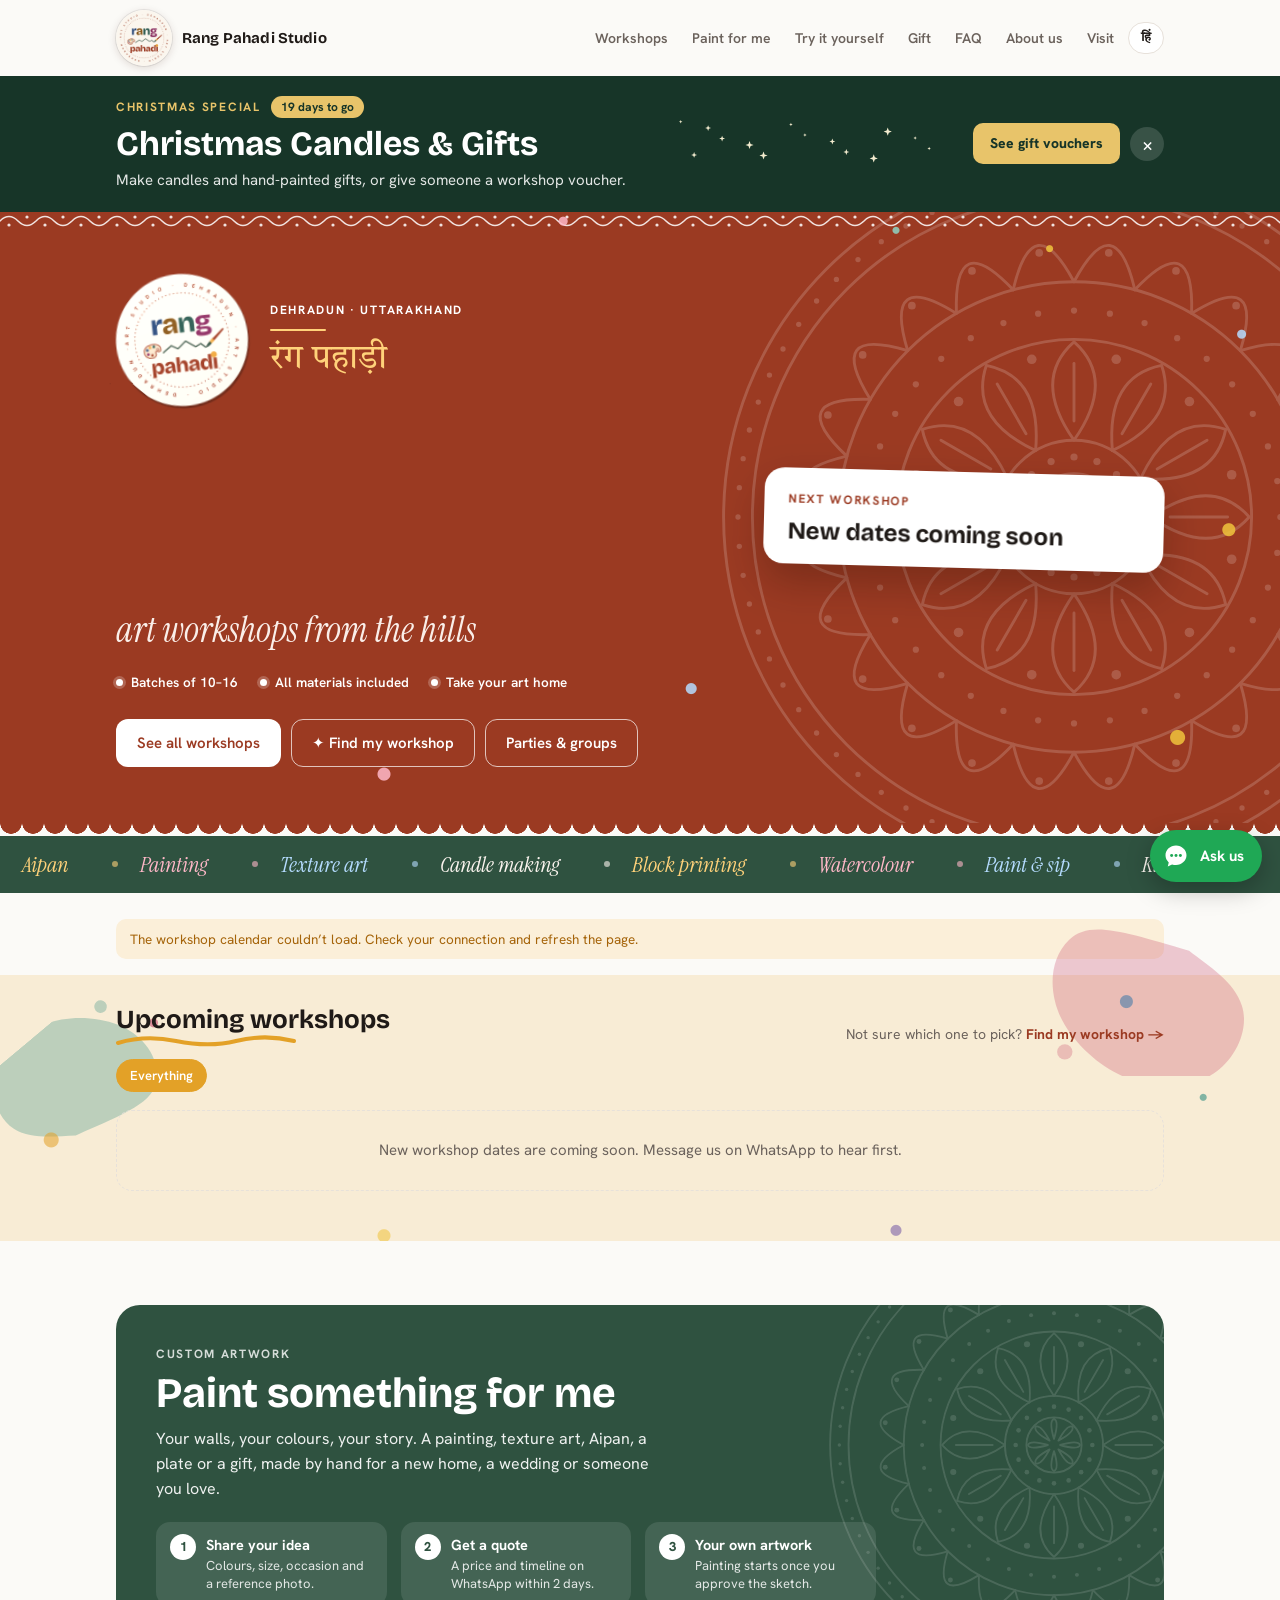
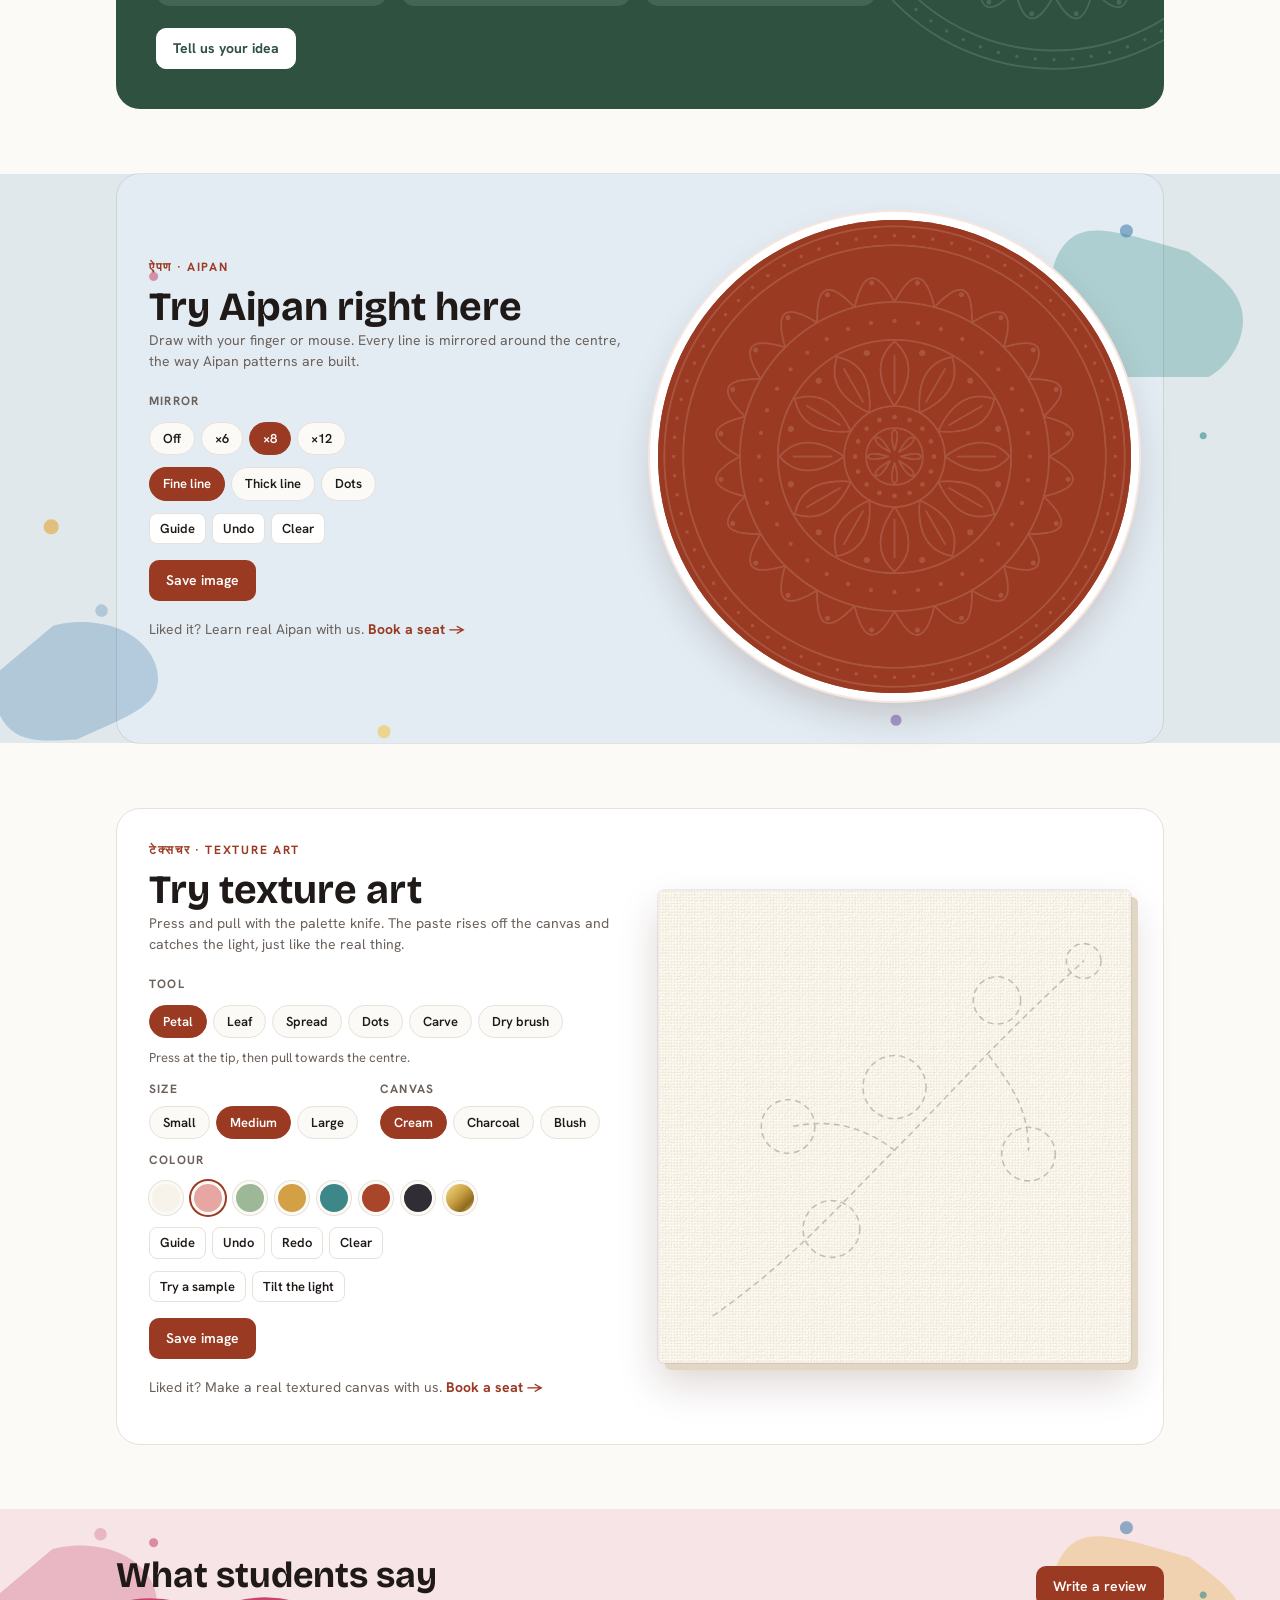
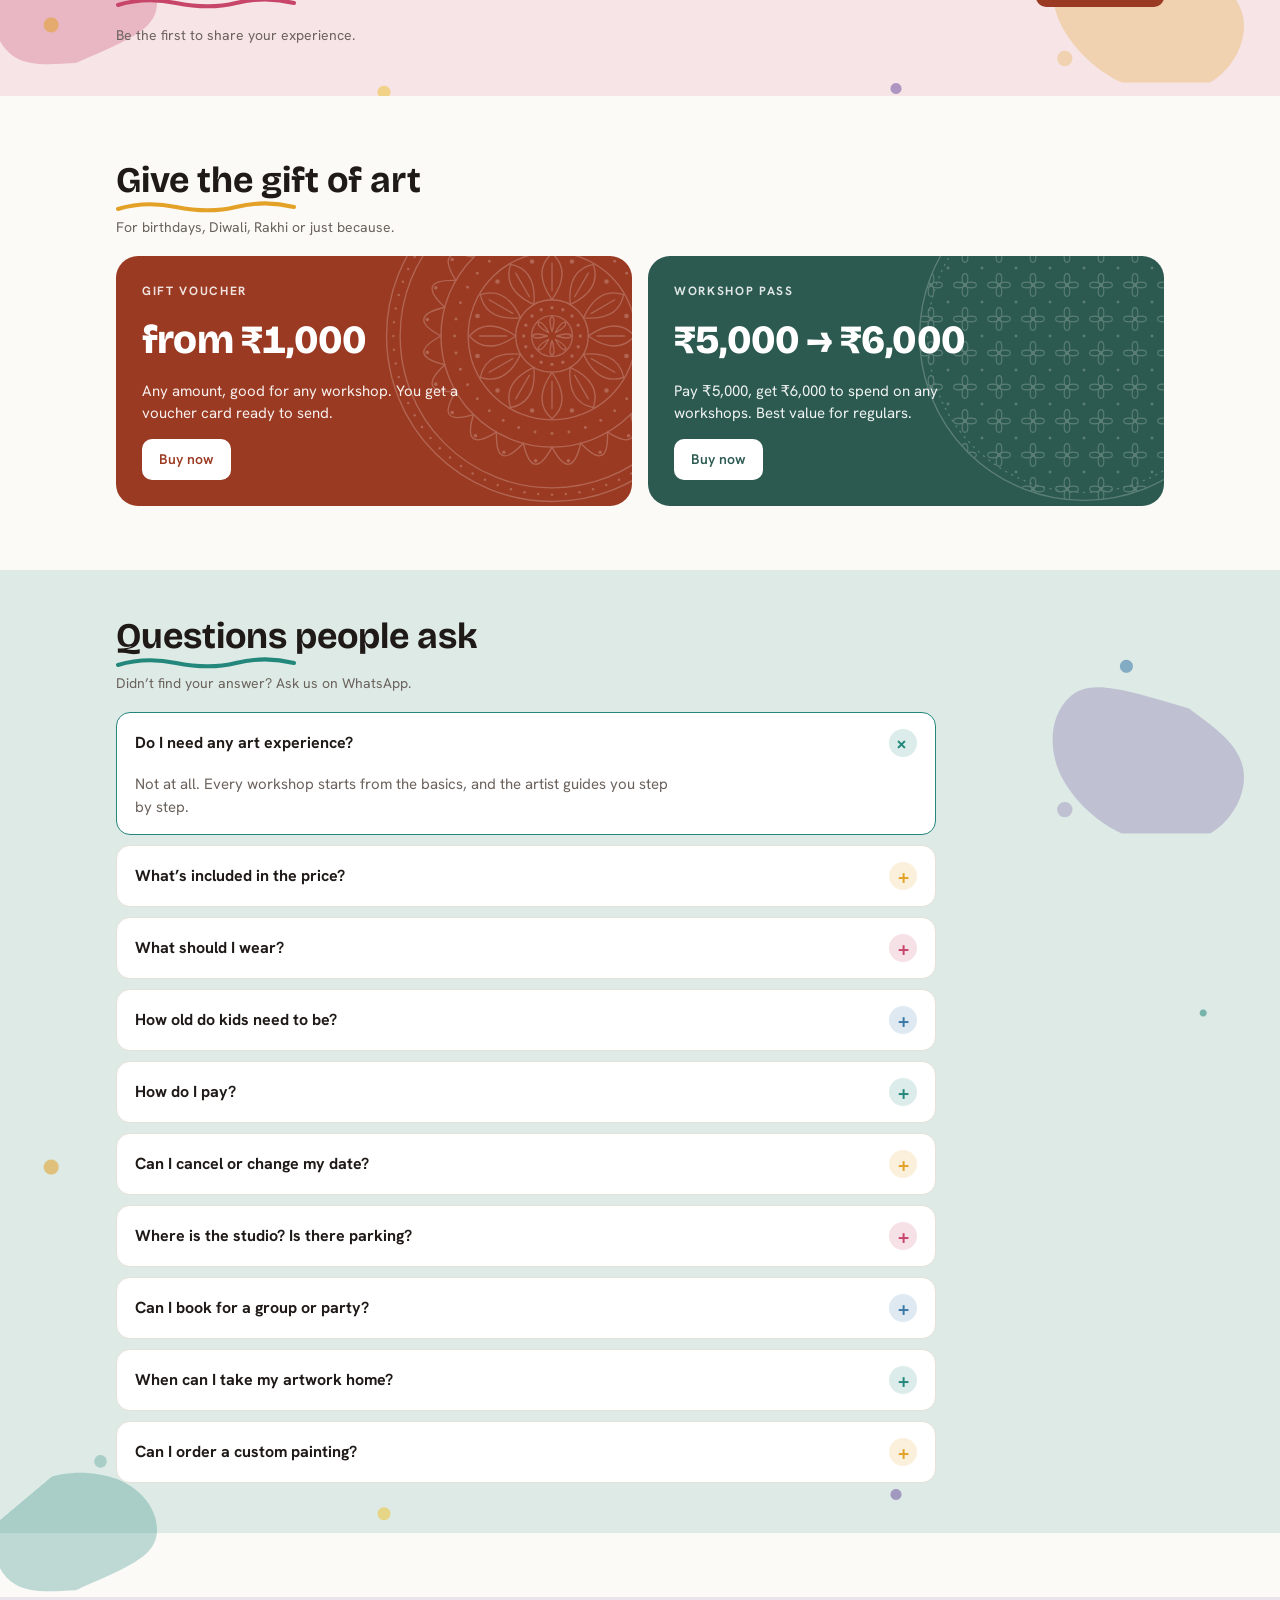
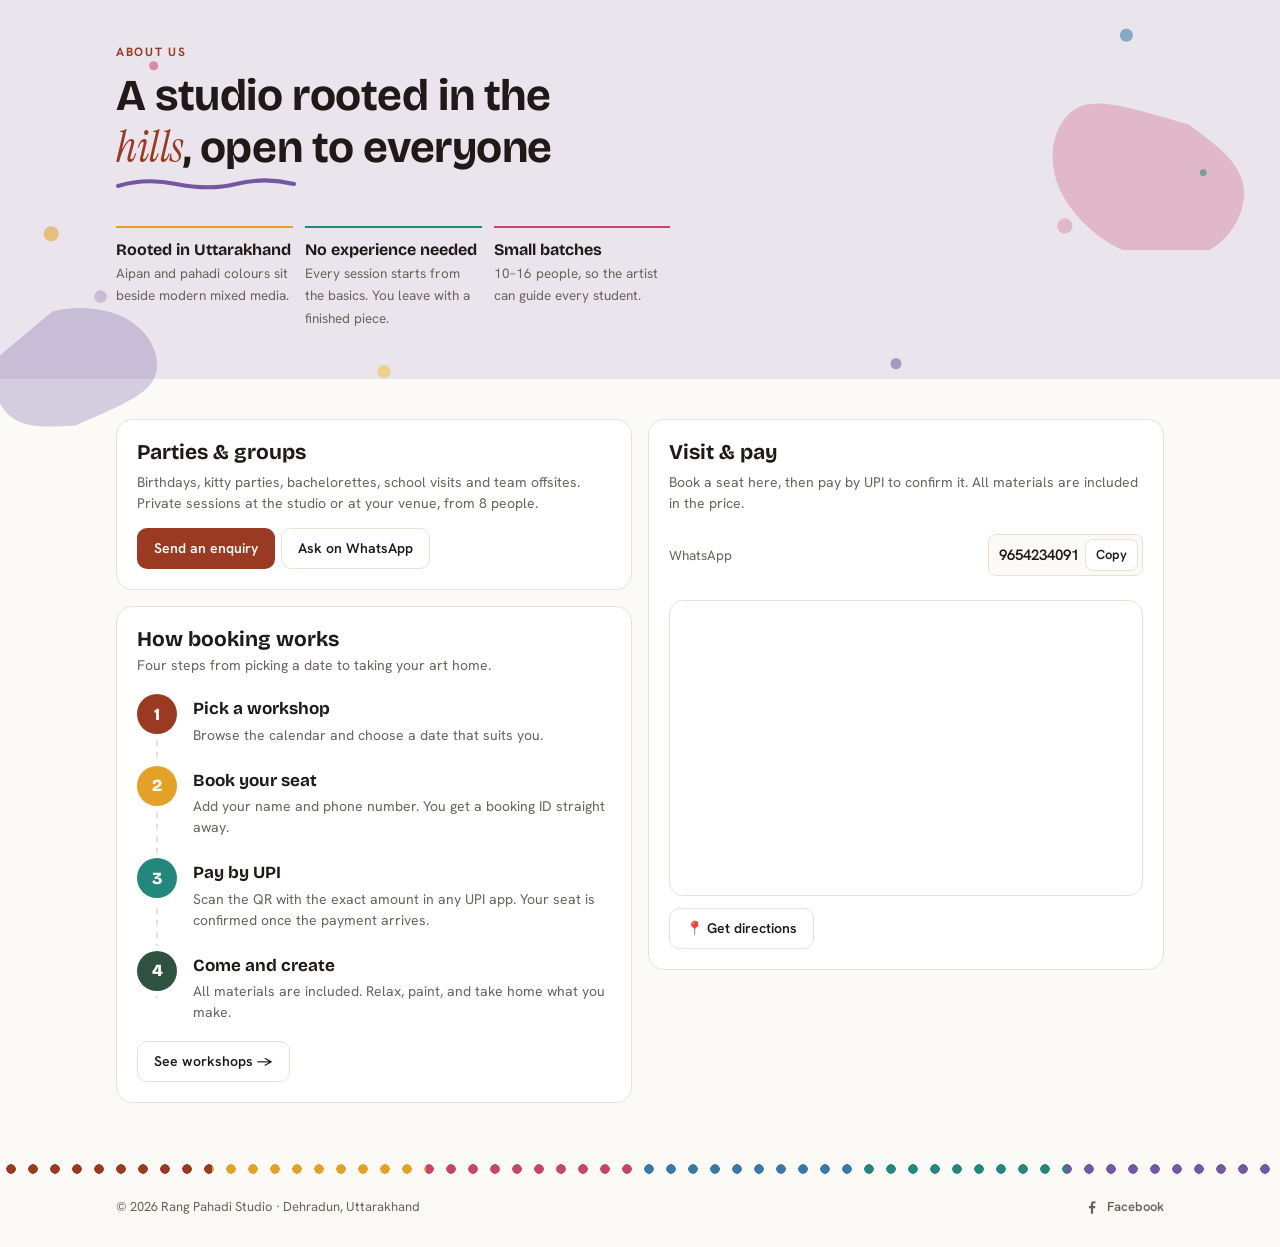
==== index.html @ ff8e7f8f "Round carousel: caption with size, price and View; gentler curve; all 16; bigger on phones - Caption" ====
<!doctype html>
<html lang="en">
<head>
<meta charset="utf-8">
<meta name="viewport" content="width=device-width, initial-scale=1, viewport-fit=cover">
<title>Rang Pahadi Studio · Art workshops in Dehradun</title>
<meta name="description" content="Hands-on art workshops in Dehradun: Aipan, painting, texture art, candle making, block printing and kids' classes. All materials included. Book a seat online.">
<meta property="og:title" content="Rang Pahadi Studio · Art workshops in Dehradun">
<meta property="og:description" content="Aipan, painting, texture art, candle making, block printing and kids' classes. Book a seat online.">
<meta name="theme-color" content="#9b3a22">
<link rel="icon" type="image/png" href="favicon-64.png">
<link rel="apple-touch-icon" href="icon-maskable-192.png">
<link rel="manifest" href="manifest.webmanifest">
<meta name="mobile-web-app-capable" content="yes">
<meta name="apple-mobile-web-app-capable" content="yes">
<meta name="apple-mobile-web-app-title" content="Rang Pahadi">
<meta name="apple-mobile-web-app-status-bar-style" content="default">
<link rel="canonical" href="https://rangpahadistudio.in/">
<meta property="og:type" content="website">
<meta property="og:url" content="https://rangpahadistudio.in/">
<meta property="og:site_name" content="Rang Pahadi Studio">
<meta property="og:locale" content="en_IN">
<meta property="og:image" content="https://rangpahadistudio.in/logo-512.png">
<meta property="og:image:width" content="512">
<meta property="og:image:height" content="512">
<meta property="og:image:alt" content="Rang Pahadi Studio logo">
<meta name="twitter:card" content="summary">
<meta name="twitter:title" content="Rang Pahadi Studio · Art workshops in Dehradun">
<meta name="twitter:description" content="Aipan, painting, texture art, candle making, block printing and kids' classes. Book a seat online.">
<meta name="twitter:image" content="https://rangpahadistudio.in/logo-512.png">
<script type="application/ld+json">{"@context":"https://schema.org","@type":"LocalBusiness","additionalType":"https://schema.org/ArtGallery","name":"Rang Pahadi Studio","alternateName":"रंग पहाड़ी","url":"https://rangpahadistudio.in/","logo":"https://rangpahadistudio.in/logo-512.png","image":"https://rangpahadistudio.in/logo-512.png","description":"Hands-on art workshops in Dehradun: Aipan, painting, texture art, candle making, block printing and kids' art classes. All materials included.","telephone":"+91-9654234091","priceRange":"₹₹","address":{"@type":"PostalAddress","streetAddress":"MDDA HIG Society, Near ISBT, Haridwar Byepass Road","addressLocality":"Dehradun","addressRegion":"Uttarakhand","postalCode":"248171","addressCountry":"IN"},"areaServed":"Dehradun","founder":{"@type":"Person","name":"Akanksha Singhal","jobTitle":"Founder & lead artist"},"sameAs":["https://www.instagram.com/rangpahadi.studio/","https://www.facebook.com/rangpahadi.studio/"],"geo":{"@type":"GeoCoordinates","latitude":30.2874931,"longitude":78.0007514},"hasMap":"https://www.google.com/maps?q=30.2874931,78.0007514","openingHoursSpecification":[{"@type":"OpeningHoursSpecification","dayOfWeek":["Tuesday","Wednesday","Thursday","Friday","Saturday","Sunday"],"opens":"10:00","closes":"19:00"}]}</script>
<link rel="preconnect" href="https://fonts.googleapis.com">
<link rel="preconnect" href="https://fonts.gstatic.com" crossorigin>
<link rel="preconnect" href="https://script.google.com" crossorigin>
<link rel="preconnect" href="https://script.googleusercontent.com" crossorigin>
<link rel="stylesheet" href="https://fonts.googleapis.com/css2?family=Bricolage+Grotesque:opsz,wght@12..96,500;12..96,700;12..96,800&family=Hanken+Grotesk:wght@400;500;600;700&family=Instrument+Serif:ital@0;1&family=Tiro+Devanagari+Hindi&display=swap">
<!-- Google Analytics -->
<script async src="https://www.googletagmanager.com/gtag/js?id=G-6FSL5QQVD8"></script>
<script>window.dataLayer=window.dataLayer||[];function gtag(){dataLayer.push(arguments);}gtag('js',new Date());gtag('config','G-6FSL5QQVD8');</script>
<link rel="stylesheet" href="style.css">
<style>html,body{margin:0}:root{padding-top:env(safe-area-inset-top,0px);padding-bottom:env(safe-area-inset-bottom,0px)}img{max-width:100%}[hidden]{display:none!important}</style>
</head>
<body>
<header class="wrap topbar">
  <a href="#" style="display:flex;align-items:center;gap:10px;color:inherit;text-decoration:none"><img src="logo-512.png" alt="Rang Pahadi logo" width="56" height="56" onerror="this.onerror=null;var i=this;setTimeout(function(){i.src='logo-512.png?r='+Date.now()},1000)" style="display:block;border-radius:50%;box-shadow:0 0 0 1px rgba(0,0,0,.08),0 2px 8px rgba(60,20,0,.15)"><span class="brandmini" id="brandmini">Rang Pahadi Studio</span></a>
  <nav class="navlinks" aria-label="Main">
    <a href="#calendar" data-i18n="nav_workshops">Workshops</a>
    <a href="#gallery" data-i18n="nav_gallery" hidden>Gallery</a>
    <a href="#commission" data-i18n="nav_paint">Paint for me</a>
    <a href="#try-aipan" data-i18n="nav_try">Try it yourself</a>
    <a href="#gift" data-i18n="nav_gift">Gift</a>
    <a href="#faq" data-i18n="nav_faq">FAQ</a>
    <a href="#about" data-i18n="nav_about">About us</a>
    <a href="#visit" data-i18n="nav_visit">Visit</a>
    <button type="button" class="lang-btn" id="langBtn" data-i18n="lang_btn" aria-label="Switch language / भाषा बदलें">हिं</button>
  </nav>
</header>
<div id="app">
<main class="wrap seo-static" style="padding:32px 16px;max-width:880px;margin:0 auto;line-height:1.6">
  <h1>Rang Pahadi Studio: art workshops in Dehradun</h1>
  <p>Rang Pahadi Studio is a hands-on art studio in Dehradun, Uttarakhand, run by artist Akanksha Singhal. Join a small-batch workshop, learn step by step and take home what you make. No experience needed, and all materials are included.</p>
  <h2>Workshops</h2>
  <ul>
    <li><strong>Aipan art</strong>: the traditional Kumaoni folk art of Uttarakhand, painted on plates, wood and canvas.</li>
    <li><strong>Painting &amp; drawing</strong>: watercolour, acrylic and paint &amp; sip sessions for beginners.</li>
    <li><strong>Texture art &amp; mixed media</strong>: palette knife, modelling paste and layered canvases.</li>
    <li><strong>Candle making</strong>: scented soy candles and decorated pillar candles.</li>
    <li><strong>Block printing &amp; handicrafts</strong>: hand-block printed totes and cushion covers.</li>
    <li><strong>Kids' Art Club</strong>: weekly drawing, colour and craft classes for ages 6–12, plus winter art camps.</li>
  </ul>
  <p>Weekend workshops start from ₹1,100 per person. The Kids' Art Club is ₹3,000 a month. Private sessions for birthdays, kitty parties, schools and corporate teams are available from 8 people.</p>
  <h2>Custom artwork and gifts</h2>
  <p>Order a custom painting, Aipan piece, hand-painted nameplate, plate or candle gift set. Gift vouchers and workshop passes are also available.</p>
  <h2>Frequently asked questions</h2>
  <p><strong>Do I need any art experience?</strong> No. Every workshop starts from the basics.</p>
  <p><strong>What is included?</strong> All materials: paints, canvas, wax, brushes and aprons.</p>
  <p><strong>How do I pay?</strong> By UPI after booking. Your seat is confirmed once the payment arrives.</p>
  <h2>Contact</h2>
  <p>Dehradun, Uttarakhand · WhatsApp <a href="https://wa.me/919654234091">96542 34091</a> · Instagram <a href="https://www.instagram.com/rangpahadi.studio/">@rangpahadi.studio</a></p>
  <noscript><p>Please turn on JavaScript to see the live workshop calendar and book a seat.</p></noscript>
</main>
</div>
<div id="modalRoot"></div>
<script src="config.js"></script>
<script src="qrcode.js"></script>
<script src="app.js"></script>
<!-- React Bits effects (sticker logo, card fade-ins, artwork carousel, tap sparkles); safe to remove.
     Loaded once the page has finished and the phone is idle, so first taps and scrolls stay smooth.
     Skipped with Data Saver on, on 2G, or on phones with 2 GB of memory or less: the effects are decoration. -->
<script>
(function(){
  var c = navigator.connection || {};
  if (c.saveData || /2g$/.test(c.effectiveType || '') || (navigator.deviceMemory && navigator.deviceMemory <= 2)) return;
  function go(){ var s = document.createElement('script'); s.src = 'enhance.js?v=7'; document.body.appendChild(s); }
  function idle(){ 'requestIdleCallback' in window ? requestIdleCallback(go, {timeout: 2500}) : setTimeout(go, 300); }
  document.readyState === 'complete' ? idle() : addEventListener('load', idle);
})();
</script>
<!-- App: install button and offline support -->
<style>#rp-install{position:fixed;left:16px;right:16px;bottom:calc(16px + env(safe-area-inset-bottom,0px));z-index:60;display:flex;align-items:center;gap:12px;max-width:440px;margin:0 auto;padding:12px 14px;border-radius:16px;background:#2f5240;color:#fff;box-shadow:0 10px 30px rgba(0,0,0,.25);font:500 14px/1.35 "Hanken Grotesk",system-ui,sans-serif}
#rp-install img{width:40px;height:40px;border-radius:10px;background:#fbf5ef}#rp-install span{flex:1}#rp-install b{display:block;font-size:15px}
#rp-install button{border:0;border-radius:99px;padding:8px 14px;font:700 13px "Hanken Grotesk",system-ui,sans-serif;cursor:pointer}#rp-install .go{background:#fff;color:#2f5240}#rp-install .no{background:transparent;color:#fff;opacity:.8;padding:8px}</style>
<script>
(function(){
  if ('serviceWorker' in navigator) window.addEventListener('load', function(){ navigator.serviceWorker.register('sw.js').catch(function(){}); });
  var standalone = matchMedia('(display-mode: standalone)').matches || navigator.standalone;
  function seen(){ try { return localStorage.getItem('rp-install-dismissed') === '1'; } catch(e){ return false; } }
  function hide(b, remember){ b.remove(); if (remember) try { localStorage.setItem('rp-install-dismissed','1'); } catch(e){} }
  function banner(text, onGo){
    if (standalone || seen() || document.getElementById('rp-install')) return;
    var b = document.createElement('div'); b.id = 'rp-install'; b.setAttribute('role','dialog'); b.setAttribute('aria-label','Install the app');
    b.innerHTML = '<img src="icon-maskable-192.png" alt=""><span><b>Get the Rang Pahadi app</b>' + text + '</span>' + (onGo ? '<button class="go" type="button">Install</button>' : '') + '<button class="no" type="button" aria-label="Not now">✕</button>';
    if (onGo) b.querySelector('.go').onclick = function(){ onGo(); hide(b, false); };
    b.querySelector('.no').onclick = function(){ hide(b, true); };
    document.body.appendChild(b);
    if (window.gtag) gtag('event','app_banner_shown');
  }
  window.addEventListener('beforeinstallprompt', function(e){
    e.preventDefault(); var ev = e;
    setTimeout(function(){ banner('Workshops and your bookings, one tap away.', function(){ ev.prompt(); ev.userChoice.then(function(c){ if (window.gtag) gtag('event','app_install_' + c.outcome); }); }); }, 8000);
  });
  window.addEventListener('appinstalled', function(){ if (window.gtag) gtag('event','app_installed'); });
  var iOS = /iphone|ipad|ipod/i.test(navigator.userAgent) && !window.MSStream;
  if (iOS && !standalone) setTimeout(function(){ banner('Tap the Share button, then “Add to Home Screen”.'); }, 12000);
})();
</script>
</body>
</html>
---- style.css ----
/* Layout: an Aipan-style geru (red ochre) band with white rice-paste dot borders opens the page; below it, a calendar of workshop cards on clean paper. Admin is a tabbed console in the same palette. */
:root{
  --paper:#fbfaf7; --surface:#ffffff; --ink:#1f1a17; --muted:#6b625c; --line:#e7e1da;
  --geru:#9b3a22; --geru-ink:#ffffff; --geru-soft:#f6e6df; --deodar:#2f5240; --deodar-soft:#e3eee7;
  --warn:#a5640a; --warn-soft:#fbefd9; --bad:#b3261e; --good:#2f6b45;
  --shadow:0 1px 2px rgba(40,20,10,.06),0 4px 16px rgba(40,20,10,.06);
  --display:"Bricolage Grotesque",ui-sans-serif,system-ui,sans-serif;
  --body:"Hanken Grotesk",ui-sans-serif,system-ui,-apple-system,"Segoe UI",sans-serif;
}
@media (prefers-color-scheme: dark){:root:not([data-theme="light"]){
  --paper:#161312; --surface:#211c1a; --ink:#f3ede8; --muted:#b2a79f; --line:#3a322e;
  --geru:#b8492d; --geru-ink:#fff8f4; --geru-soft:#3d2219; --deodar:#7fbf9b; --deodar-soft:#1f3328;
  --warn:#e3a54a; --warn-soft:#3a2a12; --bad:#f08a80; --good:#7fcf9c;
  --shadow:0 1px 2px rgba(0,0,0,.3),0 4px 16px rgba(0,0,0,.25); color-scheme:dark}}
:root[data-theme="dark"]{
  --paper:#161312; --surface:#211c1a; --ink:#f3ede8; --muted:#b2a79f; --line:#3a322e;
  --geru:#b8492d; --geru-ink:#fff8f4; --geru-soft:#3d2219; --deodar:#7fbf9b; --deodar-soft:#1f3328;
  --warn:#e3a54a; --warn-soft:#3a2a12; --bad:#f08a80; --good:#7fcf9c;
  --shadow:0 1px 2px rgba(0,0,0,.3),0 4px 16px rgba(0,0,0,.25); color-scheme:dark}
*{box-sizing:border-box}
body{background:var(--paper);color:var(--ink);font-family:var(--body);font-size:15px;line-height:1.5;font-variant-numeric:tabular-nums}
h1,h2,h3{font-family:var(--display);text-wrap:balance;margin:0;line-height:1.15}
button,input,select,textarea{font:inherit;color:inherit}
:focus-visible{outline:2px solid var(--geru);outline-offset:2px}
.wrap{max-width:1080px;margin:0 auto;padding-left:max(16px,env(safe-area-inset-left,0px));padding-right:max(16px,env(safe-area-inset-right,0px))}
.topbar{display:flex;justify-content:space-between;align-items:center;gap:12px;padding-block:10px;flex-wrap:wrap}
.brandmini{font-family:var(--display);font-weight:700;letter-spacing:.01em}
.seg{display:inline-flex;border:1px solid var(--line);border-radius:999px;padding:3px;background:var(--surface)}
.seg button{border:0;background:none;padding:6px 14px;border-radius:999px;cursor:pointer;font-weight:600;font-size:13px;color:var(--muted)}
.seg button[aria-pressed="true"]{background:var(--ink);color:var(--paper)}
.band{background:var(--band,var(--geru));color:var(--geru-ink);position:relative;overflow:hidden;transition:background-color .5s ease}
.explore{display:flex;gap:8px;flex-wrap:wrap;align-items:center;margin-top:22px;font-size:12.5px}
.explore .eyebrow{margin-right:4px}
.explore button{border:1px solid rgba(255,255,255,.45);background:transparent;color:inherit;border-radius:999px;padding:5px 12px;font-weight:600;font-size:12.5px;cursor:pointer}
.explore button:hover{border-color:#fff}
.explore button[aria-pressed="true"]{background:#fff;color:var(--band,var(--geru));border-color:#fff}
.mandala{transition:opacity .5s ease}
.band::before{content:"";display:block;height:18px;background-image:url("data:image/svg+xml,%3Csvg xmlns='http://www.w3.org/2000/svg' width='36' height='18'%3E%3Cg fill='none' stroke='%23fff' stroke-width='1.6' stroke-linecap='round'%3E%3Cpath d='M0 9 Q9 0 18 9 T36 9'/%3E%3C/g%3E%3Cg fill='%23fff'%3E%3Ccircle cx='9' cy='13' r='1.6'/%3E%3Ccircle cx='27' cy='5' r='1.6'/%3E%3C/g%3E%3C/svg%3E");background-repeat:repeat-x;opacity:.85}
.band-edge{height:14px;background:var(--band,var(--geru));transition:background-color .5s ease;-webkit-mask:radial-gradient(circle at 11px 0,#000 10.5px,transparent 11px) 0 0/22px 14px repeat-x;mask:radial-gradient(circle at 11px 0,#000 10.5px,transparent 11px) 0 0/22px 14px repeat-x}
.mandala{position:absolute;width:min(720px,80vw);aspect-ratio:1;right:max(-180px,-12vw);top:50%;transform:translateY(-50%);color:var(--geru-ink);opacity:.17;pointer-events:none}
.mandala svg{width:100%;height:100%;display:block}
@media (prefers-reduced-motion:no-preference){.mandala svg{animation:spin 180s linear infinite}}
@keyframes spin{to{transform:rotate(360deg)}}
.hero{position:relative;z-index:1;display:grid;grid-template-columns:minmax(0,1.25fr) minmax(0,.85fr);gap:48px;padding-block:44px 56px;align-items:center}
.hero-top{display:flex;align-items:center;gap:14px;flex-wrap:wrap}
.deva{font-family:"Tiro Devanagari Hindi",serif;font-size:20px;opacity:.85}
.hero-top .rule{width:36px;height:1.5px;background:currentColor;opacity:.5}
.hero h1{font-size:clamp(46px,7.6vw,96px);font-weight:800;letter-spacing:-.025em;line-height:.95;margin-top:14px}
.hero .sub{font-family:"Instrument Serif",Georgia,serif;font-style:italic;font-size:clamp(24px,3vw,36px);line-height:1.1;margin-top:8px;opacity:.95}
.hero p.lede{margin:18px 0 0;max-width:48ch;opacity:.88;font-size:16px}
.eyebrow{text-transform:uppercase;letter-spacing:.14em;font-size:12px;font-weight:700;opacity:.85}
.facts{display:flex;gap:10px 22px;flex-wrap:wrap;margin-top:22px;padding:0;list-style:none;font-size:13.5px;font-weight:600}
.facts li{display:flex;align-items:center;gap:8px}
.facts li::before{content:"";width:7px;height:7px;border-radius:50%;background:currentColor;box-shadow:0 0 0 3px rgba(255,255,255,.22)}
.hero-actions{display:flex;gap:10px;flex-wrap:wrap;margin-top:26px}
.hero-actions .btn{padding:12px 20px;font-size:15px;border-radius:12px}
.ticket{background:var(--surface);color:var(--ink);border-radius:20px;box-shadow:0 18px 40px rgba(40,10,0,.28);transform:rotate(1.5deg);max-width:400px;justify-self:end;width:100%}
.ticket-top{padding:22px 24px 18px}
.ticket-top .eyebrow{color:var(--band,var(--geru));opacity:1}
.ticket .datebox{background:color-mix(in srgb,var(--band,var(--geru)) 13%,var(--surface));color:var(--band,var(--geru))}
.ticket .btn-primary{background:var(--band,var(--geru))}
@media (prefers-color-scheme: dark){:root:not([data-theme="light"]) .ticket .datebox,:root:not([data-theme="light"]) .ticket-top .eyebrow{color:color-mix(in srgb,var(--band,var(--geru)) 45%,#fff)}}
:root[data-theme="dark"] .ticket .datebox,:root[data-theme="dark"] .ticket-top .eyebrow{color:color-mix(in srgb,var(--band,var(--geru)) 45%,#fff)}
.ticket-head{display:flex;gap:14px;align-items:center;margin-top:12px}
.ticket h3{font-size:24px;font-weight:700}
.ticket-perf{position:relative;border-top:2px dashed var(--line);margin:0 22px}
.ticket-perf::before,.ticket-perf::after{content:"";position:absolute;top:-13px;width:24px;height:24px;border-radius:50%;background:var(--band,var(--geru))}
.ticket-perf::before{left:-35px}.ticket-perf::after{right:-35px}
.ticket-bottom{padding:16px 24px 22px;display:flex;flex-direction:column;gap:12px}
.ticket-row{display:flex;justify-content:space-between;align-items:center;gap:12px}
.marquee{background:var(--deodar);color:var(--paper);overflow:hidden;white-space:nowrap;padding-block:12px;margin-top:-1px}
.marquee .track{display:inline-flex;gap:0}
.marquee span{font-family:"Instrument Serif",Georgia,serif;font-size:22px;font-style:italic;padding:0 22px;display:inline-flex;align-items:center;gap:44px}
.marquee span::after{content:"";width:6px;height:6px;border-radius:50%;background:currentColor;opacity:.6;margin-right:-22px}
@media (prefers-reduced-motion:no-preference){.marquee .track{animation:slide 50s linear infinite}}
@keyframes slide{to{transform:translateX(-50%)}}
.btn{display:inline-flex;align-items:center;justify-content:center;gap:6px;border:1px solid transparent;border-radius:10px;padding:9px 16px;font-weight:600;cursor:pointer;text-decoration:none;font-size:14px;white-space:nowrap}
.btn-primary{background:var(--geru);color:var(--geru-ink)}
.btn-primary:hover{filter:brightness(1.08)}
.btn-ghost{background:var(--surface);border-color:var(--line);color:var(--ink)}
.btn-ghost:hover{border-color:var(--muted)}
.btn-onband{background:var(--geru-ink);color:var(--band,var(--geru))}
.btn-linkband{border-color:rgba(255,255,255,.7);color:var(--geru-ink);background:transparent}
.btn-danger{background:transparent;border-color:var(--bad);color:var(--bad)}
.btn-sm{padding:5px 10px;font-size:13px;border-radius:8px}
.btn[disabled]{opacity:.5;cursor:not-allowed}
main{padding-block:26px 60px}
.section-head{display:flex;justify-content:space-between;align-items:end;gap:12px;flex-wrap:wrap;margin-bottom:14px}
.section-head h2{font-size:26px}
.chips{display:flex;gap:8px;flex-wrap:wrap;margin-bottom:18px}
.chip{border:1px solid var(--line);background:var(--surface);border-radius:999px;padding:6px 13px;font-size:13px;font-weight:600;cursor:pointer;color:var(--muted)}
.chip[aria-pressed="true"]{border-color:var(--geru);color:var(--geru);background:var(--geru-soft)}
.grid{display:grid;grid-template-columns:repeat(auto-fill,minmax(290px,1fr));gap:16px}
.card{background:var(--surface);border:1px solid var(--line);border-radius:16px;padding:18px;display:flex;flex-direction:column;gap:10px;min-width:0}
.card h3{font-size:20px;font-weight:700}
.cat{font-size:11px;text-transform:uppercase;letter-spacing:.1em;font-weight:700;color:var(--deodar)}
.when{display:flex;gap:12px;align-items:center}
.datebox{flex:none;width:54px;text-align:center;border-radius:10px;background:var(--geru-soft);color:var(--geru);padding:6px 0;line-height:1.1}
.datebox b{display:block;font-family:var(--display);font-size:22px}
.datebox span{font-size:11px;text-transform:uppercase;letter-spacing:.08em;font-weight:700}
.meta{color:var(--muted);font-size:13.5px}
.desc{color:var(--muted);font-size:14px;margin:0}
.price{font-family:var(--display);font-size:22px;font-weight:700}
.price small{font-family:var(--body);font-size:12px;color:var(--muted);font-weight:500}
.cardfoot{display:flex;justify-content:space-between;align-items:center;gap:10px;margin-top:auto;padding-top:6px;flex-wrap:wrap}
.meter{height:6px;border-radius:99px;background:var(--line);overflow:hidden}
.meter i{display:block;height:100%;background:var(--deodar);border-radius:99px}
.meter.hot i{background:var(--warn)}
.seats{font-size:12.5px;font-weight:600;color:var(--deodar)}
.seats.hot{color:var(--warn)}
.seats.full{color:var(--bad)}
.pill{display:inline-block;font-size:11.5px;font-weight:700;padding:2px 9px;border-radius:99px;background:var(--line);color:var(--muted)}
.pill.good{background:var(--deodar-soft);color:var(--deodar)}
.pill.warn{background:var(--warn-soft);color:var(--warn)}
.pill.bad{background:var(--geru-soft);color:var(--bad)}
.empty{border:1.5px dashed var(--line);border-radius:16px;padding:28px;text-align:center;color:var(--muted)}
.notice{background:var(--warn-soft);color:var(--warn);border-radius:10px;padding:10px 14px;font-size:13.5px;margin-bottom:16px}
.info{background:var(--deodar-soft);color:var(--deodar);border-radius:10px;padding:10px 14px;font-size:13.5px}
.split{display:grid;grid-template-columns:minmax(0,1fr) minmax(0,1fr);gap:16px;margin-top:40px}
.panel{background:var(--surface);border:1px solid var(--line);border-radius:16px;padding:20px;min-width:0}
.panel h2{font-size:21px;margin-bottom:8px}
.list{display:flex;flex-direction:column;gap:8px;margin:0;padding:0;list-style:none}
.row{display:flex;justify-content:space-between;align-items:center;gap:10px;padding:10px 0;border-top:1px solid var(--line);flex-wrap:wrap}
.row:first-child{border-top:0}
.copy{display:inline-flex;gap:6px;align-items:center;background:var(--paper);border:1px solid var(--line);border-radius:8px;padding:4px 4px 4px 10px;font-weight:600}
/* admin */
.tabs{display:flex;gap:4px;border-bottom:1px solid var(--line);margin-bottom:20px;overflow-x:auto}
.tabs button{border:0;background:none;padding:10px 14px;font-weight:600;color:var(--muted);cursor:pointer;border-bottom:2px solid transparent;white-space:nowrap}
.tabs button[aria-selected="true"]{color:var(--ink);border-bottom-color:var(--geru)}
.kpis{display:grid;grid-template-columns:repeat(4,minmax(0,1fr));gap:12px;margin-bottom:20px}
.kpi{background:var(--surface);border:1px solid var(--line);border-radius:14px;padding:14px 16px}
.kpi b{display:block;font-family:var(--display);font-size:26px}
.kpi span{font-size:12.5px;color:var(--muted)}
.tablewrap{overflow-x:auto;background:var(--surface);border:1px solid var(--line);border-radius:14px}
table{width:100%;border-collapse:collapse;font-size:14px}
th,td{text-align:left;padding:10px 12px;border-bottom:1px solid var(--line);vertical-align:middle}
th{font-size:11.5px;text-transform:uppercase;letter-spacing:.08em;color:var(--muted);font-weight:700;background:var(--paper)}
tr:last-child td{border-bottom:0}
td.num,th.num{text-align:right}
.actions{display:flex;gap:6px;flex-wrap:wrap;justify-content:flex-end}
.fillcell{min-width:120px}
.toggle{border:1px solid var(--line);border-radius:99px;padding:3px 10px;font-size:12px;font-weight:700;cursor:pointer;background:var(--surface);color:var(--muted)}
.toggle.on{background:var(--deodar-soft);color:var(--deodar);border-color:transparent}
/* modal */
.overlay{position:fixed;inset:0;background:rgba(20,12,8,.5);display:flex;align-items:flex-start;justify-content:center;padding:max(24px,env(safe-area-inset-top,0px)) max(16px,env(safe-area-inset-right,0px)) 24px max(16px,env(safe-area-inset-left,0px));overflow-y:auto;z-index:50}
.modal{background:var(--surface);color:var(--ink);border-radius:18px;width:100%;max-width:520px;padding:22px;box-shadow:var(--shadow);border:1px solid var(--line)}
.modal h2{font-size:22px;margin-bottom:4px}
.form{display:grid;grid-template-columns:1fr 1fr;gap:12px;margin-top:16px}
.form .full{grid-column:1/-1}
label{display:flex;flex-direction:column;gap:5px;font-size:12.5px;font-weight:700;color:var(--muted);min-width:0}
input,select,textarea{border:1px solid var(--line);background:var(--paper);border-radius:9px;padding:9px 11px;font-size:14.5px;font-weight:400;width:100%;min-width:0}
textarea{resize:vertical;min-height:70px}
.modal-foot{display:flex;justify-content:flex-end;gap:8px;margin-top:18px;flex-wrap:wrap}
.total{display:flex;justify-content:space-between;align-items:center;background:var(--paper);border-radius:10px;padding:10px 14px;margin-top:14px;font-weight:600}
.err{color:var(--bad);font-size:13px;margin-top:10px}
.toast{position:fixed;left:50%;transform:translateX(-50%);bottom:calc(20px + env(safe-area-inset-bottom,0px));background:var(--ink);color:var(--paper);padding:10px 16px;border-radius:10px;font-weight:600;z-index:60;font-size:14px}
.about{margin-top:56px;display:grid;grid-template-columns:minmax(0,1.1fr) minmax(0,.9fr);gap:40px;align-items:start}
.about .eyebrow{color:var(--geru);opacity:1}
.about h2{font-size:clamp(30px,4vw,44px);margin-top:10px;letter-spacing:-.01em}
.about h2 em{font-family:"Instrument Serif",Georgia,serif;font-weight:400;font-style:italic;color:var(--geru)}
.story{margin-top:16px;display:flex;flex-direction:column;gap:12px;max-width:62ch;font-size:16px;color:var(--ink)}
.story p{margin:0}
.pillars{list-style:none;margin:22px 0 0;padding:0;display:grid;grid-template-columns:repeat(3,minmax(0,1fr));gap:12px}
.pillars li{border-top:2px solid var(--geru);padding-top:10px}
.pillars b{display:block;font-family:var(--display);font-size:16px}
.pillars span{font-size:13.5px;color:var(--muted)}
.artist{background:var(--surface);border:1px solid var(--line);border-radius:20px;padding:24px;position:relative;overflow:hidden}
.artist::before{content:"";position:absolute;inset:0 0 auto;height:8px;background:var(--geru)}
.artist-head{display:flex;gap:16px;align-items:center;margin-top:6px}
.avatar{flex:none;width:72px;height:72px;border-radius:50%;background:var(--geru);color:var(--geru-ink);display:grid;place-items:center;font-family:var(--display);font-size:28px;font-weight:700;box-shadow:0 0 0 4px var(--surface),0 0 0 6px var(--geru-soft)}
.artist h3{font-size:22px}
.artist .role{font-size:13px;color:var(--muted);font-weight:600}
.artist p{margin:14px 0 0;color:var(--muted);font-size:14.5px}
.artist .quote{font-family:"Instrument Serif",Georgia,serif;font-style:italic;font-size:22px;line-height:1.25;color:var(--ink);margin-top:16px;padding-top:16px;border-top:1px dashed var(--line)}
@media (max-width:760px){.about{grid-template-columns:1fr;gap:24px}.pillars{grid-template-columns:1fr}}
footer{border-top:1px solid var(--line);padding-block:20px 30px;color:var(--muted);font-size:13px}
@media (max-width:760px){
  .hero{grid-template-columns:1fr;gap:32px;padding-block:32px 44px}
  .ticket{justify-self:stretch;max-width:none;transform:none}
  .mandala{width:520px;right:-220px;top:28%}
  .split{grid-template-columns:1fr}
  .kpis{grid-template-columns:repeat(2,minmax(0,1fr))}
  .form{grid-template-columns:1fr}
}
@media (prefers-reduced-motion:no-preference){.card{transition:border-color .15s}.card:hover{border-color:var(--muted)}}
/* ---- standalone site additions ---- */
html{scroll-behavior:smooth}
.navlinks{display:flex;gap:4px;flex-wrap:wrap}
.navlinks a{color:var(--muted);text-decoration:none;font-weight:600;font-size:14px;padding:6px 10px;border-radius:8px}
.navlinks a:hover{color:var(--ink);background:var(--surface)}
.confirm-id{font-family:var(--display);font-size:28px;font-weight:800;letter-spacing:.04em;color:var(--geru)}
.hp{position:absolute;left:-9999px;width:1px;height:1px;overflow:hidden}
.demo{background:var(--warn-soft);color:var(--warn);font-size:13px;text-align:center;padding:8px 16px}
.updated{font-size:12px;color:var(--muted)}
footer .wrap{display:flex;justify-content:space-between;gap:12px;flex-wrap:wrap}
.hero-logo{display:block;width:132px;height:132px;border-radius:50%;margin-bottom:22px;transform:rotate(-6deg);box-shadow:0 12px 28px rgba(30,8,0,.3)}
@media (max-width:760px){.hero-logo{width:104px;height:104px;margin-bottom:16px}}
/* ================= v2 features ================= */
.navlinks{align-items:center}
.lang-btn{border:1px solid var(--line);background:var(--surface);color:var(--ink);border-radius:999px;padding:5px 12px;font-weight:700;font-size:13px;cursor:pointer;font-family:"Tiro Devanagari Hindi",var(--body)}
.lang-btn:hover{border-color:var(--muted)}
.quiz-link{background:none;border:0;color:var(--muted);font:inherit;font-size:14px;cursor:pointer;padding:0;text-align:left}
.quiz-link b{color:var(--geru)}
.quiz-link:hover b{text-decoration:underline}
/* cards with photo / themed band */
.card{padding:0;gap:0;overflow:hidden}
.card-body{padding:18px;display:flex;flex-direction:column;gap:10px;flex:1}
.card-photo{position:relative;aspect-ratio:4/3;background:var(--line);overflow:hidden}
.card-photo img{width:100%;height:100%;object-fit:cover;display:block}
.card-photo-label{position:absolute;left:12px;bottom:12px;background:rgba(20,10,5,.62);color:#fff;font-size:11px;font-weight:700;letter-spacing:.1em;text-transform:uppercase;padding:5px 10px;border-radius:99px}
.card-band{position:relative;height:74px;overflow:hidden;color:#fff;display:flex;align-items:center;padding:0 18px}
.card-band-motif{position:absolute;width:260px;height:260px;right:-60px;top:-93px;opacity:.28;color:#fff}
.card-band-motif svg,.gift-motif svg{width:100%;height:100%;display:block}
.card-band .deva{position:relative;font-size:22px;opacity:.95}
/* generic blocks */
.block{margin-top:64px}
.block-head{display:flex;justify-content:space-between;align-items:flex-end;gap:14px;flex-wrap:wrap;margin-bottom:18px}
.block-head h2{font-size:clamp(26px,3.4vw,36px)}
.block-head .desc{margin-top:6px}
/* gallery */
.gallery{display:grid;grid-template-columns:repeat(auto-fill,minmax(150px,1fr));gap:12px}
.g-item{position:relative;border:0;padding:0;border-radius:14px;overflow:hidden;aspect-ratio:1;cursor:zoom-in;background:var(--line)}
.g-item img{width:100%;height:100%;object-fit:cover;display:block;transition:transform .4s}
.g-item:hover img{transform:scale(1.04)}
.g-item span{position:absolute;left:0;right:0;bottom:0;padding:22px 12px 10px;color:#fff;font-size:13px;font-weight:600;text-align:left;background:linear-gradient(transparent,rgba(0,0,0,.6))}
.overlay.wide .modal,.overlay.wide .lightbox{max-width:880px}
.lightbox{width:100%;background:var(--surface);border-radius:18px;overflow:hidden}
.lightbox img{display:block;width:100%;max-height:75vh;object-fit:contain;background:#111}
.lb-bar{display:flex;align-items:center;justify-content:space-between;gap:10px;padding:12px 14px;flex-wrap:wrap}
/* try aipan */
.aipan{display:grid;grid-template-columns:minmax(0,1fr) minmax(0,1fr);gap:36px;align-items:center;background:var(--surface);border:1px solid var(--line);border-radius:24px;padding:32px}
.aipan h2{font-size:clamp(28px,3.6vw,40px);margin-top:8px}
.ap-tools{display:flex;flex-direction:column;gap:12px;margin-top:20px}
.ap-label{font-size:12px;font-weight:700;letter-spacing:.1em;text-transform:uppercase;color:var(--muted)}
.ap-seg{display:inline-flex;flex-wrap:wrap;gap:6px}
.ap-seg button{border:1px solid var(--line);background:var(--paper);color:var(--ink);border-radius:999px;padding:6px 13px;font-weight:600;font-size:13px;cursor:pointer}
.ap-seg button[aria-pressed="true"]{background:var(--geru);border-color:var(--geru);color:#fff}
.ap-stage{display:flex;justify-content:center}
.ap-canvas{width:100%;max-width:520px;aspect-ratio:1;border-radius:50%;touch-action:none;cursor:crosshair;box-shadow:0 0 0 8px var(--surface),0 0 0 10px var(--geru-soft),0 18px 40px rgba(60,20,0,.22);background:#9b3a22}
.ap-cta{margin-top:18px;font-size:14px;color:var(--muted)}
/* reviews */
.reviews{display:grid;grid-template-columns:repeat(auto-fill,minmax(260px,1fr));gap:14px}
.review{margin:0;background:var(--surface);border:1px solid var(--line);border-radius:16px;padding:18px;display:flex;flex-direction:column;gap:10px}
.stars{color:#d89a2b;letter-spacing:2px;font-size:16px}
.review blockquote{margin:0;font-family:"Instrument Serif",Georgia,serif;font-style:italic;font-size:20px;line-height:1.35}
.review figcaption{font-size:13px;color:var(--muted)}
.star-pick{display:flex;gap:6px}
.star-pick button{border:0;background:none;font-size:34px;line-height:1;cursor:pointer;color:var(--line);padding:0}
.star-pick button.on{color:#d89a2b}
/* gifts */
.gift-grid{display:grid;grid-template-columns:repeat(2,minmax(0,1fr));gap:16px}
.gift-card{position:relative;overflow:hidden;border-radius:22px;padding:26px;color:#fff;display:flex;flex-direction:column;gap:10px;align-items:flex-start;min-height:250px}
.voucher-card{background:#9b3a22}.pass-card{background:#2c5a50}
.gift-card .btn-onband{color:inherit}
.voucher-card .btn-onband{color:#9b3a22}.pass-card .btn-onband{color:#2c5a50}
.gift-motif{position:absolute;width:340px;height:340px;right:-90px;top:-90px;opacity:.22;color:#fff;pointer-events:none}
.gift-price{font-family:var(--display);font-weight:800;font-size:40px;letter-spacing:-.02em;position:relative}
.gift-card p{margin:0;max-width:40ch;opacity:.92;position:relative}
.gift-card .eyebrow{position:relative}
.gift-card .btn{margin-top:auto;position:relative}
/* about avatar */
.avatar-img{flex:none;width:76px;height:76px;border-radius:50%;box-shadow:0 0 0 4px var(--surface),0 0 0 6px var(--geru-soft)}
/* booking summary / codes */
.inline{display:flex;gap:8px}
.inline input{flex:1}
.summary{background:var(--paper);border-radius:12px;padding:10px 14px;margin-top:14px;display:flex;flex-direction:column;gap:4px}
.sumrow{display:flex;justify-content:space-between;font-size:14px}
.total-row{font-weight:700;font-size:15px;border-top:1px solid var(--line);padding-top:6px;margin-top:2px}
/* pay with UPI */
.pay{display:flex;gap:18px;align-items:center;background:var(--paper);border:1px solid var(--line);border-radius:14px;padding:14px;margin-top:12px;flex-wrap:wrap}
.qr-box{background:#fff;border-radius:10px;padding:6px;flex:none}
.qr-box svg{width:100%;height:100%;display:block}
.pay-text{flex:1;min-width:180px}
.pay-amt{font-family:var(--display);font-weight:800;font-size:32px}
.wa-link{display:inline-block;margin-top:10px;font-weight:600;font-size:14px;color:var(--deodar)}
/* quiz */
.quiz-opts{display:flex;flex-direction:column;gap:8px}
.quiz-opt{text-align:left;border:1px solid var(--line);background:var(--paper);border-radius:12px;padding:14px 16px;font-weight:600;font-size:15px;cursor:pointer;color:var(--ink)}
.quiz-opt:hover{border-color:var(--geru);background:var(--geru-soft)}
.quiz-result{position:relative;overflow:hidden;background:var(--band);color:#fff;border-radius:16px;padding:22px}
.quiz-result h2{font-size:30px;margin-top:6px;position:relative}
.quiz-result .sub{font-family:"Instrument Serif",Georgia,serif;font-style:italic;font-size:22px;position:relative}
.quiz-result .eyebrow{position:relative}
.quiz-pick{display:flex;gap:12px;align-items:center;margin-top:14px;border:1px solid var(--line);border-radius:14px;padding:12px;flex-wrap:wrap}
/* map */
.map{margin-top:14px;border-radius:14px;overflow:hidden;border:1px solid var(--line);aspect-ratio:16/10}
.map iframe{width:100%;height:100%;border:0;display:block}
.voucher-canvas{width:100%;height:auto;border-radius:14px;margin-top:14px;display:block}
@media (max-width:760px){
  .aipan{grid-template-columns:1fr;padding:20px;gap:20px}
  .ap-stage{order:-1}
  .gift-grid{grid-template-columns:1fr}
  .block{margin-top:48px}
}
.split{align-items:start}
/* ================= v3: WhatsApp button, FAQ, festivals ================= */
.wa-float{position:fixed;z-index:40;right:max(18px,calc(env(safe-area-inset-right,0px) + 18px));bottom:calc(18px + env(safe-area-inset-bottom,0px));display:flex;align-items:center;gap:8px;background:#1fa855;color:#fff;text-decoration:none;border-radius:999px;padding:10px;box-shadow:0 8px 24px rgba(0,0,0,.25);font-weight:700;font-size:15px}
.wa-float:hover{background:#178d47}
.wa-icon{display:grid;place-items:center;width:32px;height:32px}
.wa-label{padding-right:8px}
@media (max-width:600px){.wa-label{display:none}.wa-float{padding:12px;transition:translate .3s ease,visibility 0s}.wa-float.wa-away{translate:0 140px;visibility:hidden;transition:translate .3s ease,visibility 0s .3s}}
@media (prefers-reduced-motion:no-preference){.wa-float{animation:waIn .6s ease-out .8s both}@keyframes waIn{from{transform:translateY(30px) scale(.8);opacity:0}to{transform:none;opacity:1}}}
/* FAQ */
.faq-list{display:flex;flex-direction:column;gap:10px;max-width:820px}
.faq-item{background:var(--surface);border:1px solid var(--line);border-radius:14px;padding:0 18px}
.faq-item summary{list-style:none;cursor:pointer;display:flex;justify-content:space-between;align-items:center;gap:14px;padding:16px 0;font-weight:700;font-size:16px}
.faq-item summary::-webkit-details-marker{display:none}
.faq-plus{flex:none;width:28px;height:28px;border-radius:50%;background:var(--geru-soft);color:var(--geru);display:grid;place-items:center;font-size:20px;line-height:1;transition:transform .2s}
.faq-item[open] .faq-plus{transform:rotate(45deg)}
.faq-item p{margin:0 0 16px;color:var(--muted);max-width:68ch}
/* festival banner */
.festival{position:relative;overflow:hidden;background:var(--fbg);color:#fff}
.fest-deco{flex:0 1 280px;min-width:0;opacity:.95;pointer-events:none}
.fest-deco svg{width:100%;height:auto}
.fest-inner{position:relative;display:flex;justify-content:space-between;align-items:center;gap:24px;padding-block:20px;flex-wrap:wrap}
.fest-text{flex:1 1 440px;max-width:600px;min-width:0}
.fest-eyebrow{display:flex;align-items:center;gap:10px;flex-wrap:wrap;font-weight:700;letter-spacing:.14em;text-transform:uppercase;font-size:12px;color:var(--facc)}
.fest-when{letter-spacing:0;text-transform:none;background:var(--facc);color:var(--fbg);border-radius:99px;padding:2px 10px;font-size:12px}
.festival h2{font-size:clamp(24px,3.2vw,34px);margin-top:6px;color:#fff}
.festival p{margin:6px 0 0;opacity:.88}
.fest-actions{flex:none;display:flex;align-items:center;gap:10px;position:relative;z-index:1}
.fest-cta{background:var(--facc);color:var(--fbg);font-weight:800}
.fest-cta:hover{filter:brightness(1.08)}
.fest-close{border:0;background:rgba(255,255,255,.14);color:#fff;width:34px;height:34px;border-radius:50%;font-size:20px;cursor:pointer}
@media (max-width:760px){.fest-deco{flex-basis:100%;max-width:100%;order:3}.fest-inner{gap:14px}}
@media (prefers-reduced-motion:no-preference){
  .diya .flame{transform-origin:30px 42px;animation:flicker 1.6s ease-in-out infinite;animation-delay:var(--d)}
  .diya .glow{animation:glow 2.4s ease-in-out infinite;animation-delay:var(--d)}
  .twinkle{animation:twinkle 2.2s ease-in-out infinite;animation-delay:var(--d)}
  .puff{animation:puff 3s ease-in-out infinite;animation-delay:var(--d);transform-box:fill-box;transform-origin:center}
  @keyframes flicker{0%,100%{transform:scale(1,1) rotate(-2deg)}30%{transform:scale(.92,1.08) rotate(2deg)}60%{transform:scale(1.05,.95) rotate(-1deg)}}
  @keyframes glow{0%,100%{opacity:.7}50%{opacity:1}}
  @keyframes twinkle{0%,100%{opacity:.3}50%{opacity:1}}
  @keyframes puff{0%,100%{transform:scale(1)}50%{transform:scale(1.18)}}
}
/* ================= v4: artwork gallery & Instagram ================= */
.art-grid{columns:3 260px;column-gap:14px}
.art-item{display:block;width:100%;break-inside:avoid;margin:0 0 14px;padding:0;border:0;border-radius:16px;overflow:hidden;position:relative;cursor:zoom-in;background:var(--line);text-align:left}
.art-item img{display:block;width:100%;height:auto;transition:transform .5s}
.art-item:hover img{transform:scale(1.03)}
.art-cap{position:absolute;left:0;right:0;bottom:0;display:flex;justify-content:space-between;align-items:flex-end;gap:10px;padding:34px 14px 12px;color:#fff;background:linear-gradient(transparent,rgba(0,0,0,.65))}
.art-cap b{display:block;font-size:15px}
.art-cap small{display:block;font-size:12px;opacity:.85;margin-top:2px}
.art-price{flex:none;background:#fffaf2;color:var(--geru);font-weight:800;font-size:13px;border-radius:99px;padding:3px 10px}
.lb-cap{display:flex;align-items:center;gap:10px;flex-wrap:wrap}
.lb-cap .art-price{background:var(--geru-soft)}
.ig-btn{gap:8px}
.social-btns{display:flex;flex-wrap:wrap;gap:10px;margin-top:16px}
.ig-icon{display:inline-grid;place-items:center}
.ig-strip{display:flex;align-items:center;gap:12px;padding:16px 18px;border-radius:16px;text-decoration:none;color:#fff;font-weight:600;background:linear-gradient(100deg,#8a2d60,#b8492d 55%,#d89a2b)}
.ig-strip span{flex:1}
.ig-strip:hover{filter:brightness(1.06)}
.footer-ig{color:inherit;text-decoration:none;display:inline-flex;align-items:center;gap:6px;font-weight:600}
.footer-ig:hover{color:var(--geru)}

/* round artwork carousel: caption for the piece in front, bigger wheel on phones */
.rb-cap{display:flex;align-items:center;justify-content:center;flex-wrap:wrap;gap:10px 14px;margin:-6px auto 6px;min-height:52px;padding:8px 10px 8px 18px;max-width:640px;background:var(--surface);border:1px solid var(--line);border-radius:999px;box-shadow:0 8px 22px -14px rgba(60,20,0,.35);width:fit-content}
.rb-cap-text{display:flex;flex-direction:column;line-height:1.25;text-align:left}
.rb-cap-text b{font-family:var(--display);font-size:16px;color:var(--ink)}
.rb-cap-text small{font-size:12.5px;color:var(--muted)}
.rb-cap-price{background:var(--geru-soft);color:var(--geru);font-weight:800;font-size:13.5px;border-radius:99px;padding:5px 12px;white-space:nowrap}
.rb-cap-price.sold{background:var(--ink);color:var(--paper)}
.rb-cap-view{border:0;background:var(--geru);color:#fff;font:inherit;font-weight:700;font-size:13.5px;border-radius:99px;padding:8px 14px;cursor:pointer;white-space:nowrap}
.rb-cap-view:hover{filter:brightness(1.08)}
@media (max-width:760px){#artwork .rb-showcase{height:410px}.rb-cap{border-radius:18px;padding:10px 12px;margin-top:-10px}.rb-cap-text{text-align:center;align-items:center;width:100%}}
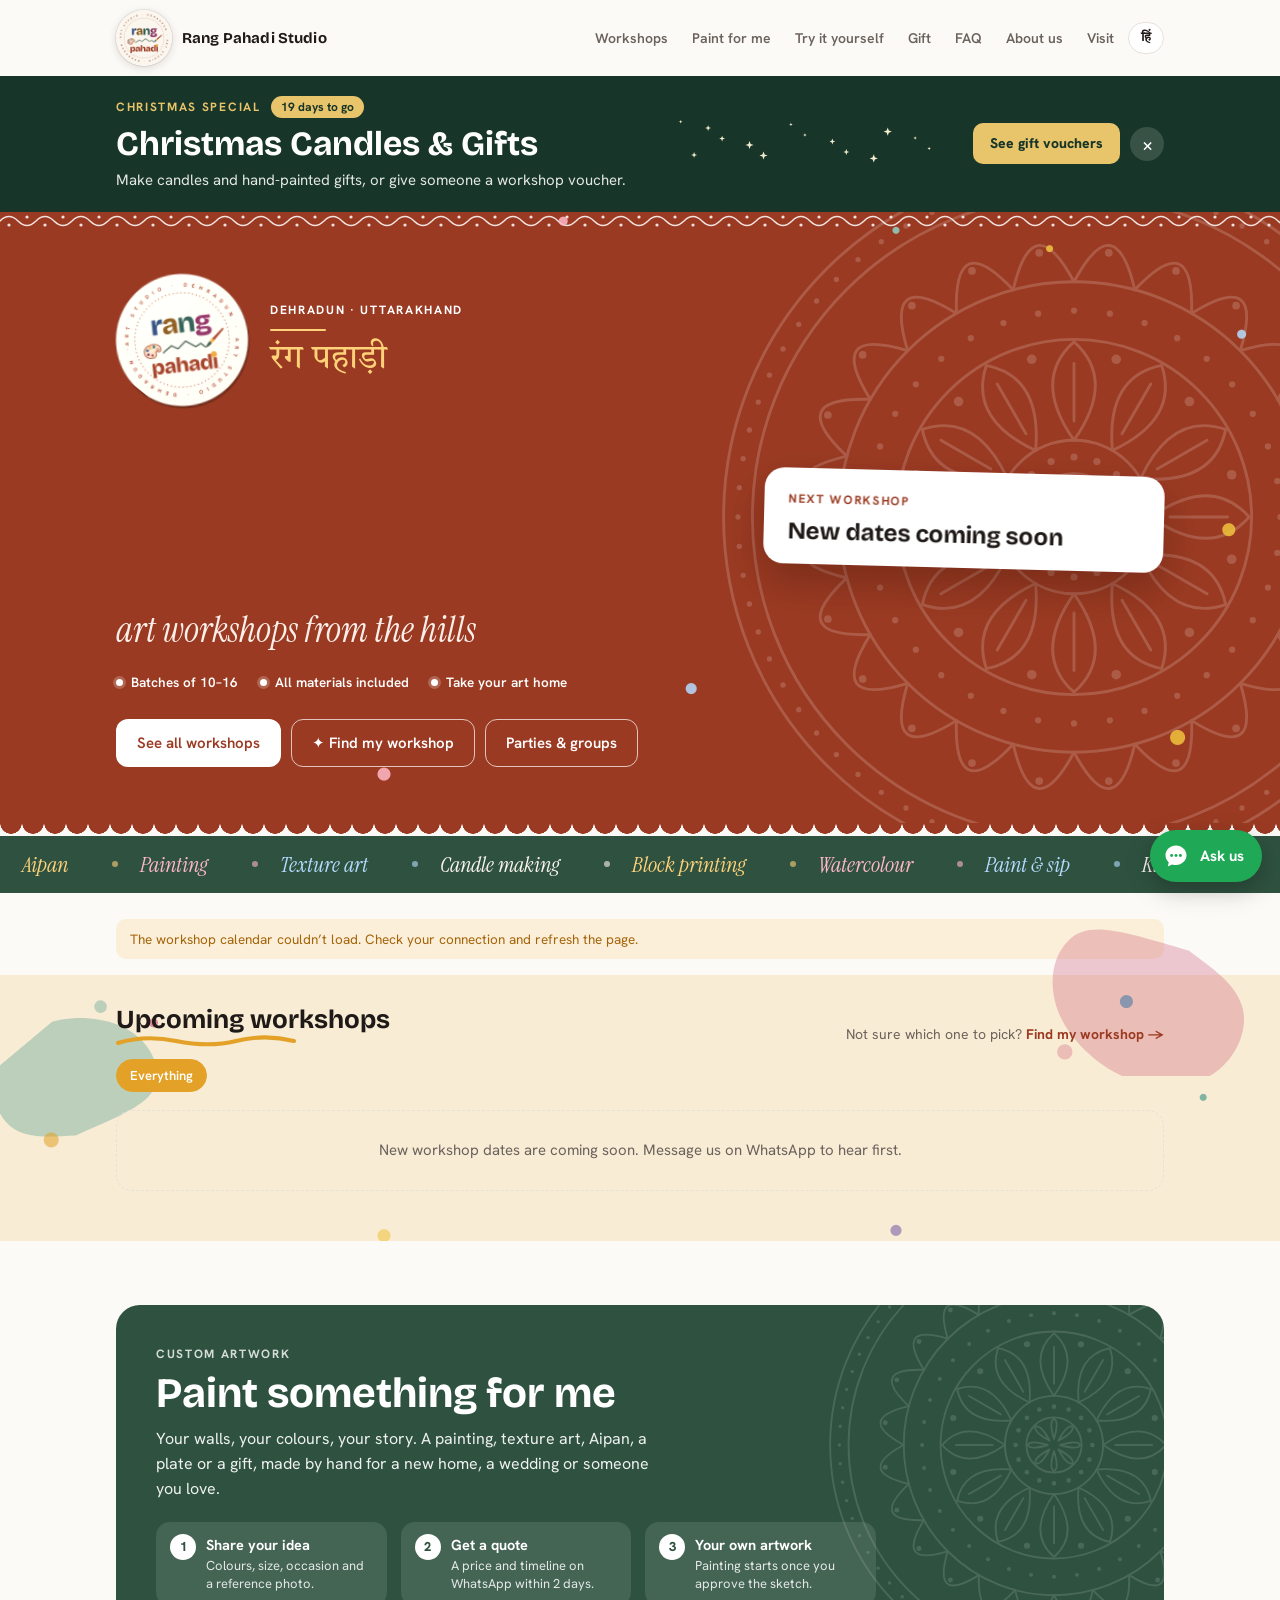
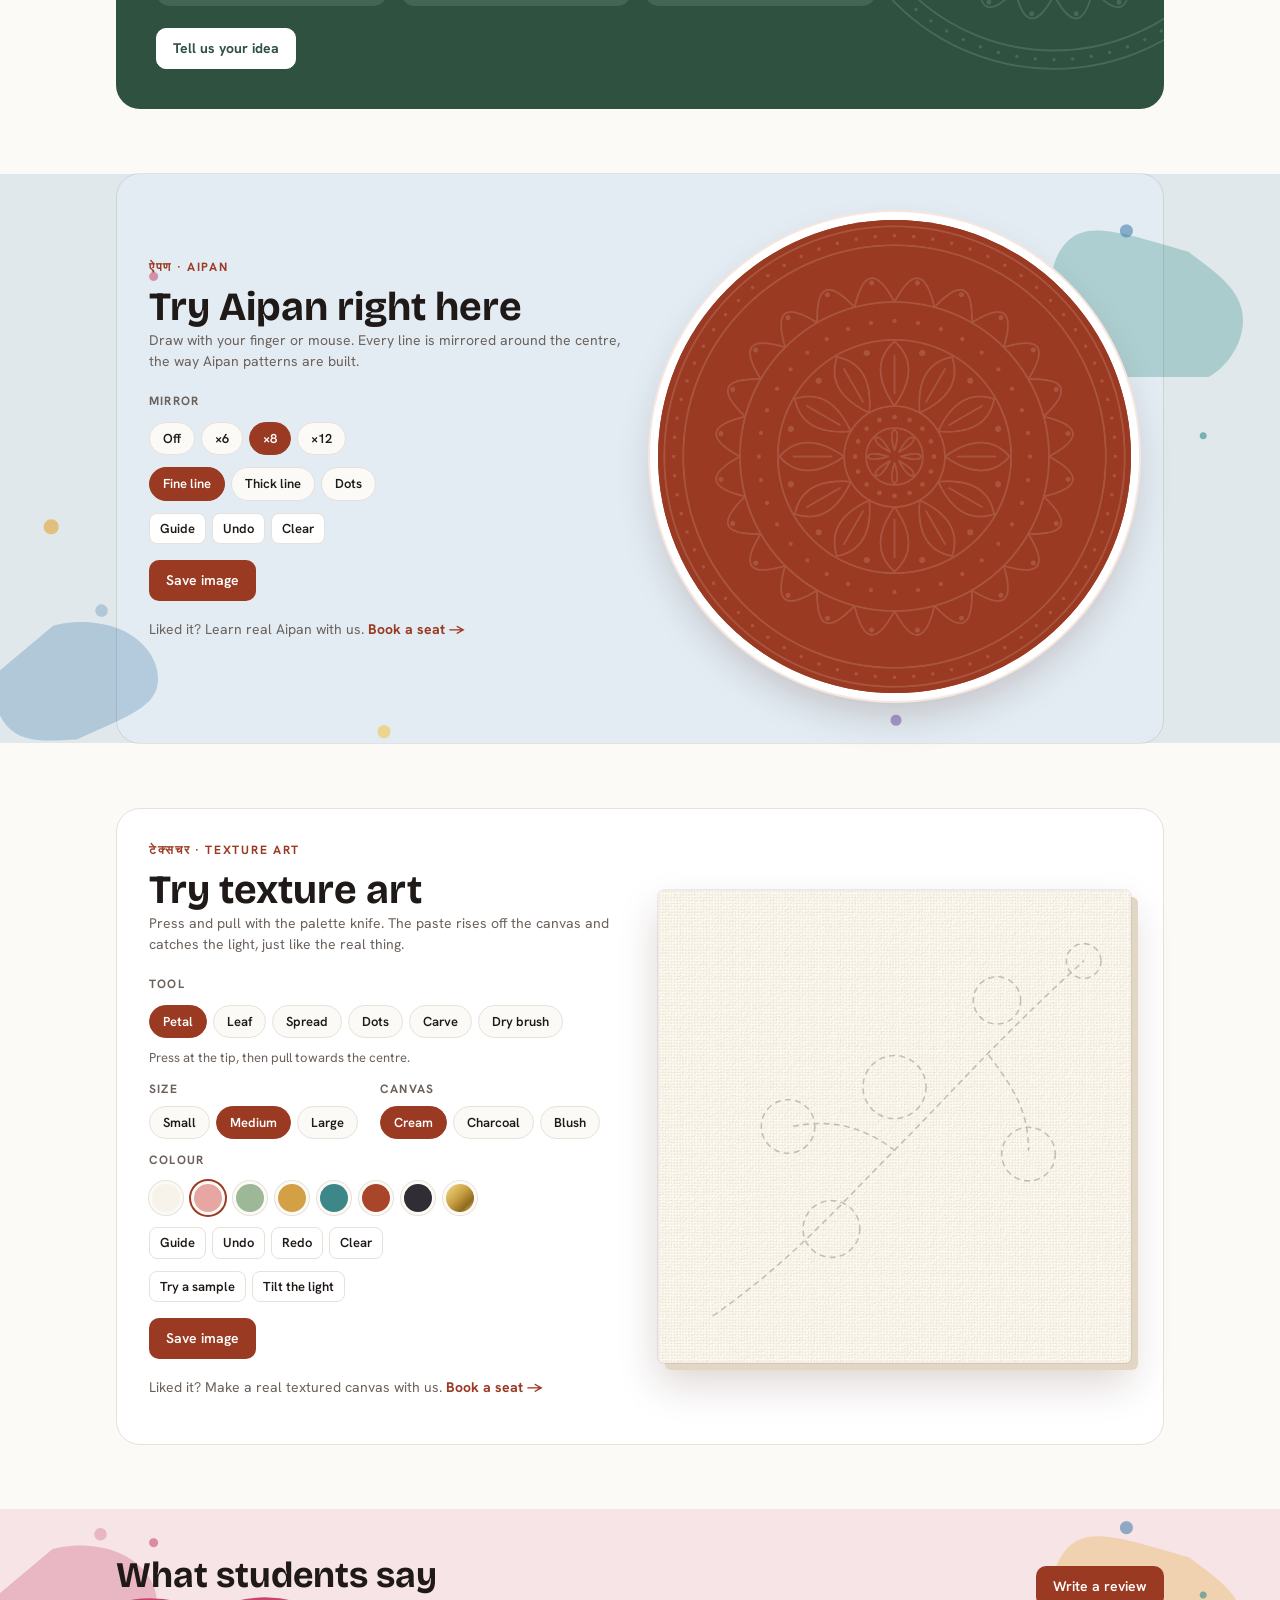
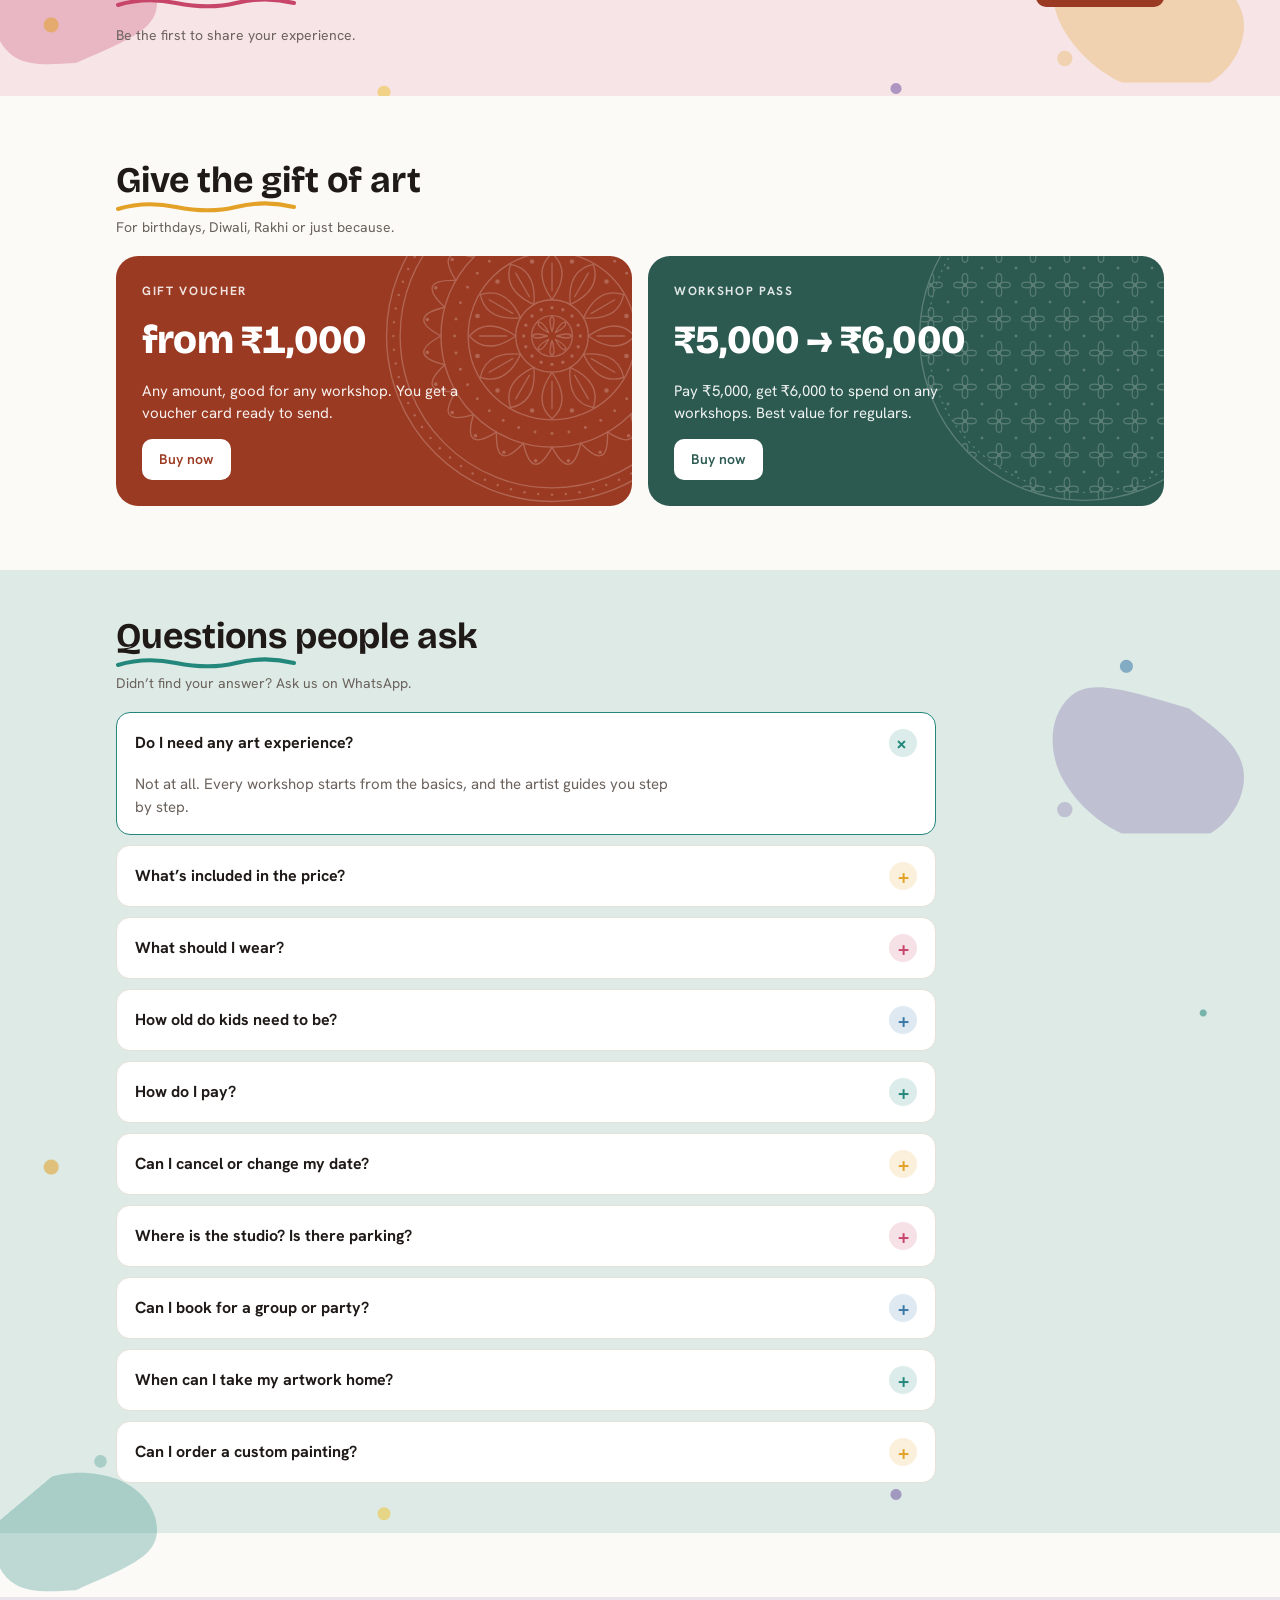
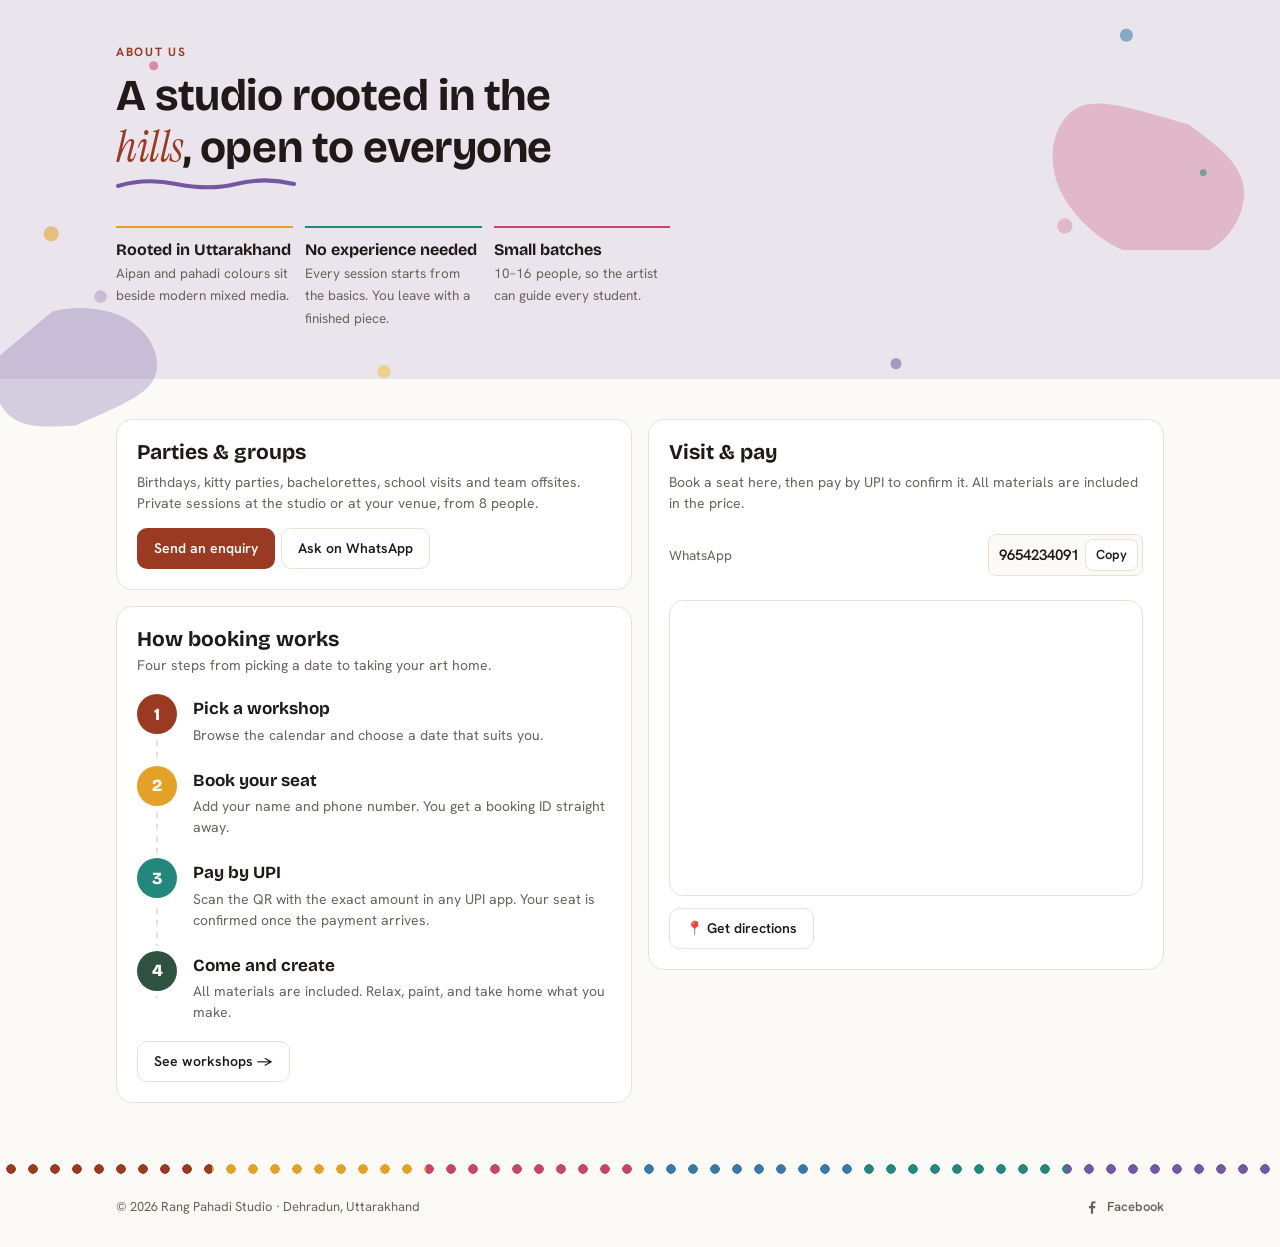
==== commit cc2ed53a: "Round carousel: hide titles on the wheel on phones On phones long titles were cut off at the card ed" ====
--- a/index.html
+++ b/index.html
@@ -91,7 +91,7 @@
 (function(){
   var c = navigator.connection || {};
   if (c.saveData || /2g$/.test(c.effectiveType || '') || (navigator.deviceMemory && navigator.deviceMemory <= 2)) return;
-  function go(){ var s = document.createElement('script'); s.src = 'enhance.js?v=7'; document.body.appendChild(s); }
+  function go(){ var s = document.createElement('script'); s.src = 'enhance.js?v=8'; document.body.appendChild(s); }
   function idle(){ 'requestIdleCallback' in window ? requestIdleCallback(go, {timeout: 2500}) : setTimeout(go, 300); }
   document.readyState === 'complete' ? idle() : addEventListener('load', idle);
 })();
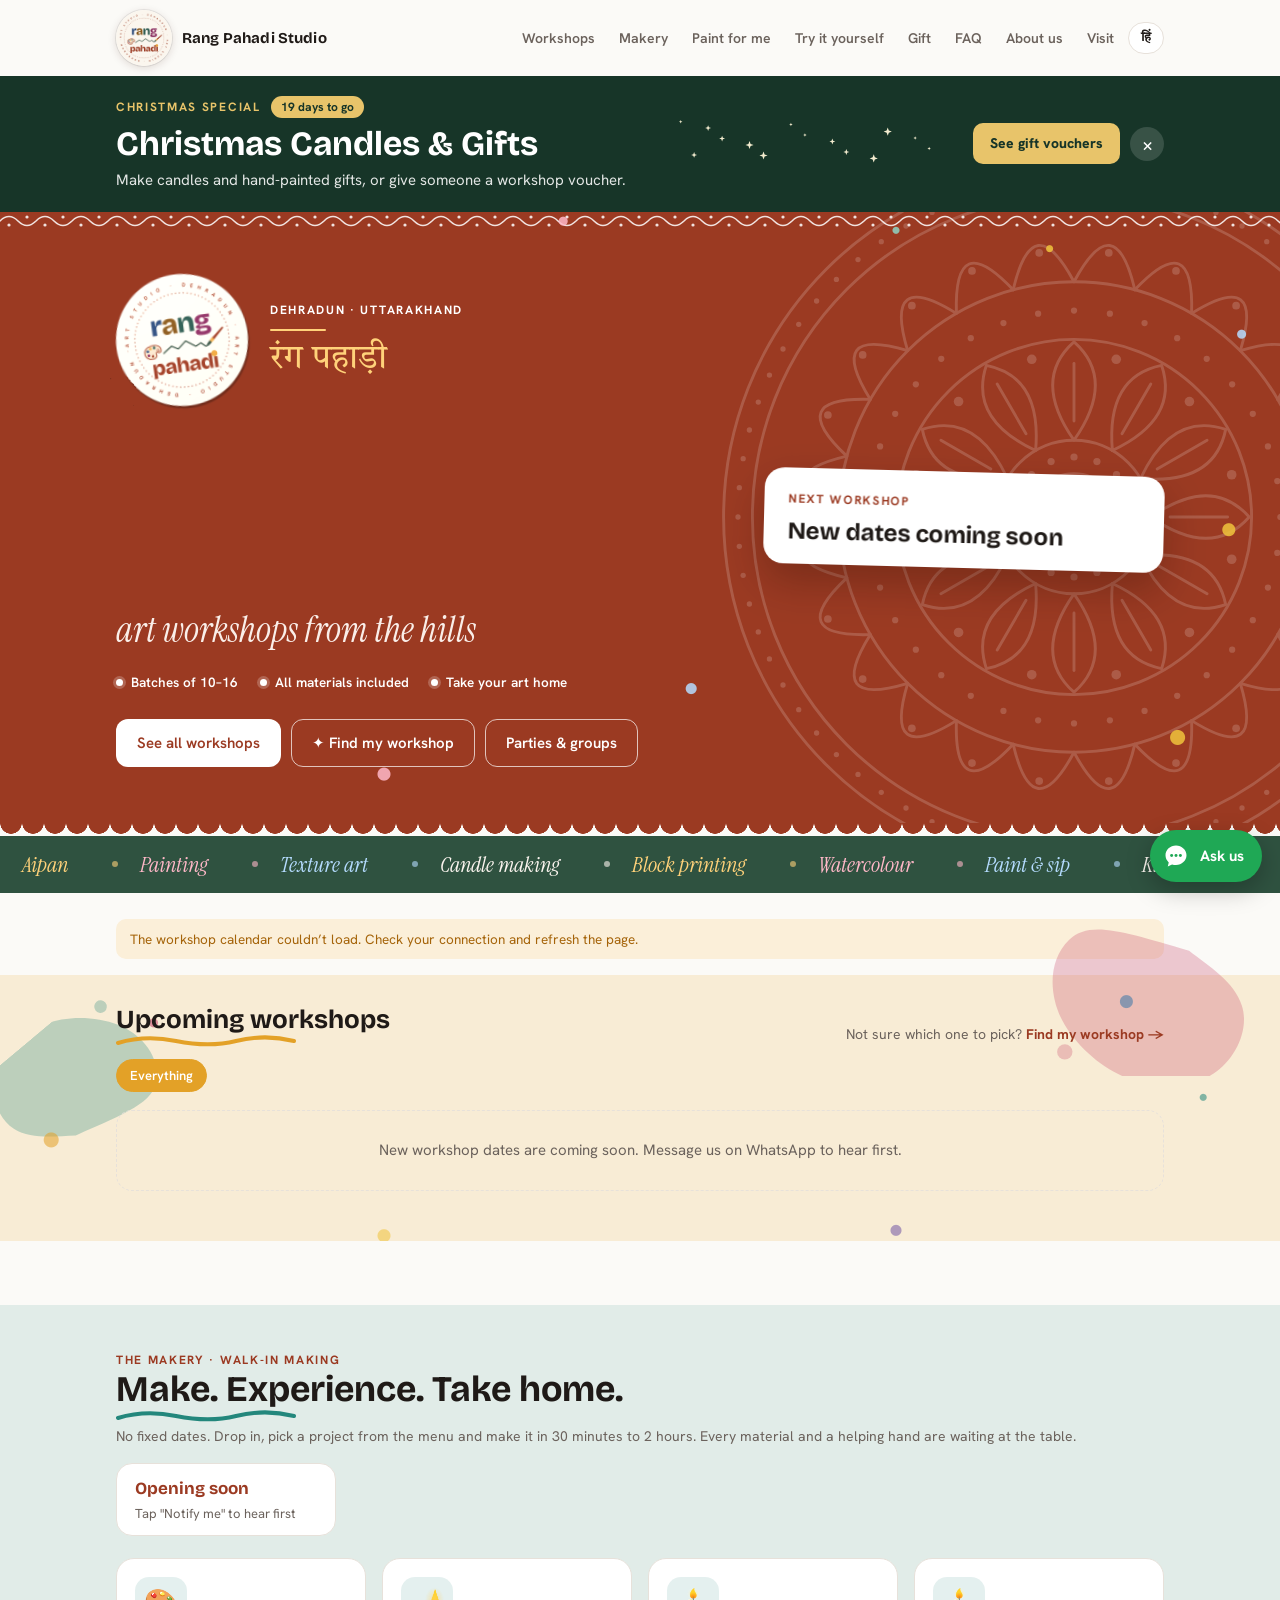
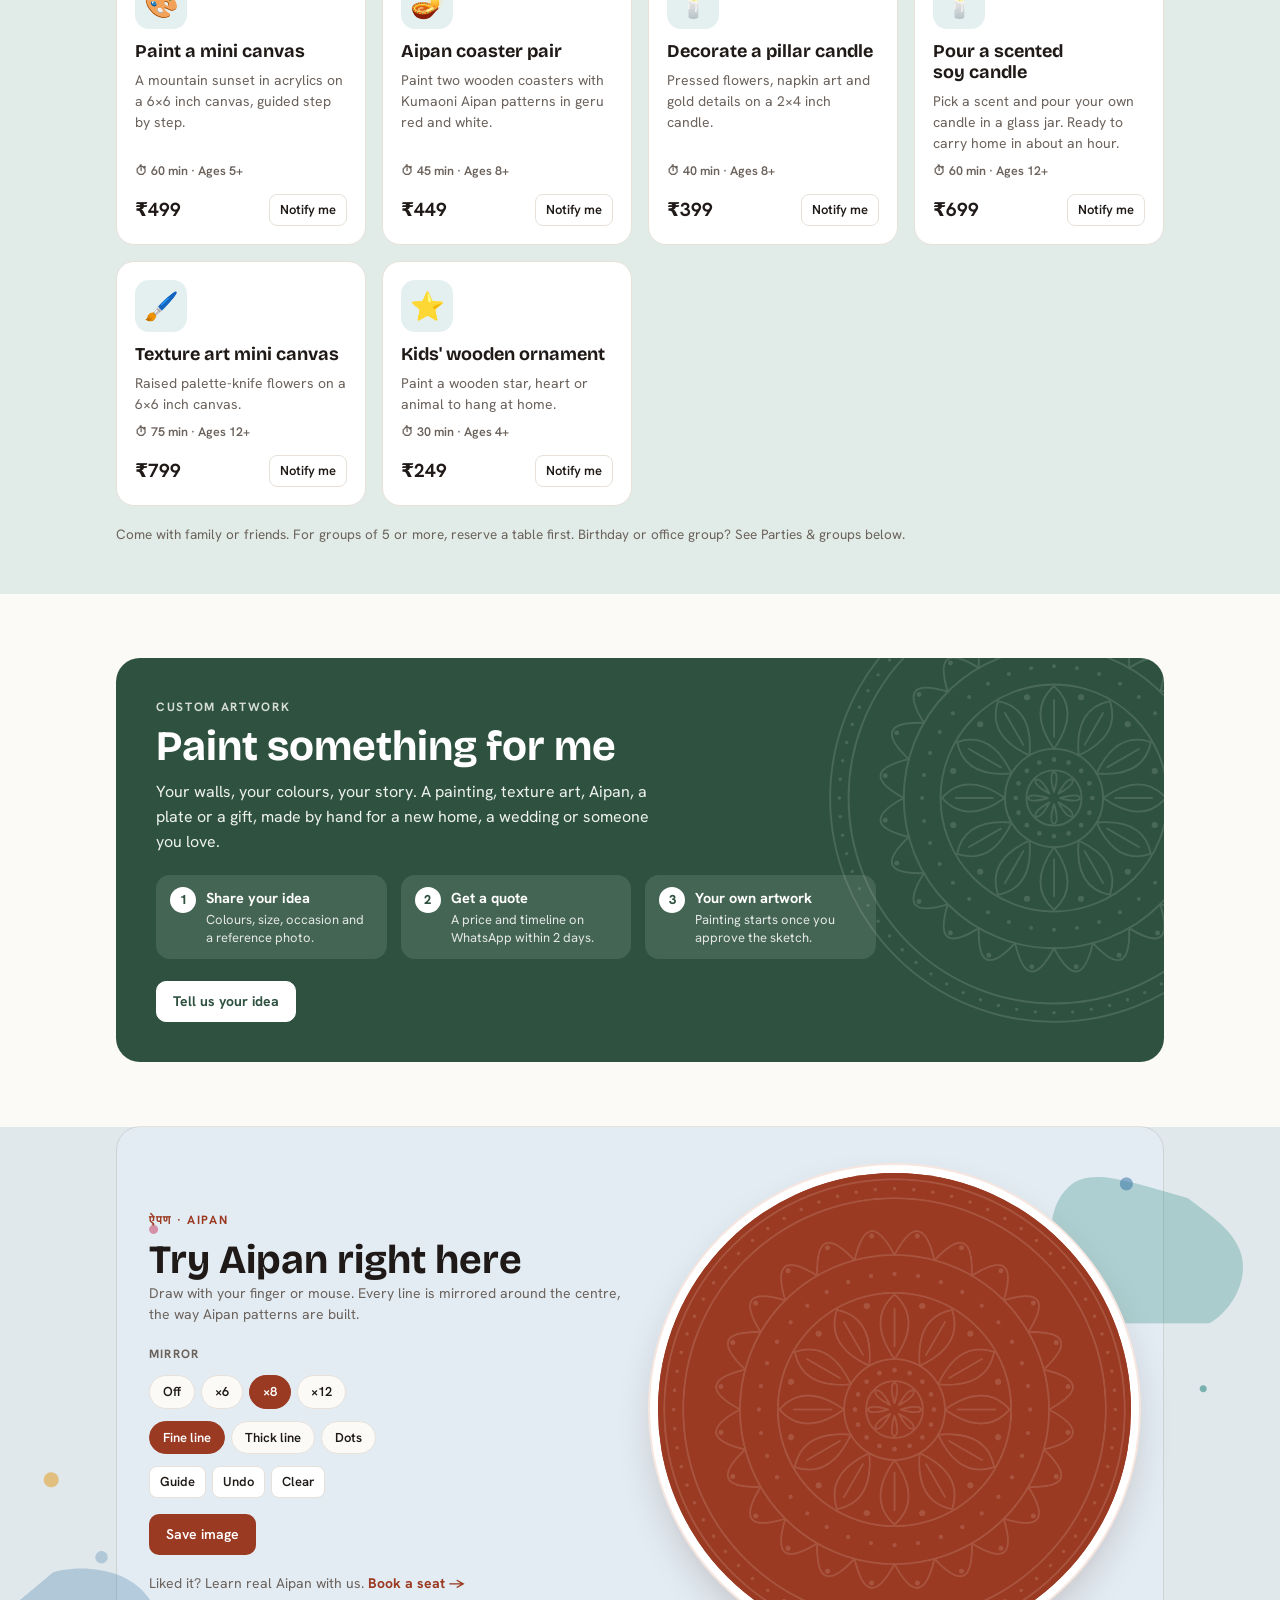
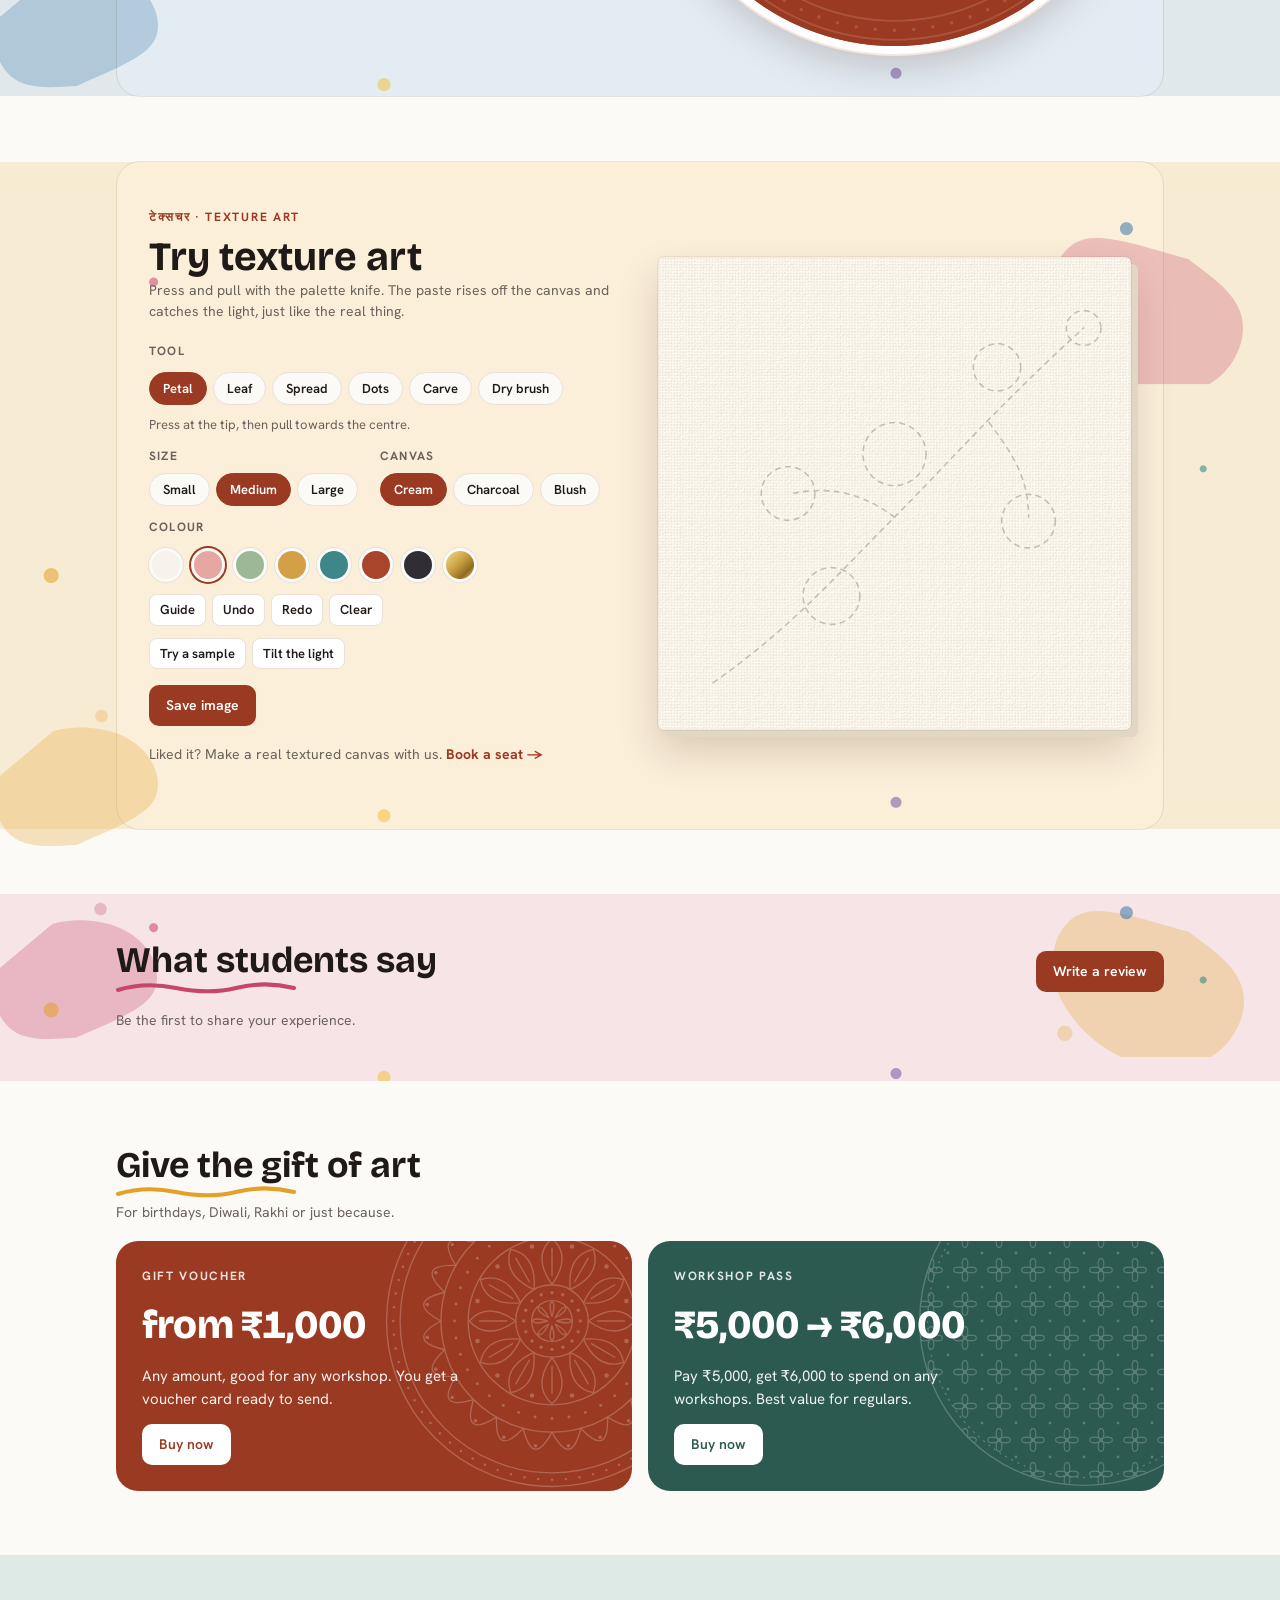
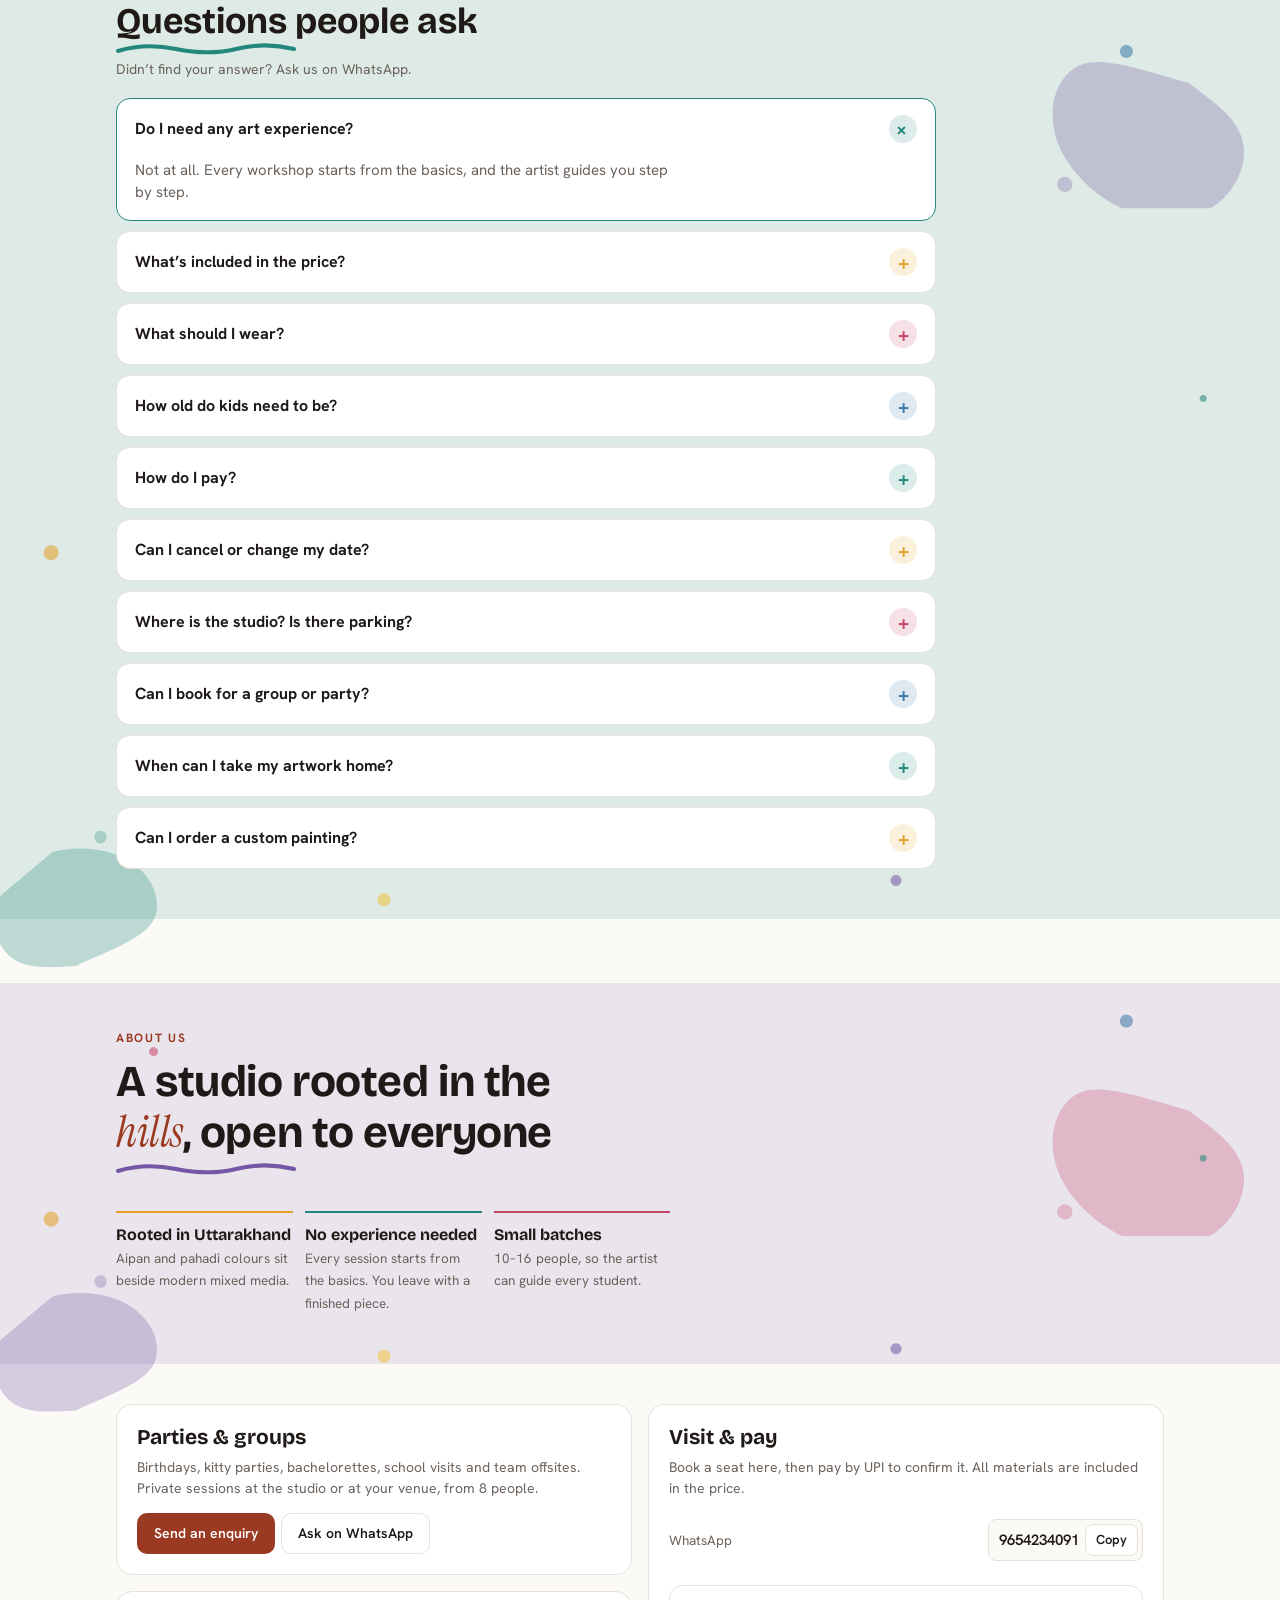
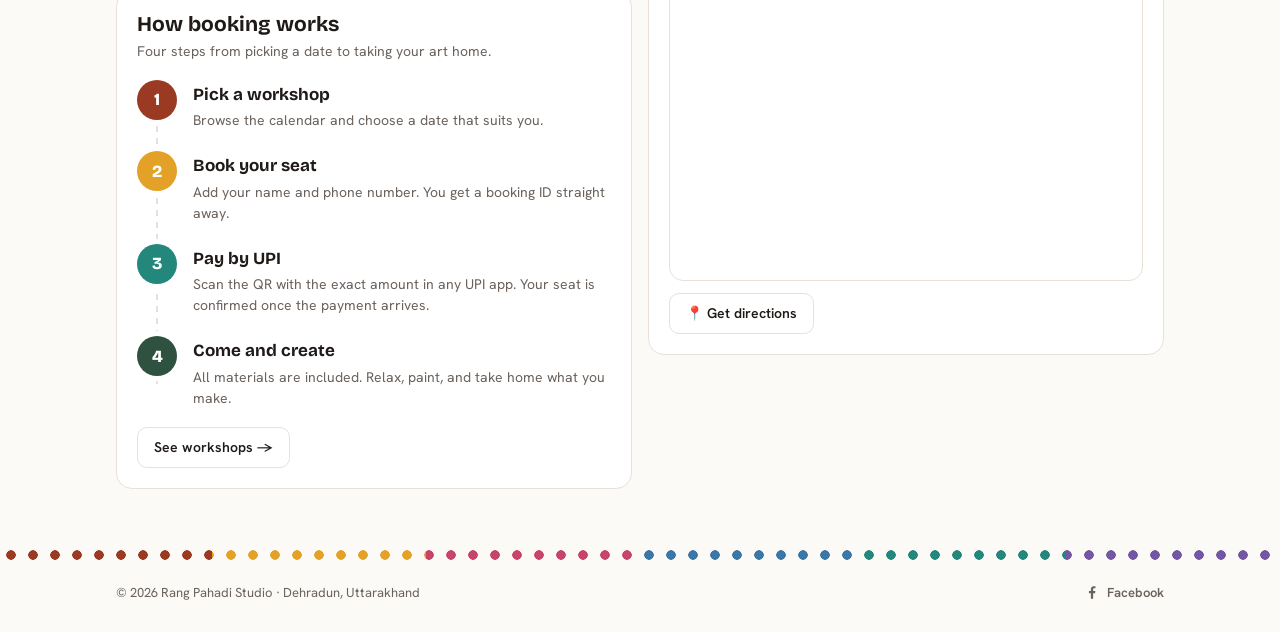
==== commit 2c2e134b: "Add The Makery: walk-in maker sessions with a project menu - Code.gs: new Makery tab (Project, Descr" ====
--- a/index.html
+++ b/index.html
@@ -45,6 +45,7 @@
   <a href="#" style="display:flex;align-items:center;gap:10px;color:inherit;text-decoration:none"><img src="logo-512.png" alt="Rang Pahadi logo" width="56" height="56" onerror="this.onerror=null;var i=this;setTimeout(function(){i.src='logo-512.png?r='+Date.now()},1000)" style="display:block;border-radius:50%;box-shadow:0 0 0 1px rgba(0,0,0,.08),0 2px 8px rgba(60,20,0,.15)"><span class="brandmini" id="brandmini">Rang Pahadi Studio</span></a>
   <nav class="navlinks" aria-label="Main">
     <a href="#calendar" data-i18n="nav_workshops">Workshops</a>
+    <a href="#makery" data-i18n="nav_makery">Makery</a>
     <a href="#gallery" data-i18n="nav_gallery" hidden>Gallery</a>
     <a href="#commission" data-i18n="nav_paint">Paint for me</a>
     <a href="#try-aipan" data-i18n="nav_try">Try it yourself</a>
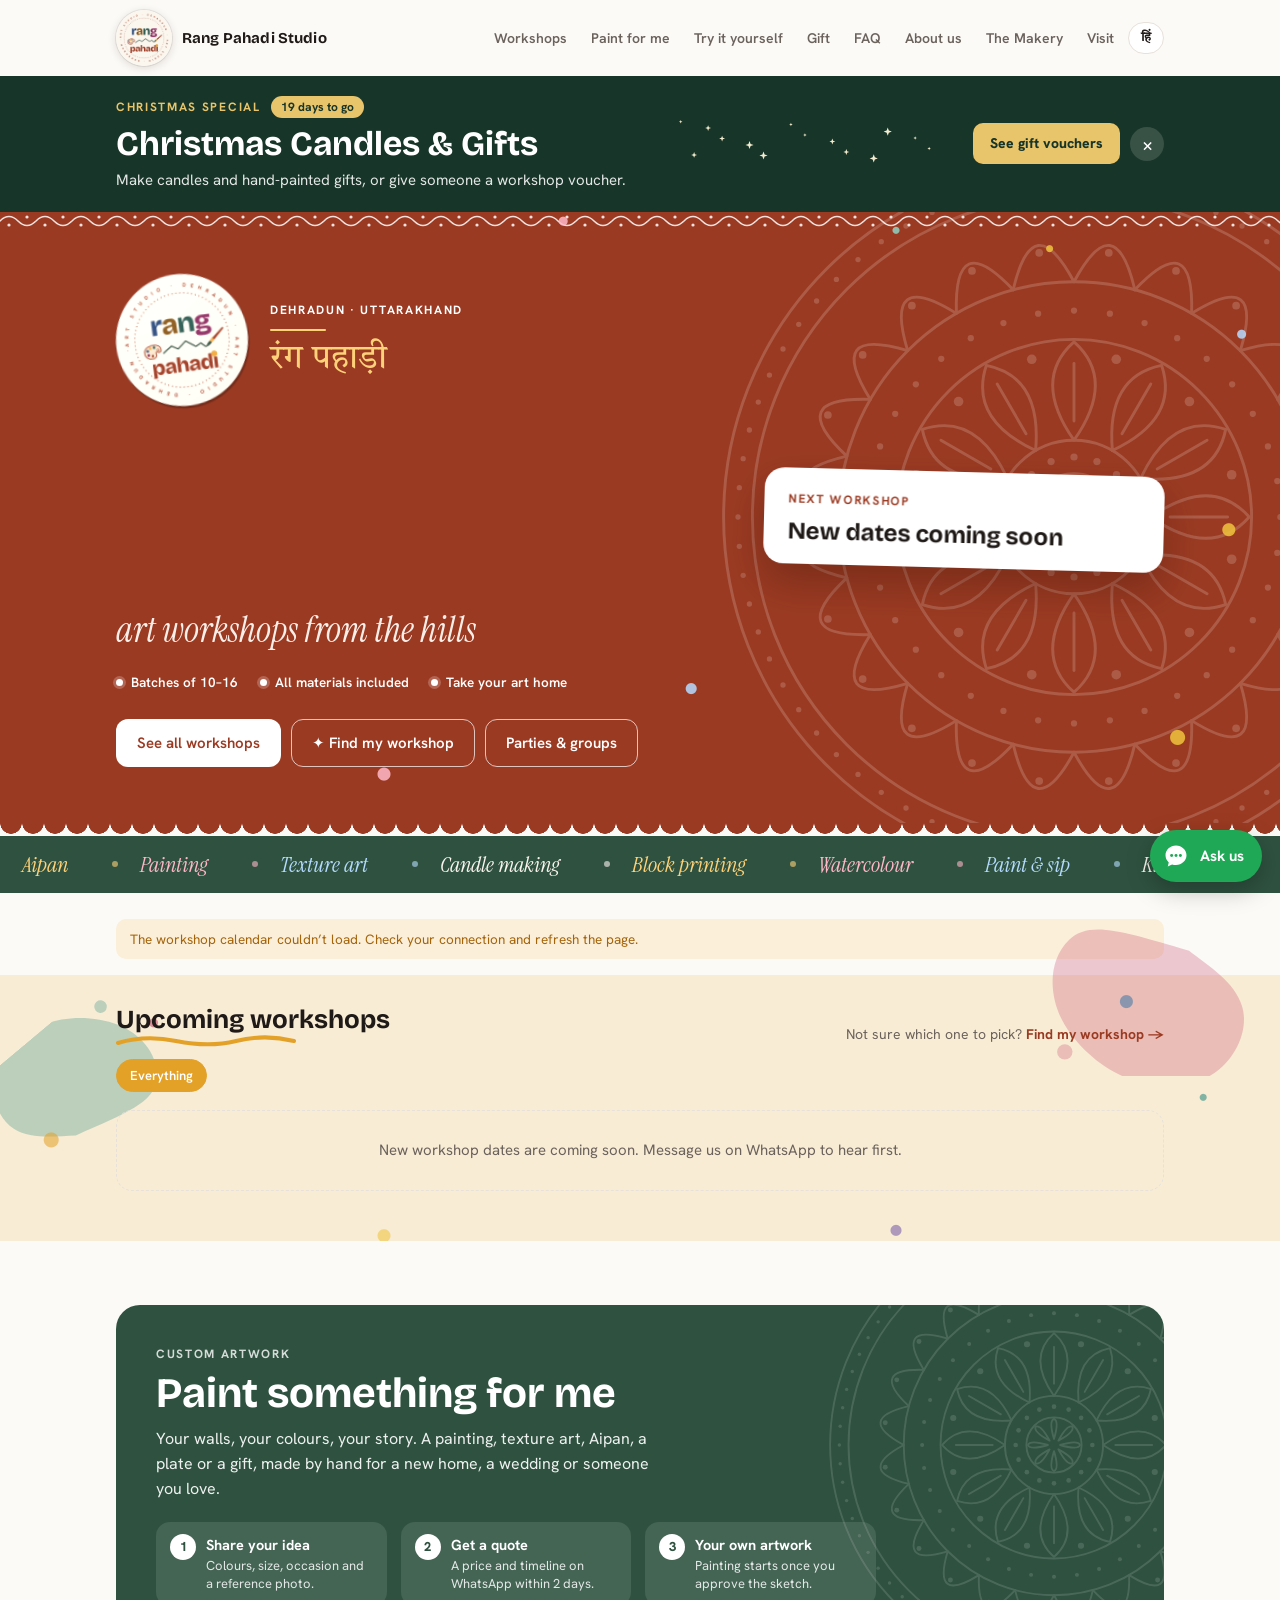
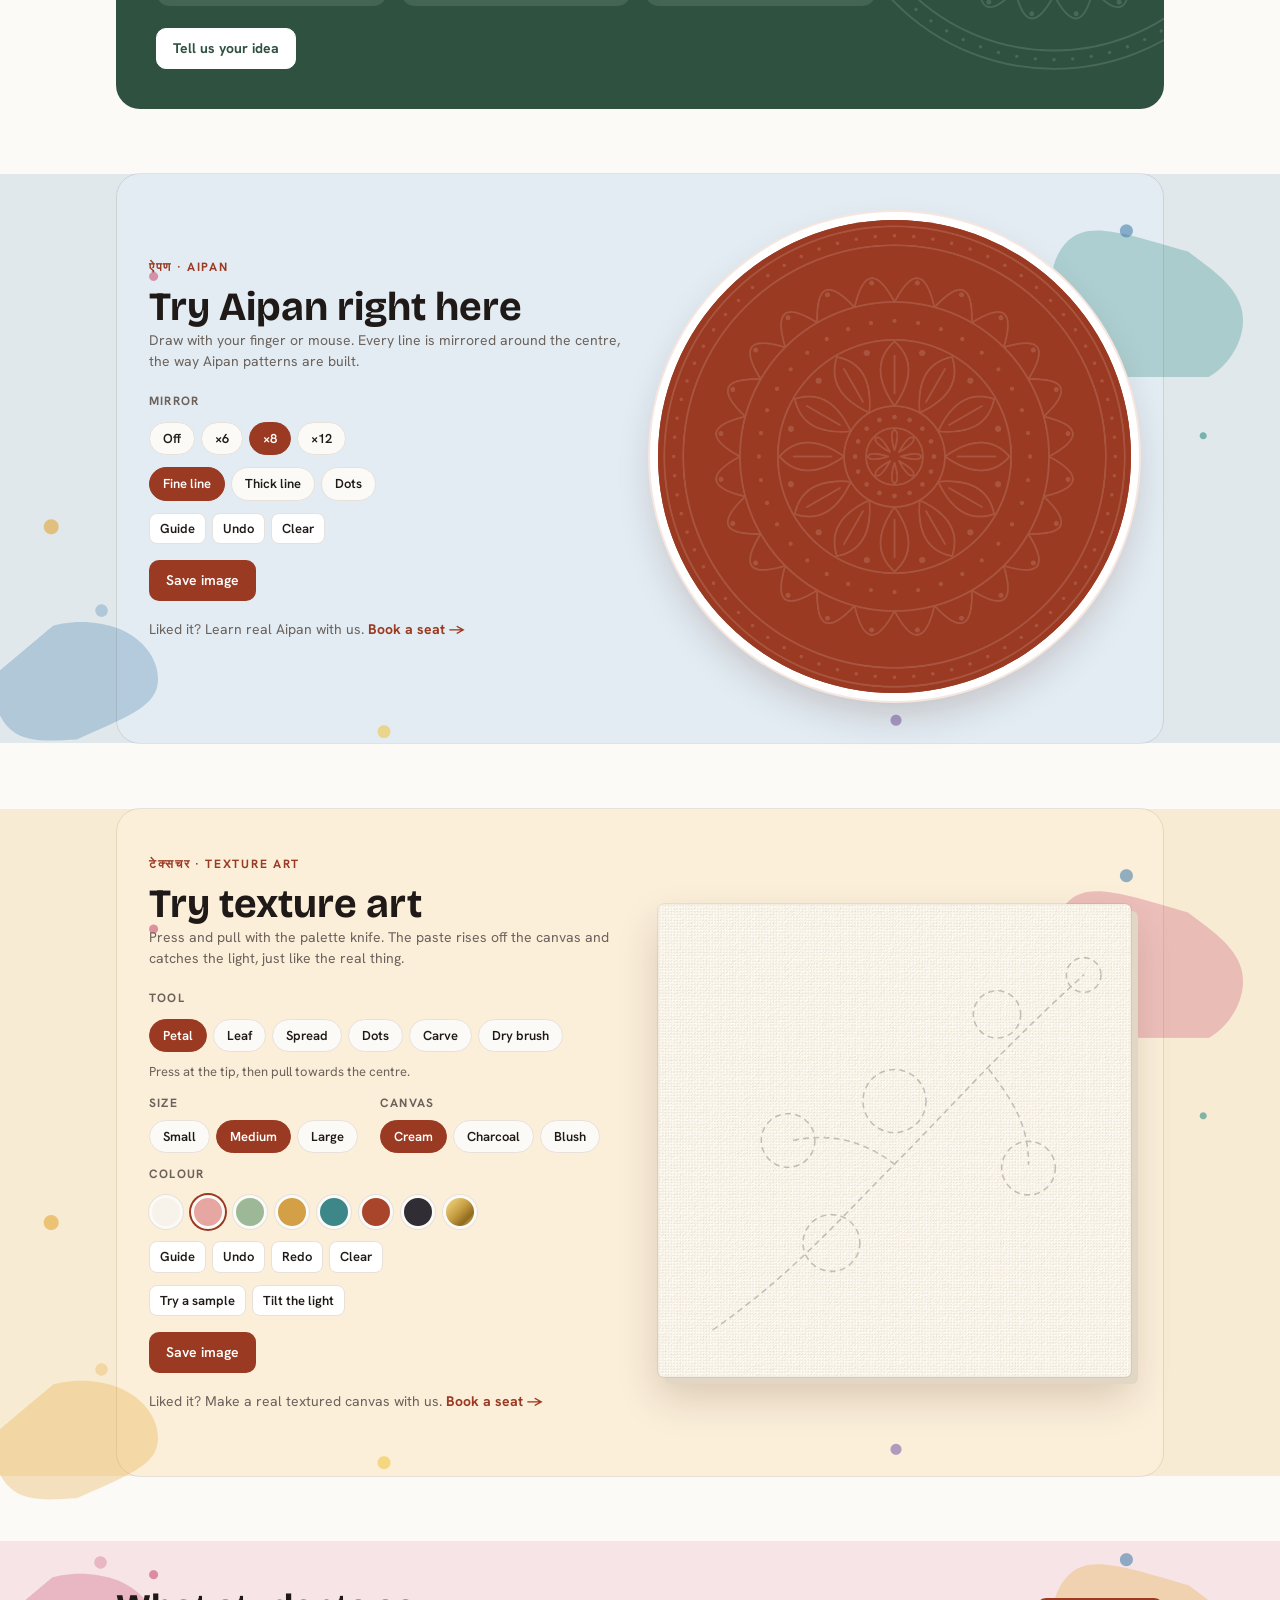
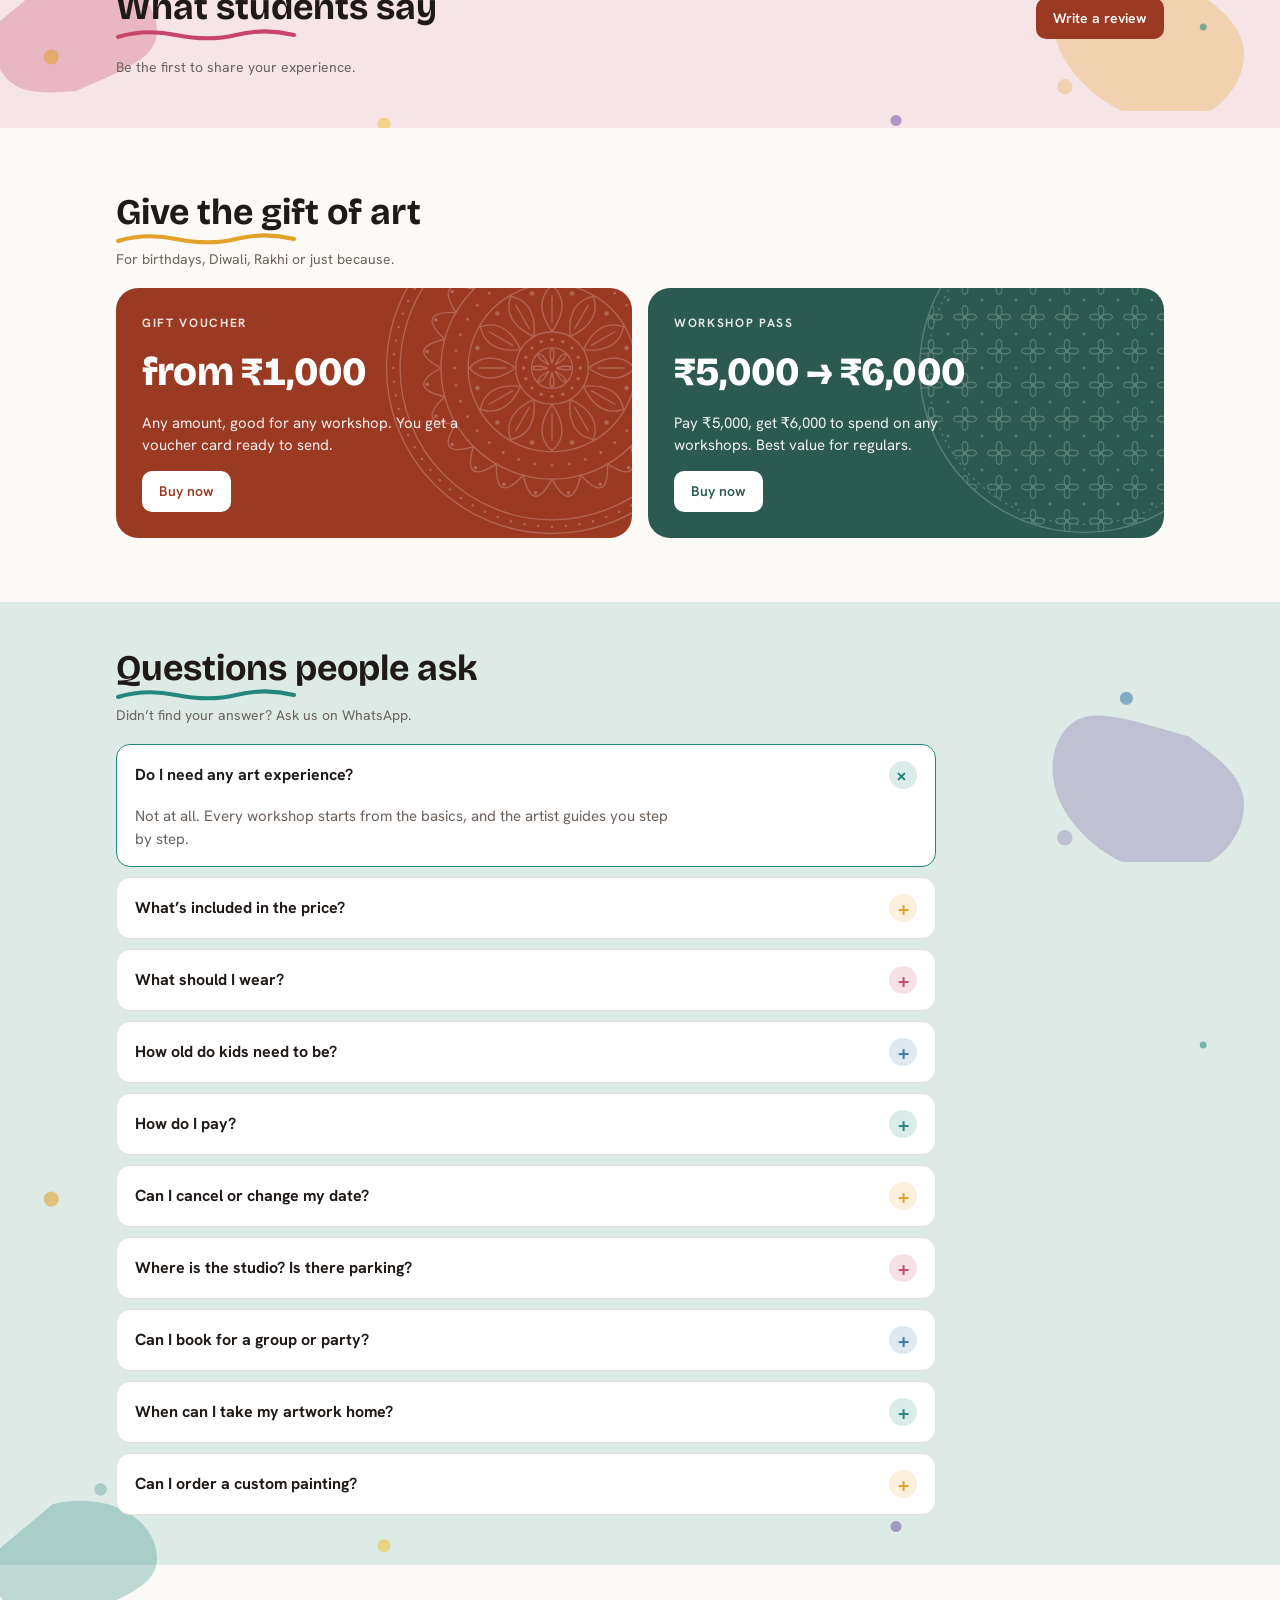
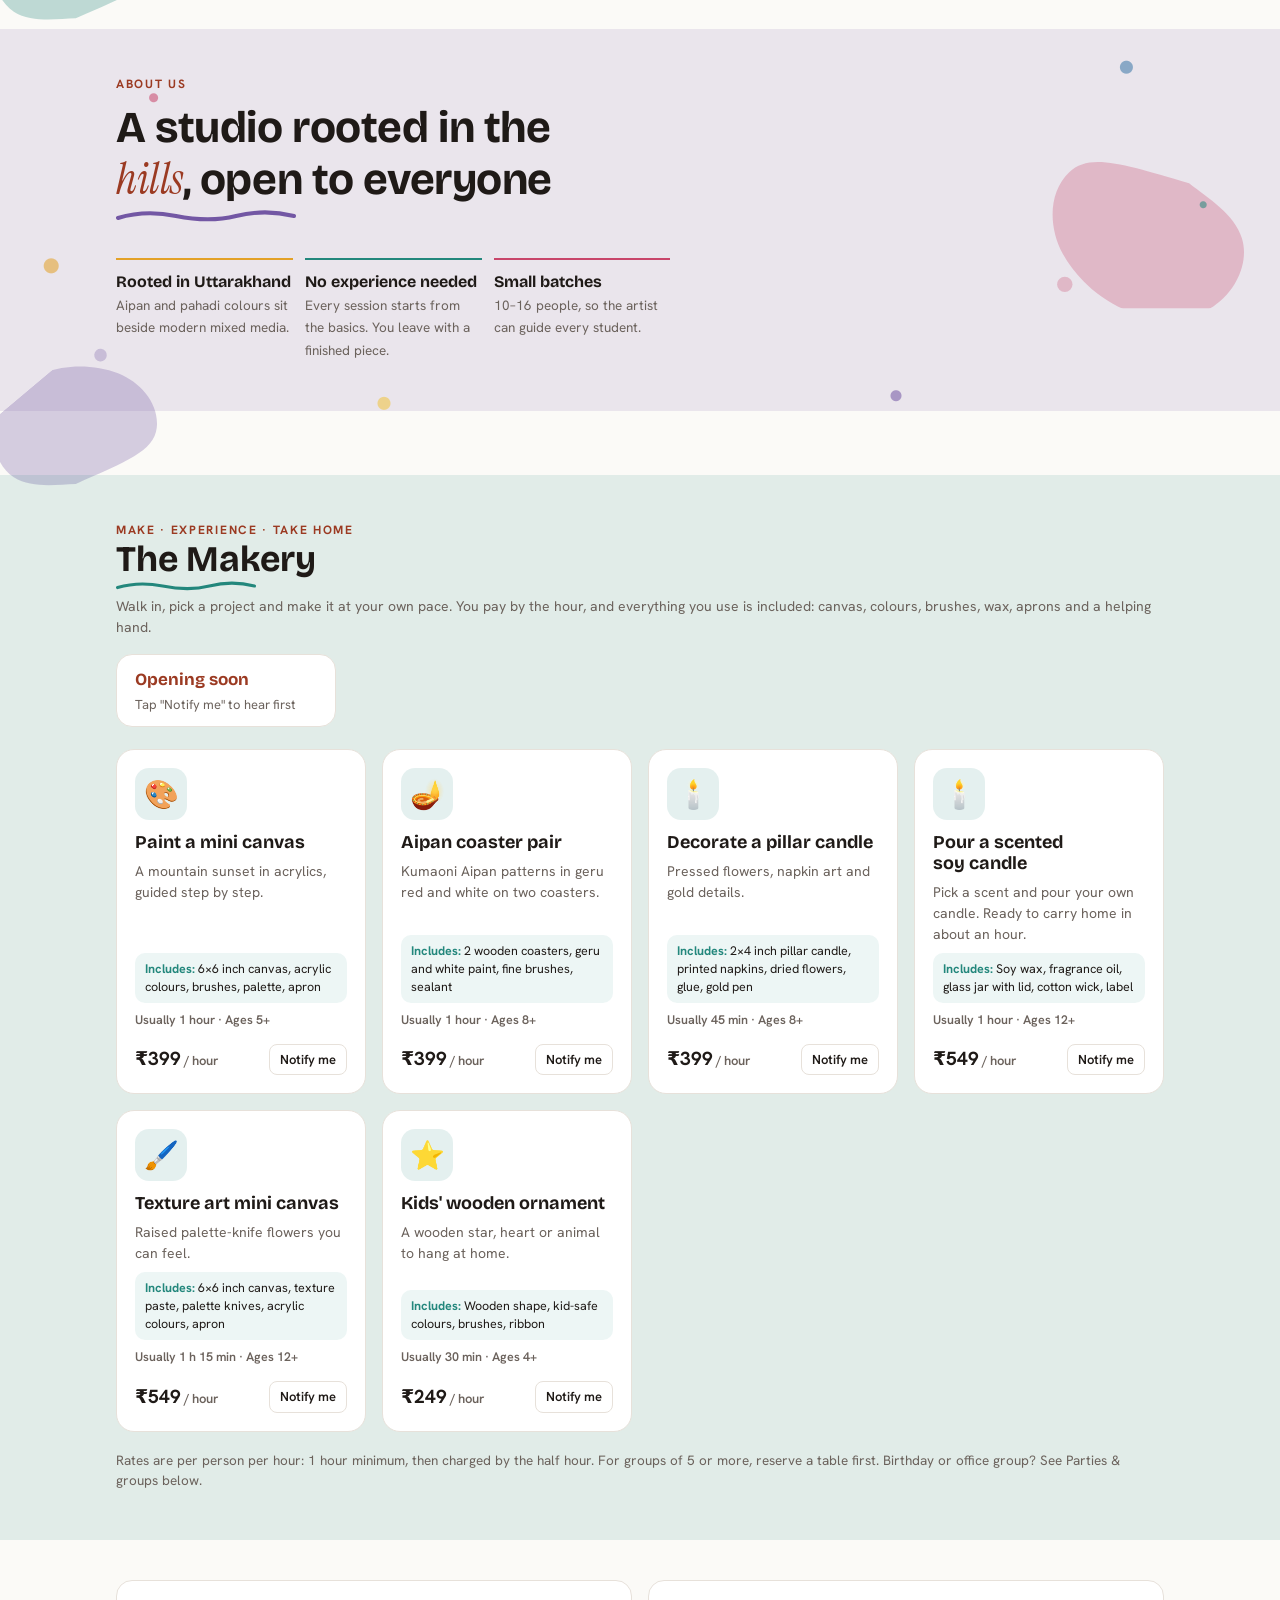
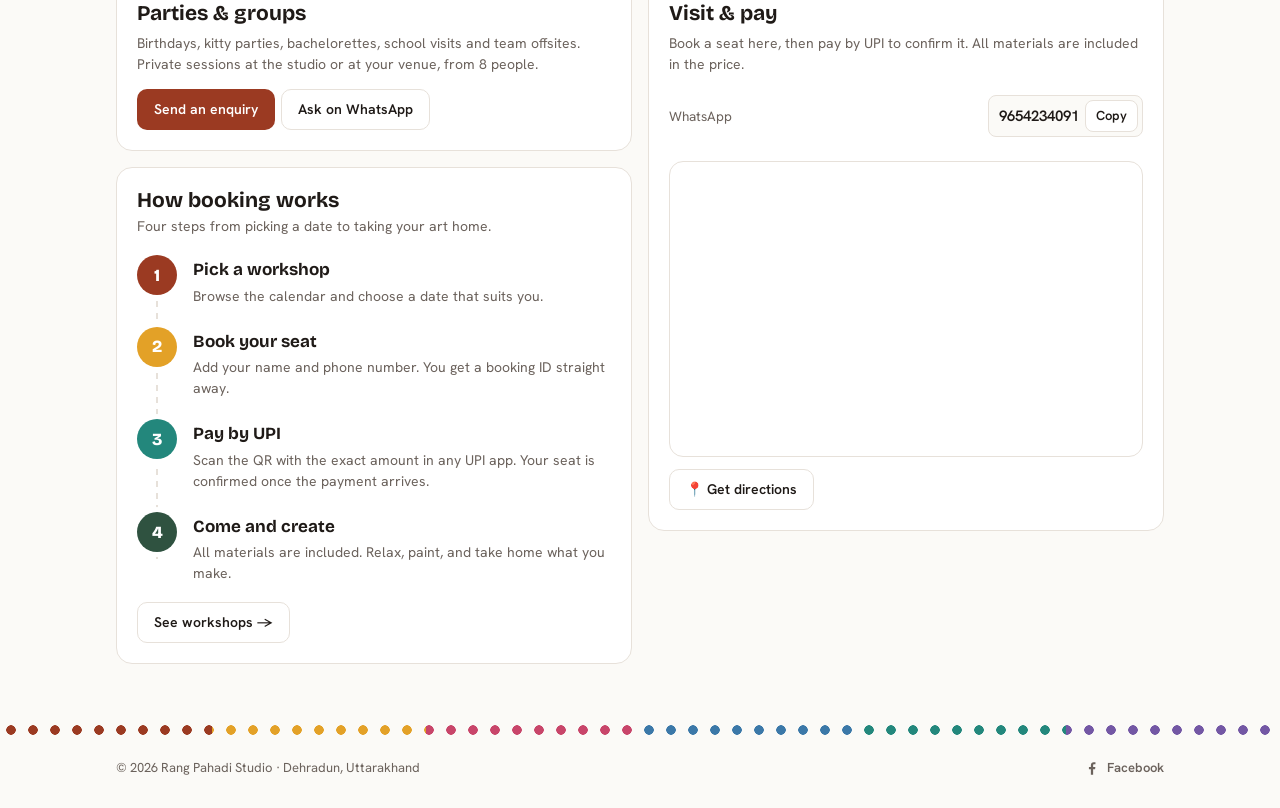
==== commit 06430fd6: "The Makery: move near the bottom, rename, per-hour prices with materials listed - Section moves from" ====
--- a/index.html
+++ b/index.html
@@ -45,13 +45,13 @@
   <a href="#" style="display:flex;align-items:center;gap:10px;color:inherit;text-decoration:none"><img src="logo-512.png" alt="Rang Pahadi logo" width="56" height="56" onerror="this.onerror=null;var i=this;setTimeout(function(){i.src='logo-512.png?r='+Date.now()},1000)" style="display:block;border-radius:50%;box-shadow:0 0 0 1px rgba(0,0,0,.08),0 2px 8px rgba(60,20,0,.15)"><span class="brandmini" id="brandmini">Rang Pahadi Studio</span></a>
   <nav class="navlinks" aria-label="Main">
     <a href="#calendar" data-i18n="nav_workshops">Workshops</a>
-    <a href="#makery" data-i18n="nav_makery">Makery</a>
     <a href="#gallery" data-i18n="nav_gallery" hidden>Gallery</a>
     <a href="#commission" data-i18n="nav_paint">Paint for me</a>
     <a href="#try-aipan" data-i18n="nav_try">Try it yourself</a>
     <a href="#gift" data-i18n="nav_gift">Gift</a>
     <a href="#faq" data-i18n="nav_faq">FAQ</a>
     <a href="#about" data-i18n="nav_about">About us</a>
+    <a href="#makery" data-i18n="nav_makery">The Makery</a>
     <a href="#visit" data-i18n="nav_visit">Visit</a>
     <button type="button" class="lang-btn" id="langBtn" data-i18n="lang_btn" aria-label="Switch language / भाषा बदलें">हिं</button>
   </nav>
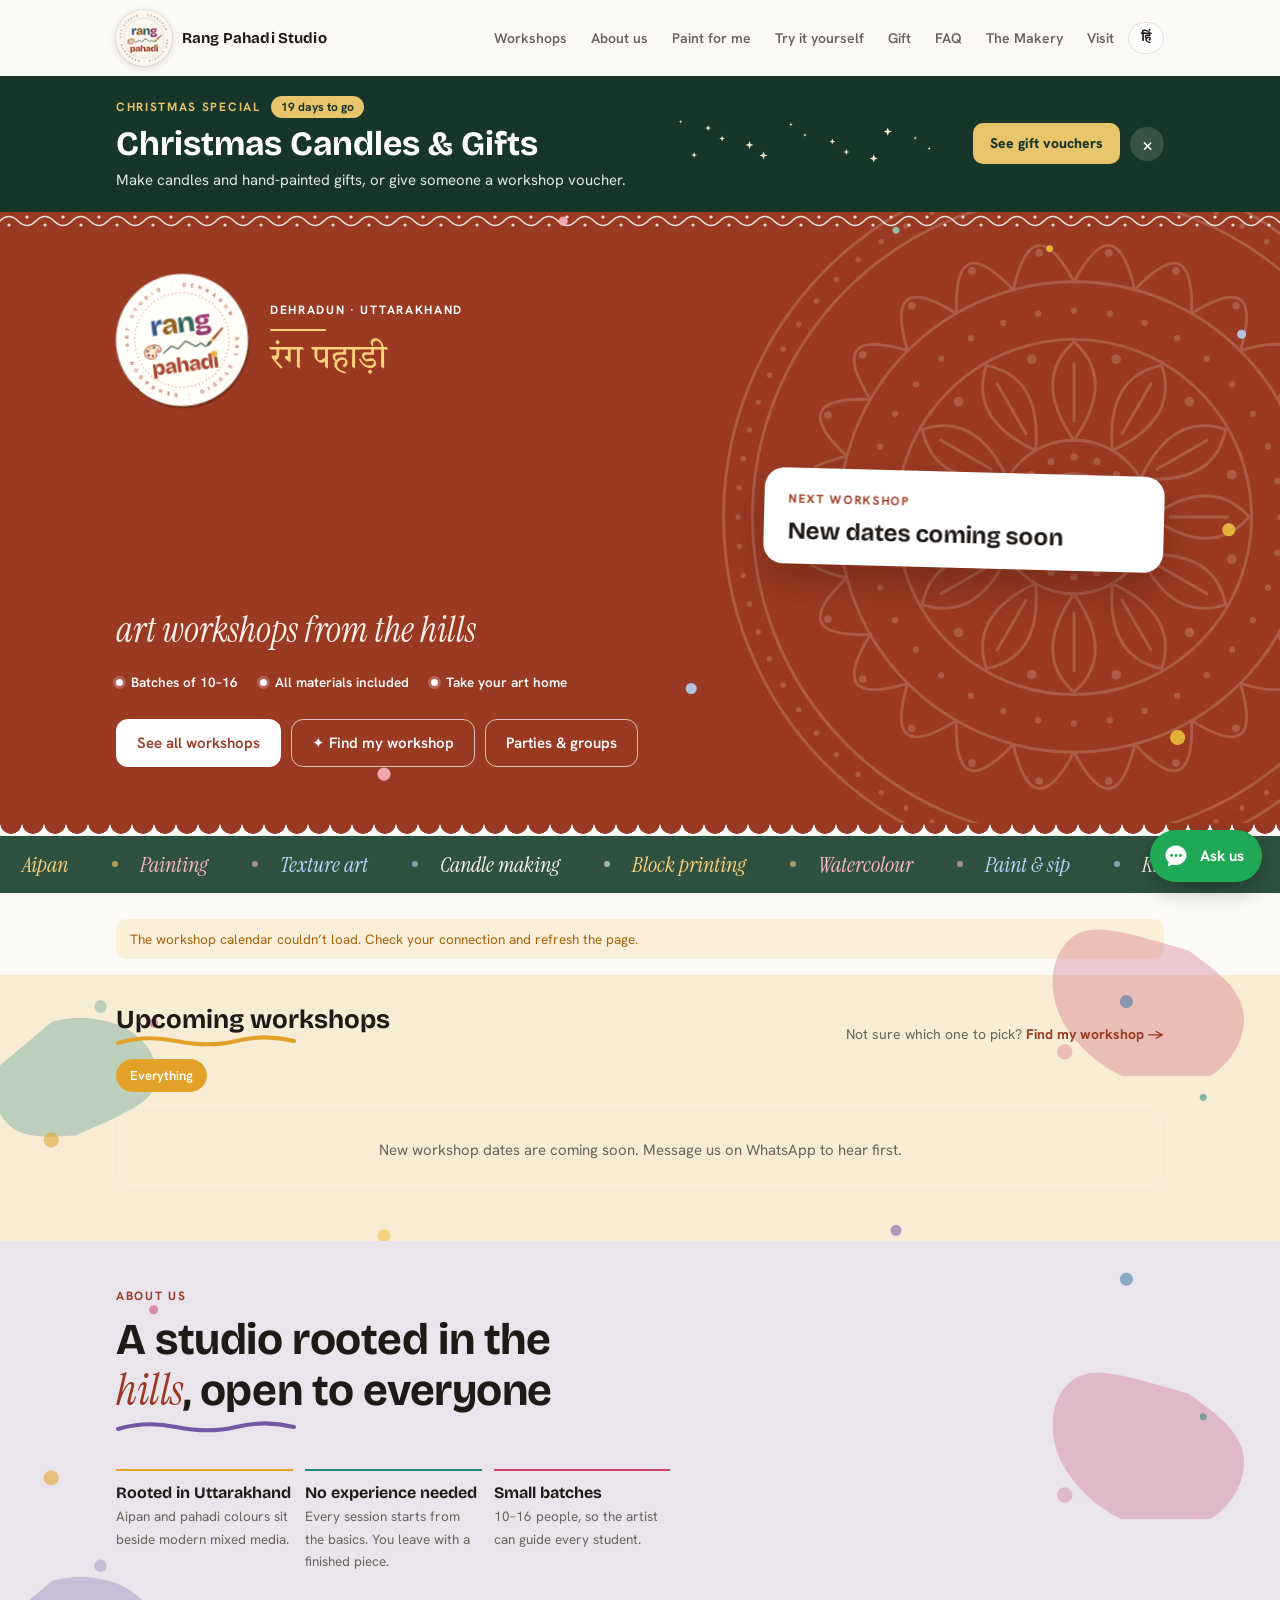
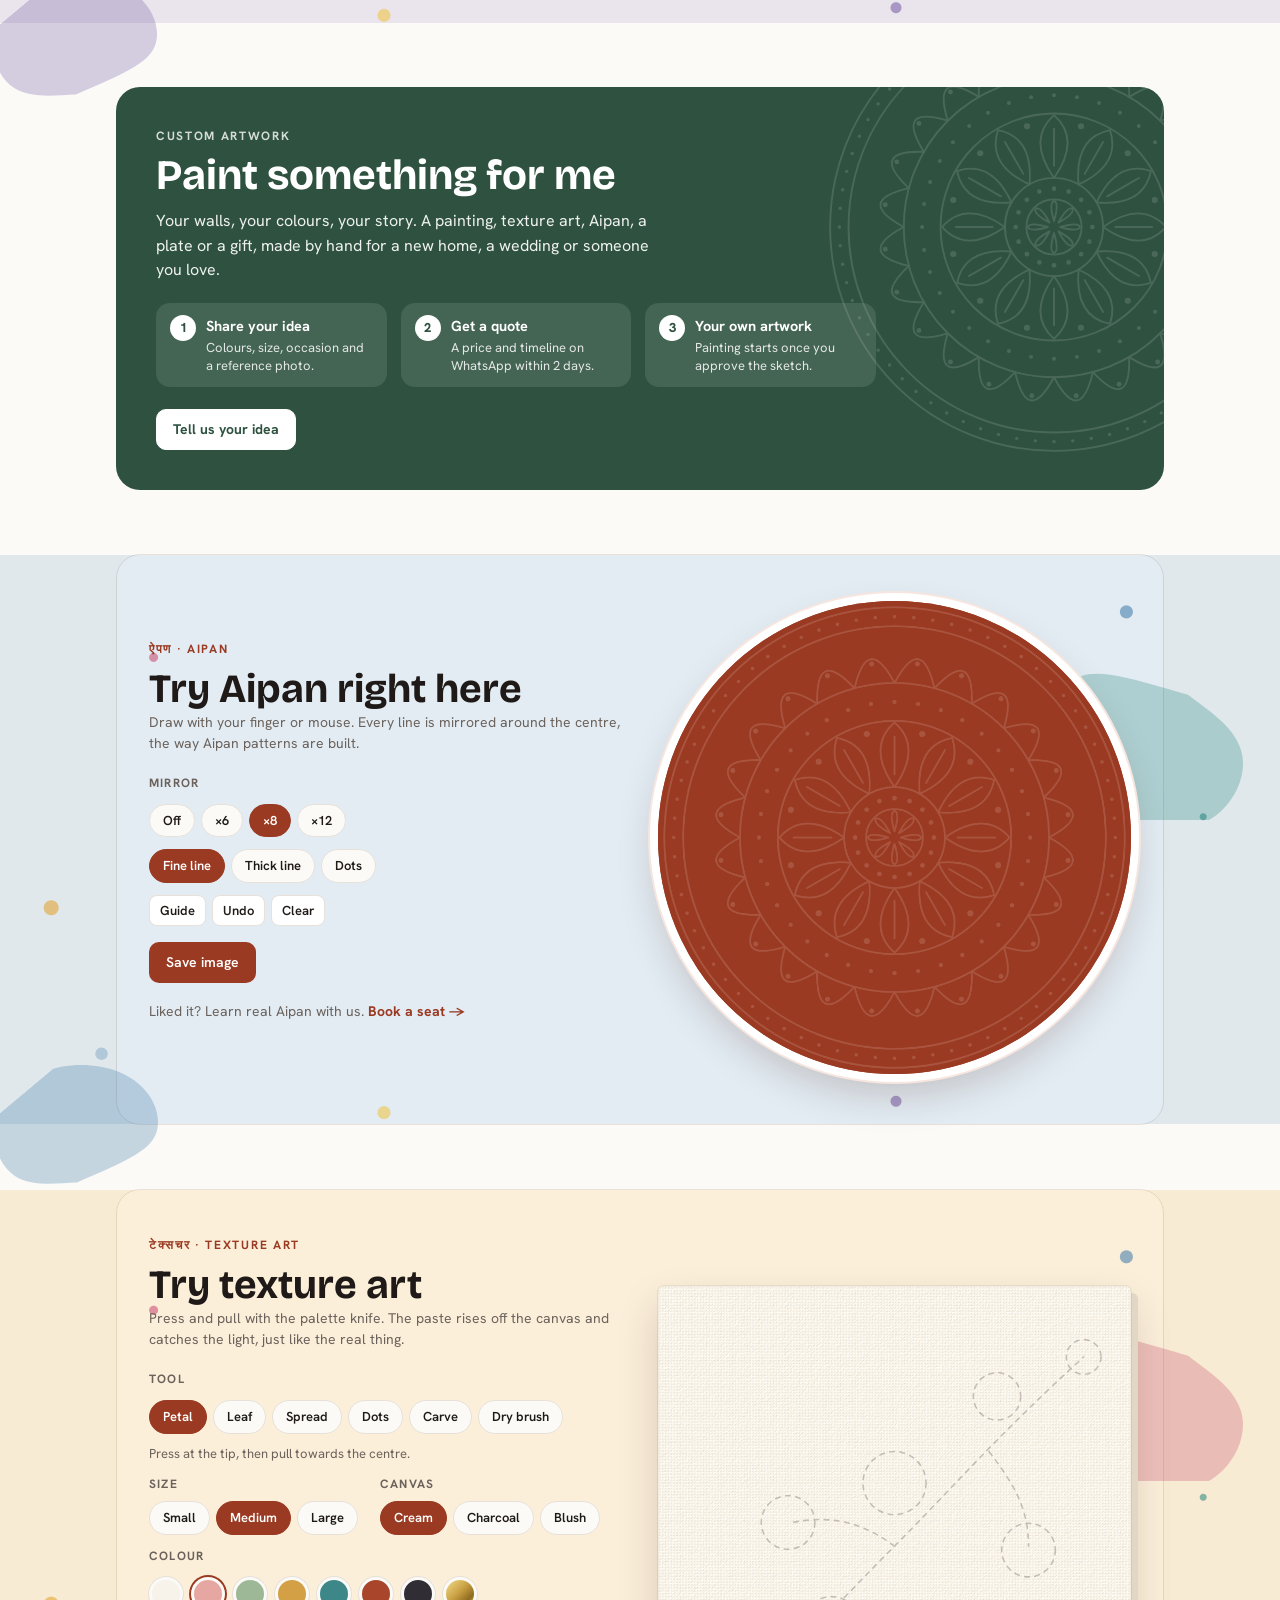
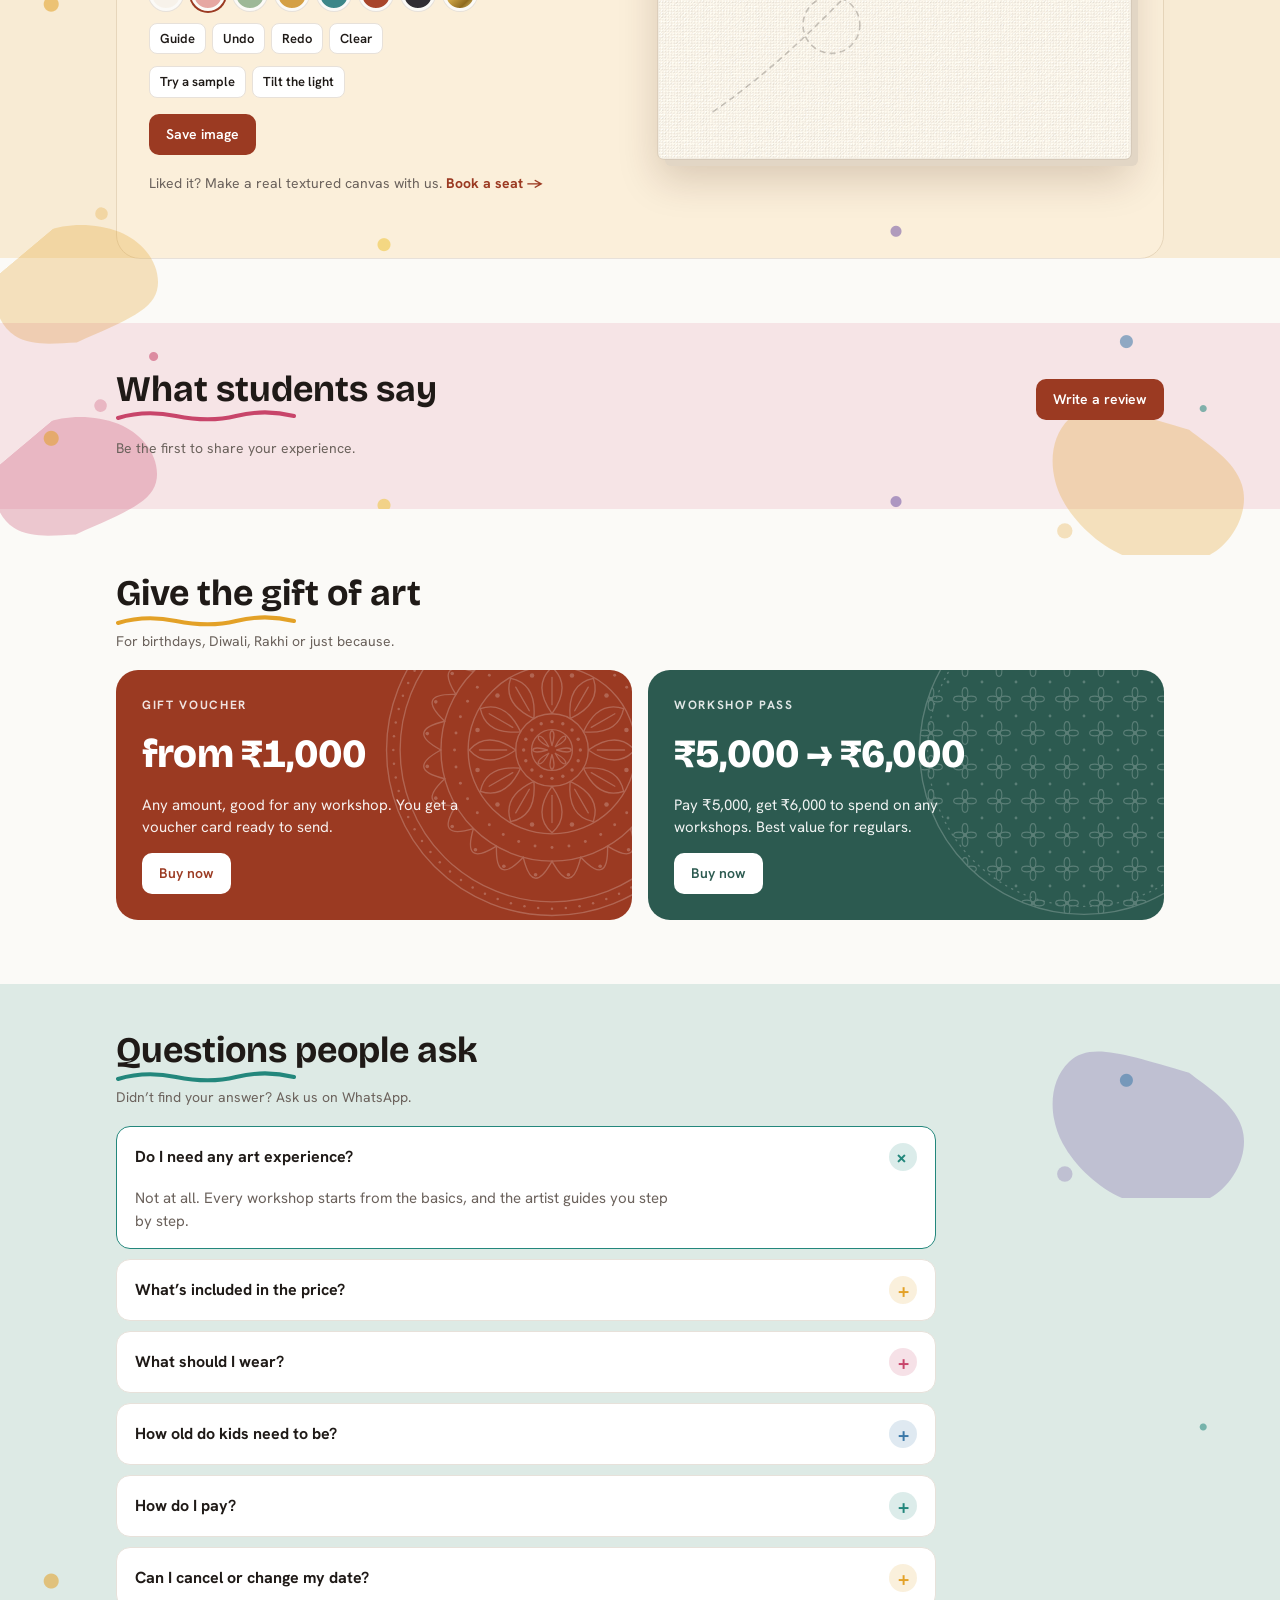
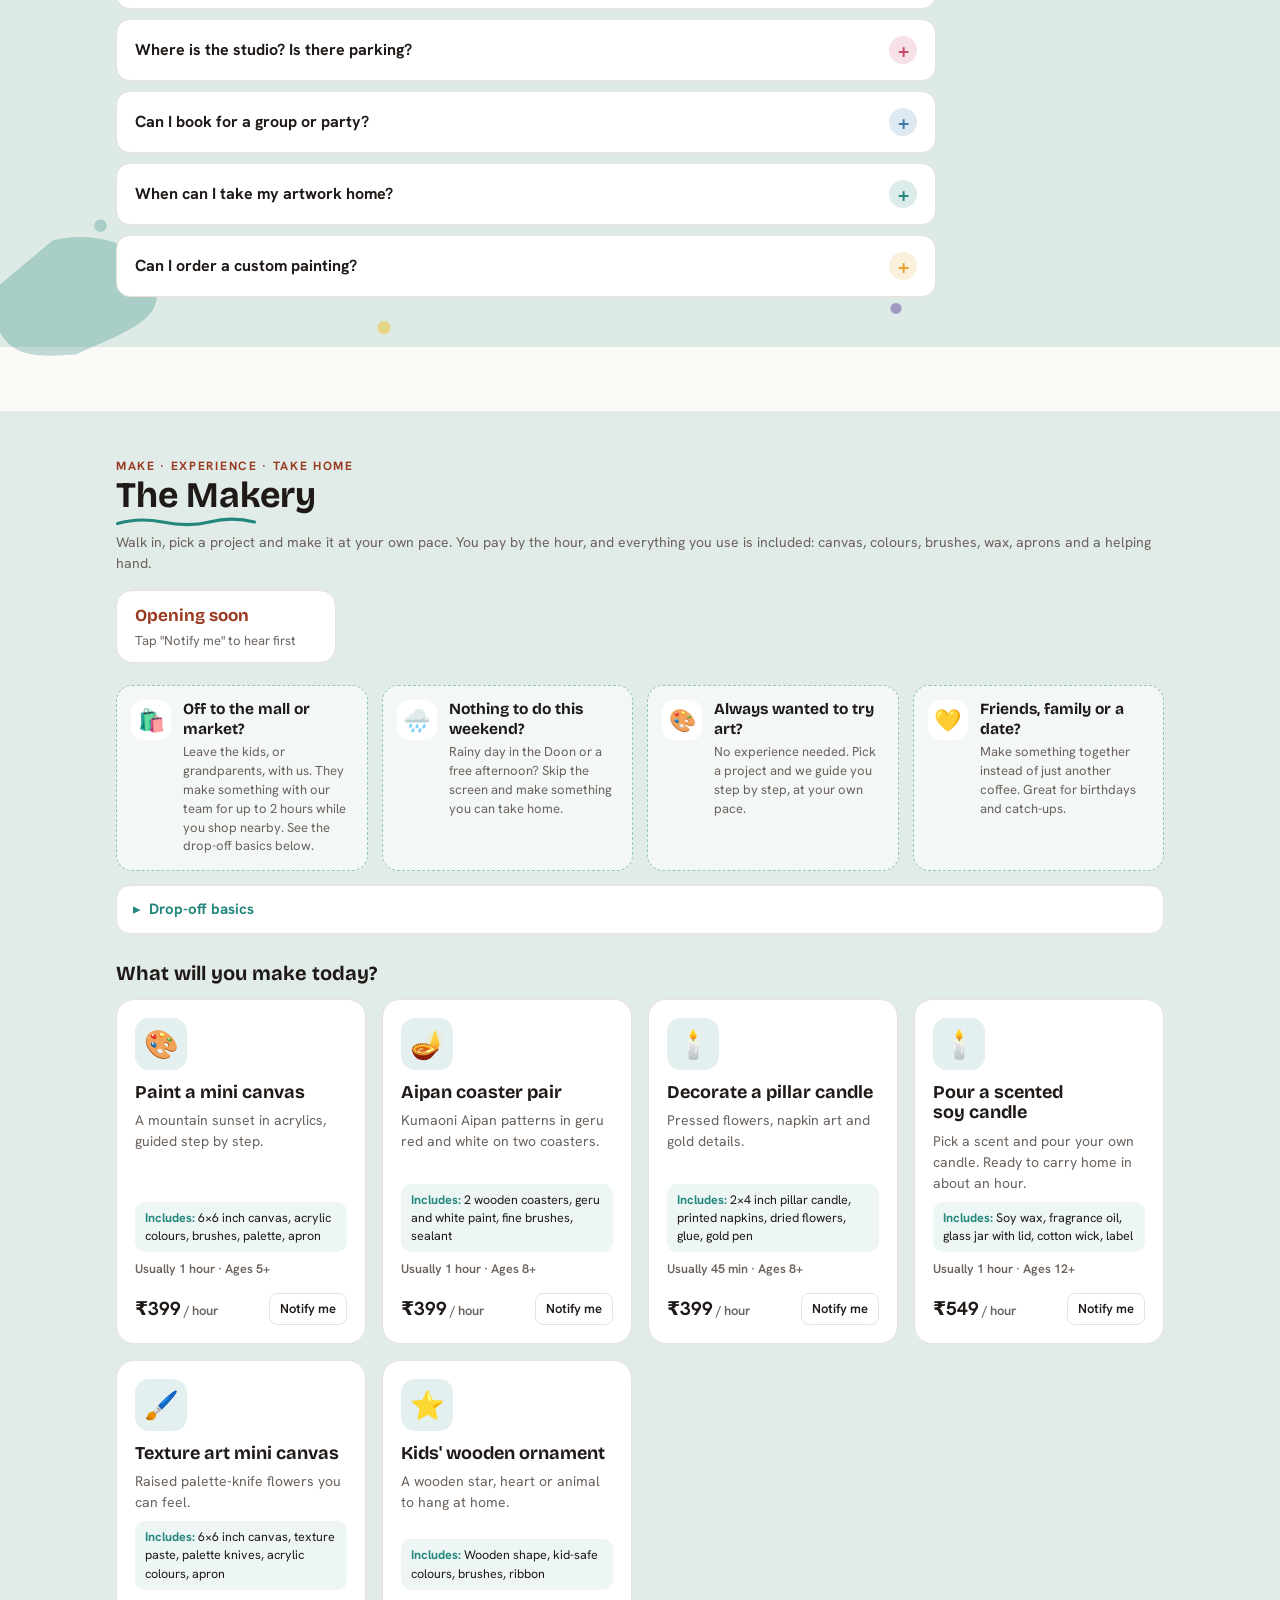
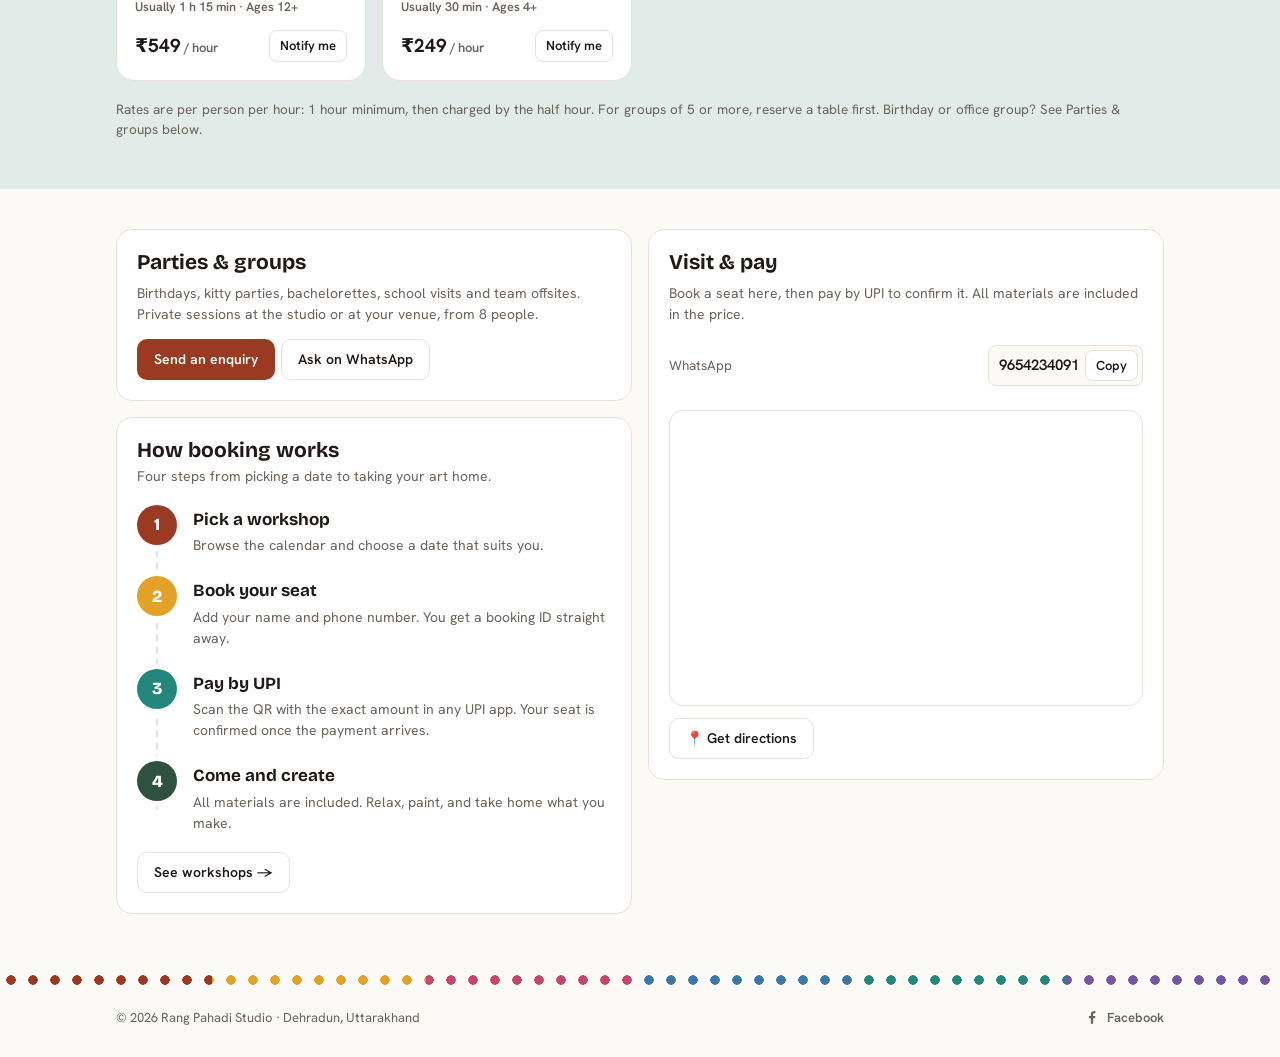
==== commit bdce4a81: "Move About us up, right after Workshops, so visitors meet Akanksha before the gallery On phones the " ====
--- a/index.html
+++ b/index.html
@@ -45,12 +45,12 @@
   <a href="#" style="display:flex;align-items:center;gap:10px;color:inherit;text-decoration:none"><img src="logo-512.png" alt="Rang Pahadi logo" width="56" height="56" onerror="this.onerror=null;var i=this;setTimeout(function(){i.src='logo-512.png?r='+Date.now()},1000)" style="display:block;border-radius:50%;box-shadow:0 0 0 1px rgba(0,0,0,.08),0 2px 8px rgba(60,20,0,.15)"><span class="brandmini" id="brandmini">Rang Pahadi Studio</span></a>
   <nav class="navlinks" aria-label="Main">
     <a href="#calendar" data-i18n="nav_workshops">Workshops</a>
+    <a href="#about" data-i18n="nav_about">About us</a>
     <a href="#gallery" data-i18n="nav_gallery" hidden>Gallery</a>
     <a href="#commission" data-i18n="nav_paint">Paint for me</a>
     <a href="#try-aipan" data-i18n="nav_try">Try it yourself</a>
     <a href="#gift" data-i18n="nav_gift">Gift</a>
     <a href="#faq" data-i18n="nav_faq">FAQ</a>
-    <a href="#about" data-i18n="nav_about">About us</a>
     <a href="#makery" data-i18n="nav_makery">The Makery</a>
     <a href="#visit" data-i18n="nav_visit">Visit</a>
     <button type="button" class="lang-btn" id="langBtn" data-i18n="lang_btn" aria-label="Switch language / भाषा बदलें">हिं</button>
--- a/style.css
+++ b/style.css
@@ -173,6 +173,9 @@
 .artist p{margin:14px 0 0;color:var(--muted);font-size:14.5px}
 .artist .quote{font-family:"Instrument Serif",Georgia,serif;font-style:italic;font-size:22px;line-height:1.25;color:var(--ink);margin-top:16px;padding-top:16px;border-top:1px dashed var(--line)}
 @media (max-width:760px){.about{grid-template-columns:1fr;gap:24px}.pillars{grid-template-columns:1fr}}
+/* phones: heading, then "Meet the artist", then the longer story, so visitors see who Akanksha is straight away */
+@media (max-width:760px){.about{gap:0}.about>div{display:contents}.about .story{order:2;margin-top:22px}.about .pillars{order:3}.about>.artist{order:1;margin-top:18px}}
+.wk-block+#about{margin-top:0}
 footer{border-top:1px solid var(--line);padding-block:20px 30px;color:var(--muted);font-size:13px}
 @media (max-width:760px){
   .hero{grid-template-columns:1fr;gap:32px;padding-block:32px 44px}
@@ -348,7 +351,9 @@
 .social-btns{display:flex;flex-wrap:wrap;gap:10px;margin-top:16px}
 .ig-icon{display:inline-grid;place-items:center}
 .ig-strip{display:flex;align-items:center;gap:12px;padding:16px 18px;border-radius:16px;text-decoration:none;color:#fff;font-weight:600;background:linear-gradient(100deg,#8a2d60,#b8492d 55%,#d89a2b)}
-.ig-strip span{flex:1}
+.ig-strip > span:not(.ig-icon){flex:1;min-width:0;line-height:1.35}
+.ig-strip .ig-icon{flex:none;width:38px;height:38px;border-radius:12px;background:rgba(255,255,255,.18)}
+.ig-strip > b{flex:none;font-size:18px}
 .ig-strip:hover{filter:brightness(1.06)}
 .footer-ig{color:inherit;text-decoration:none;display:inline-flex;align-items:center;gap:6px;font-weight:600}
 .footer-ig:hover{color:var(--geru)}
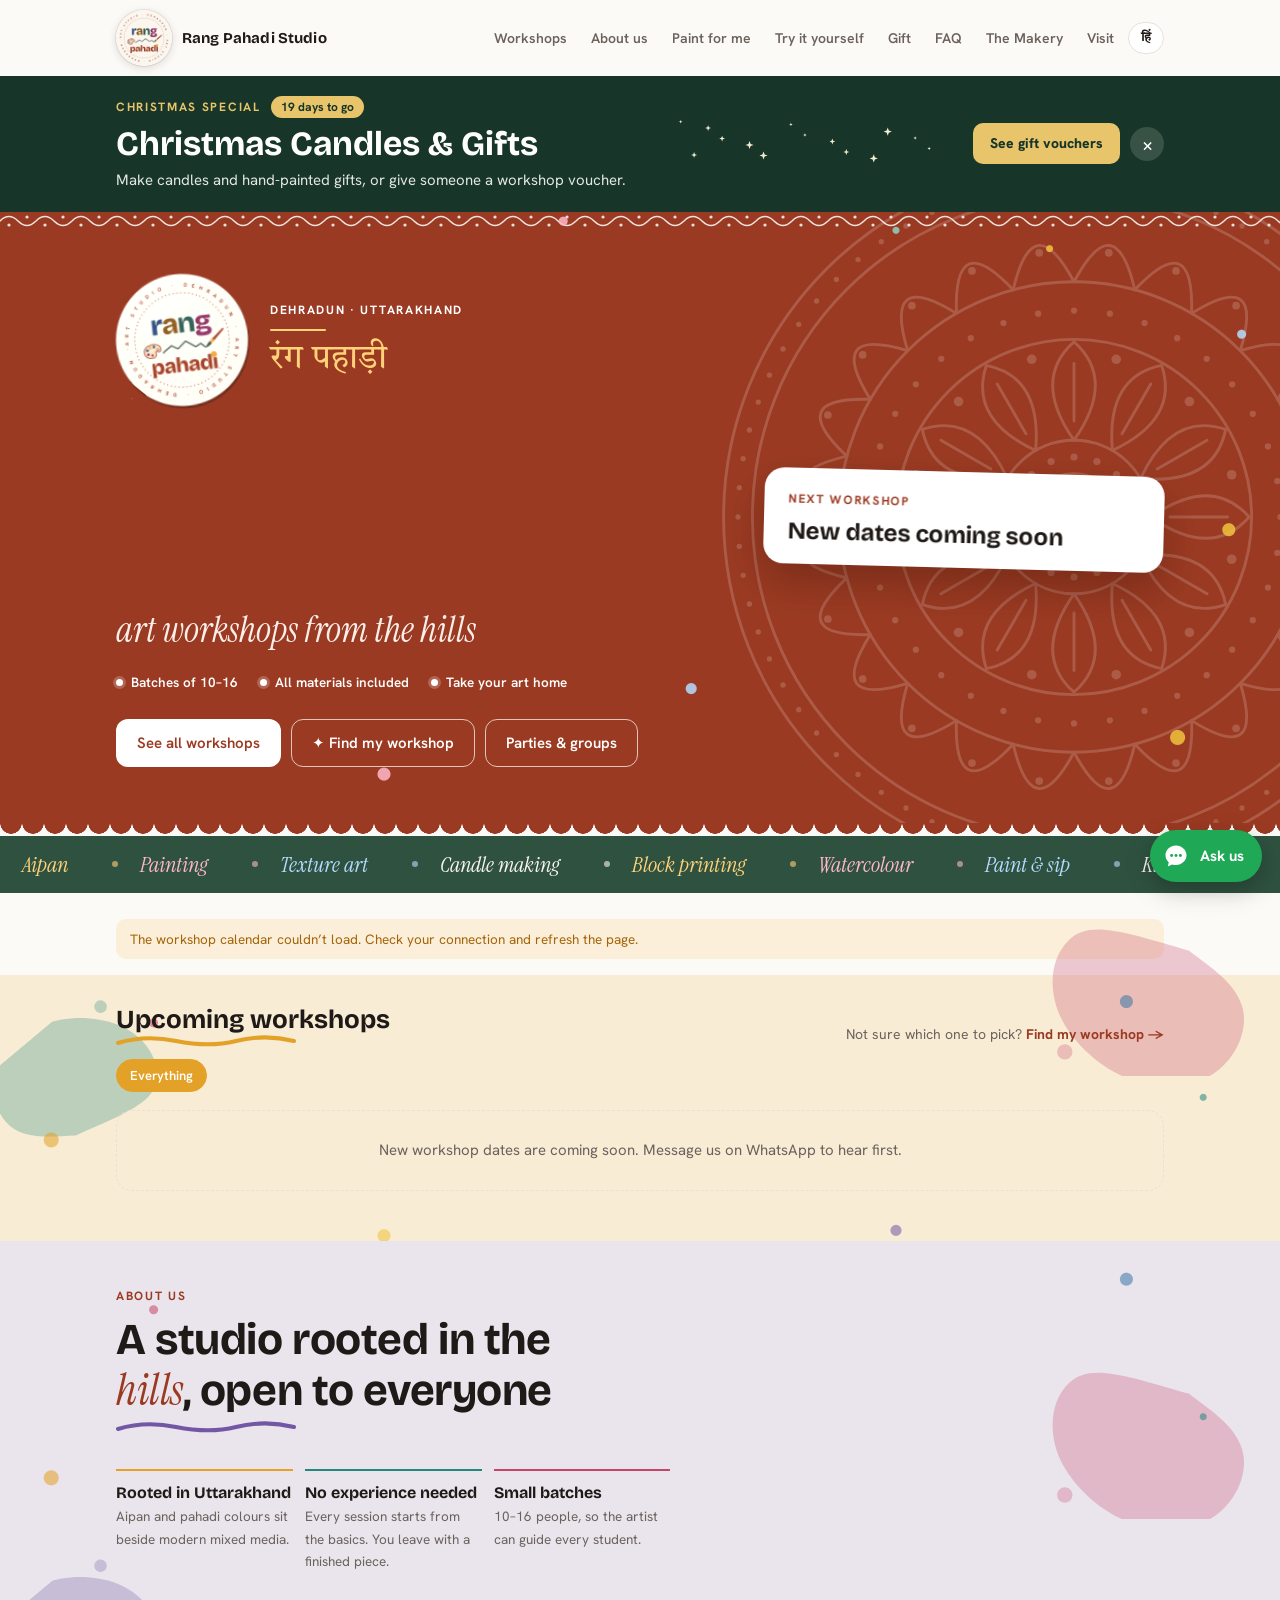
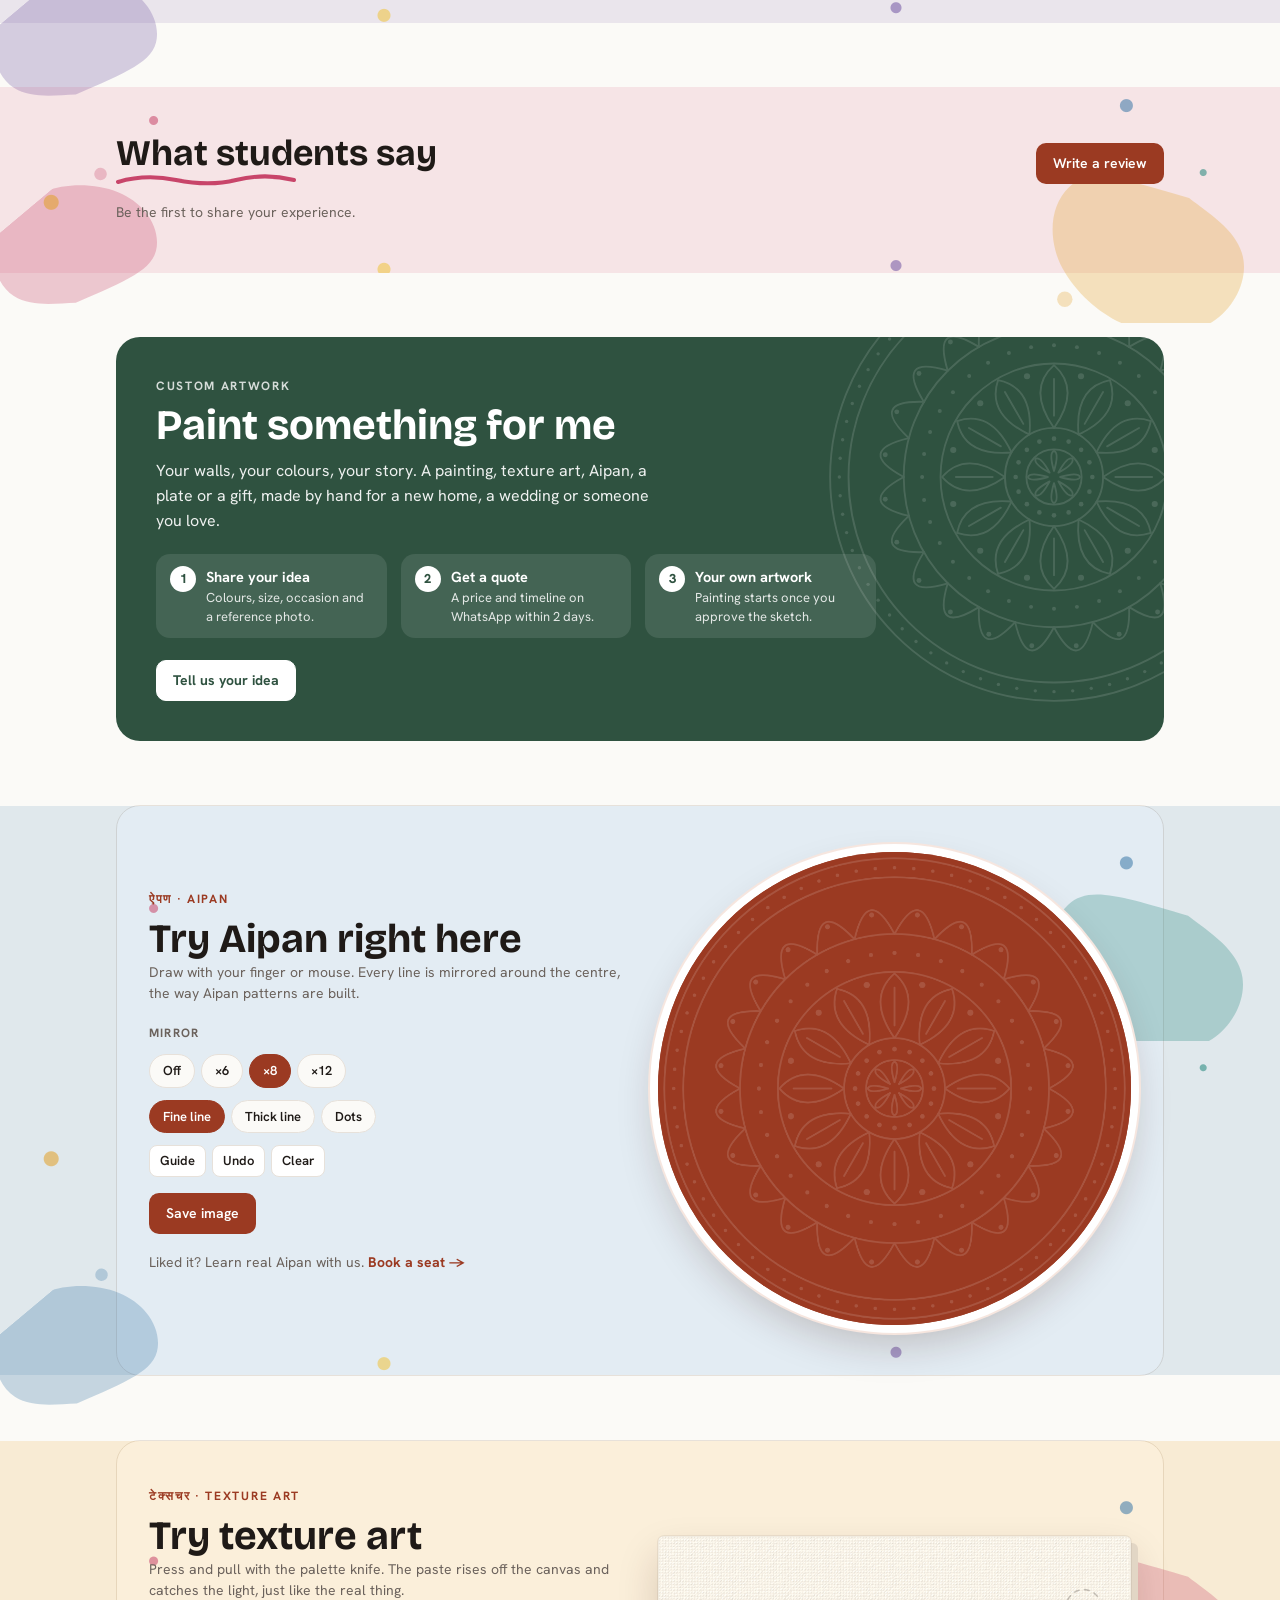
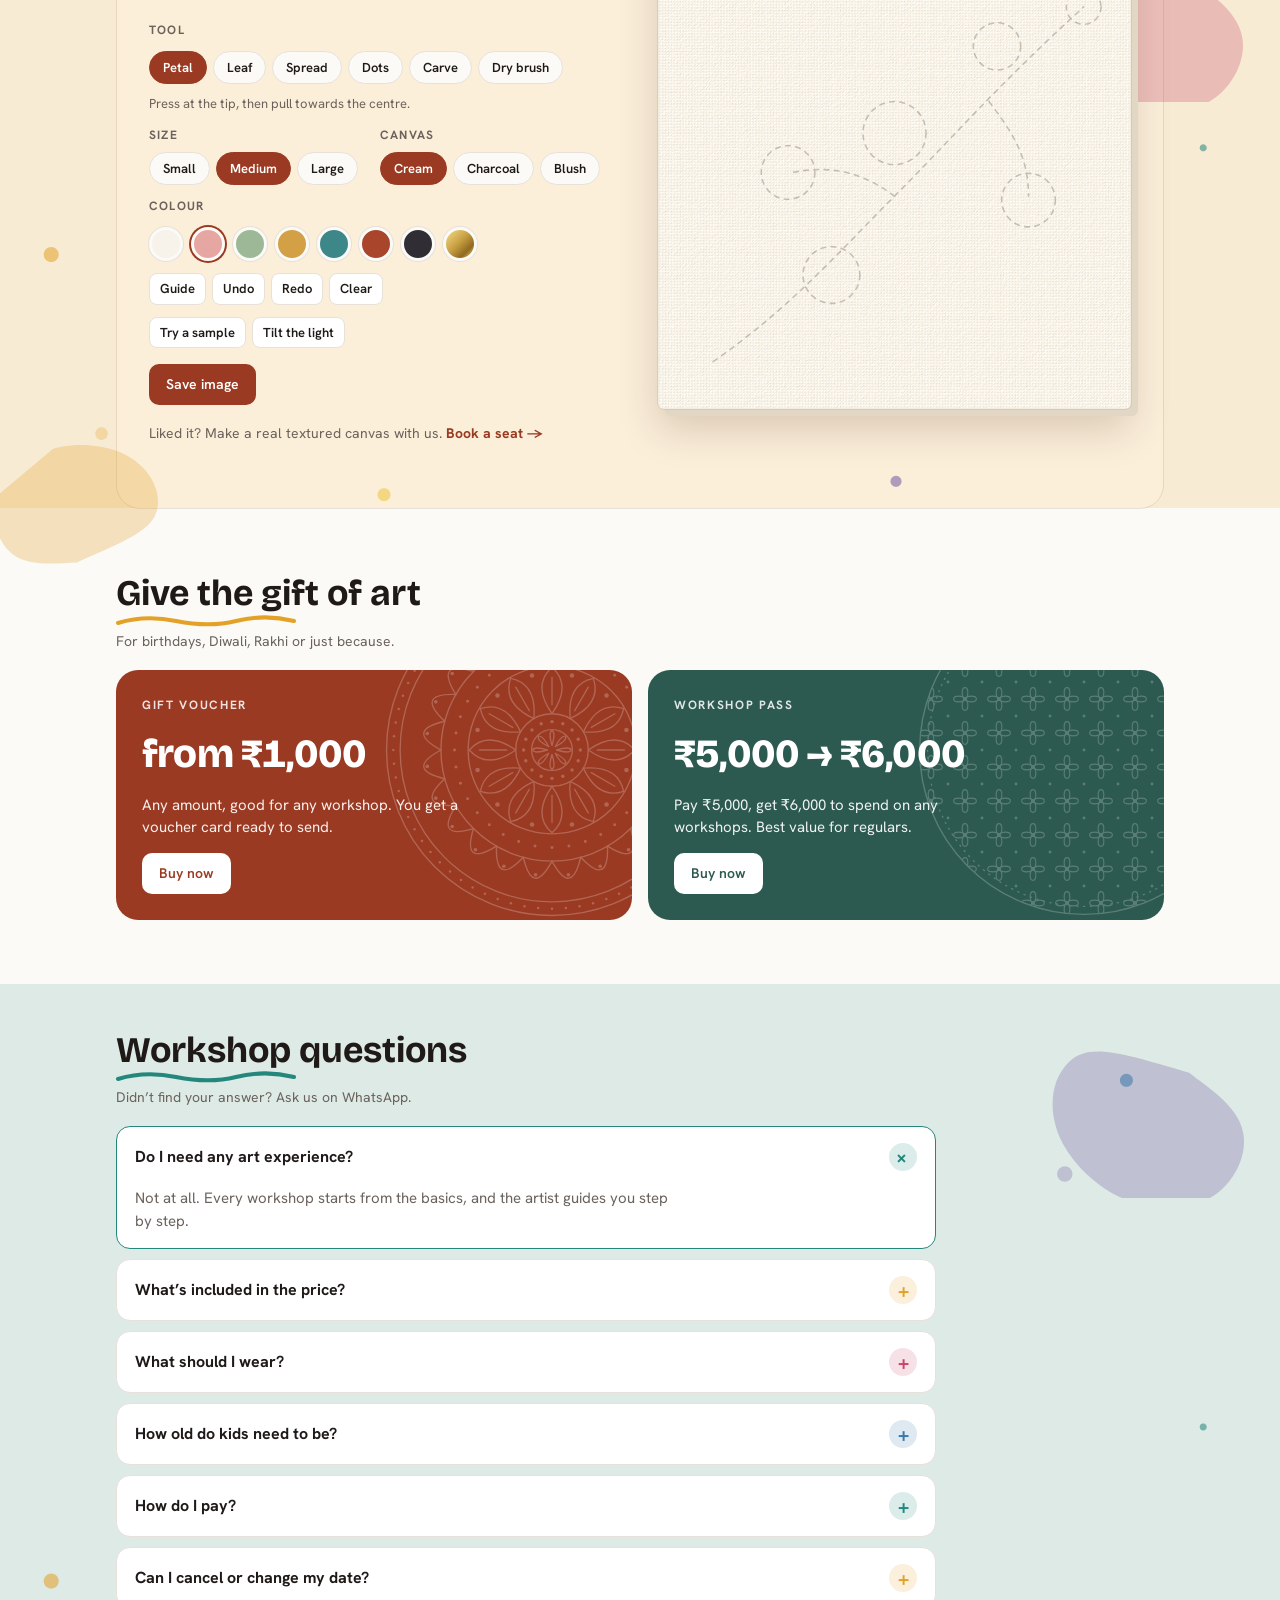
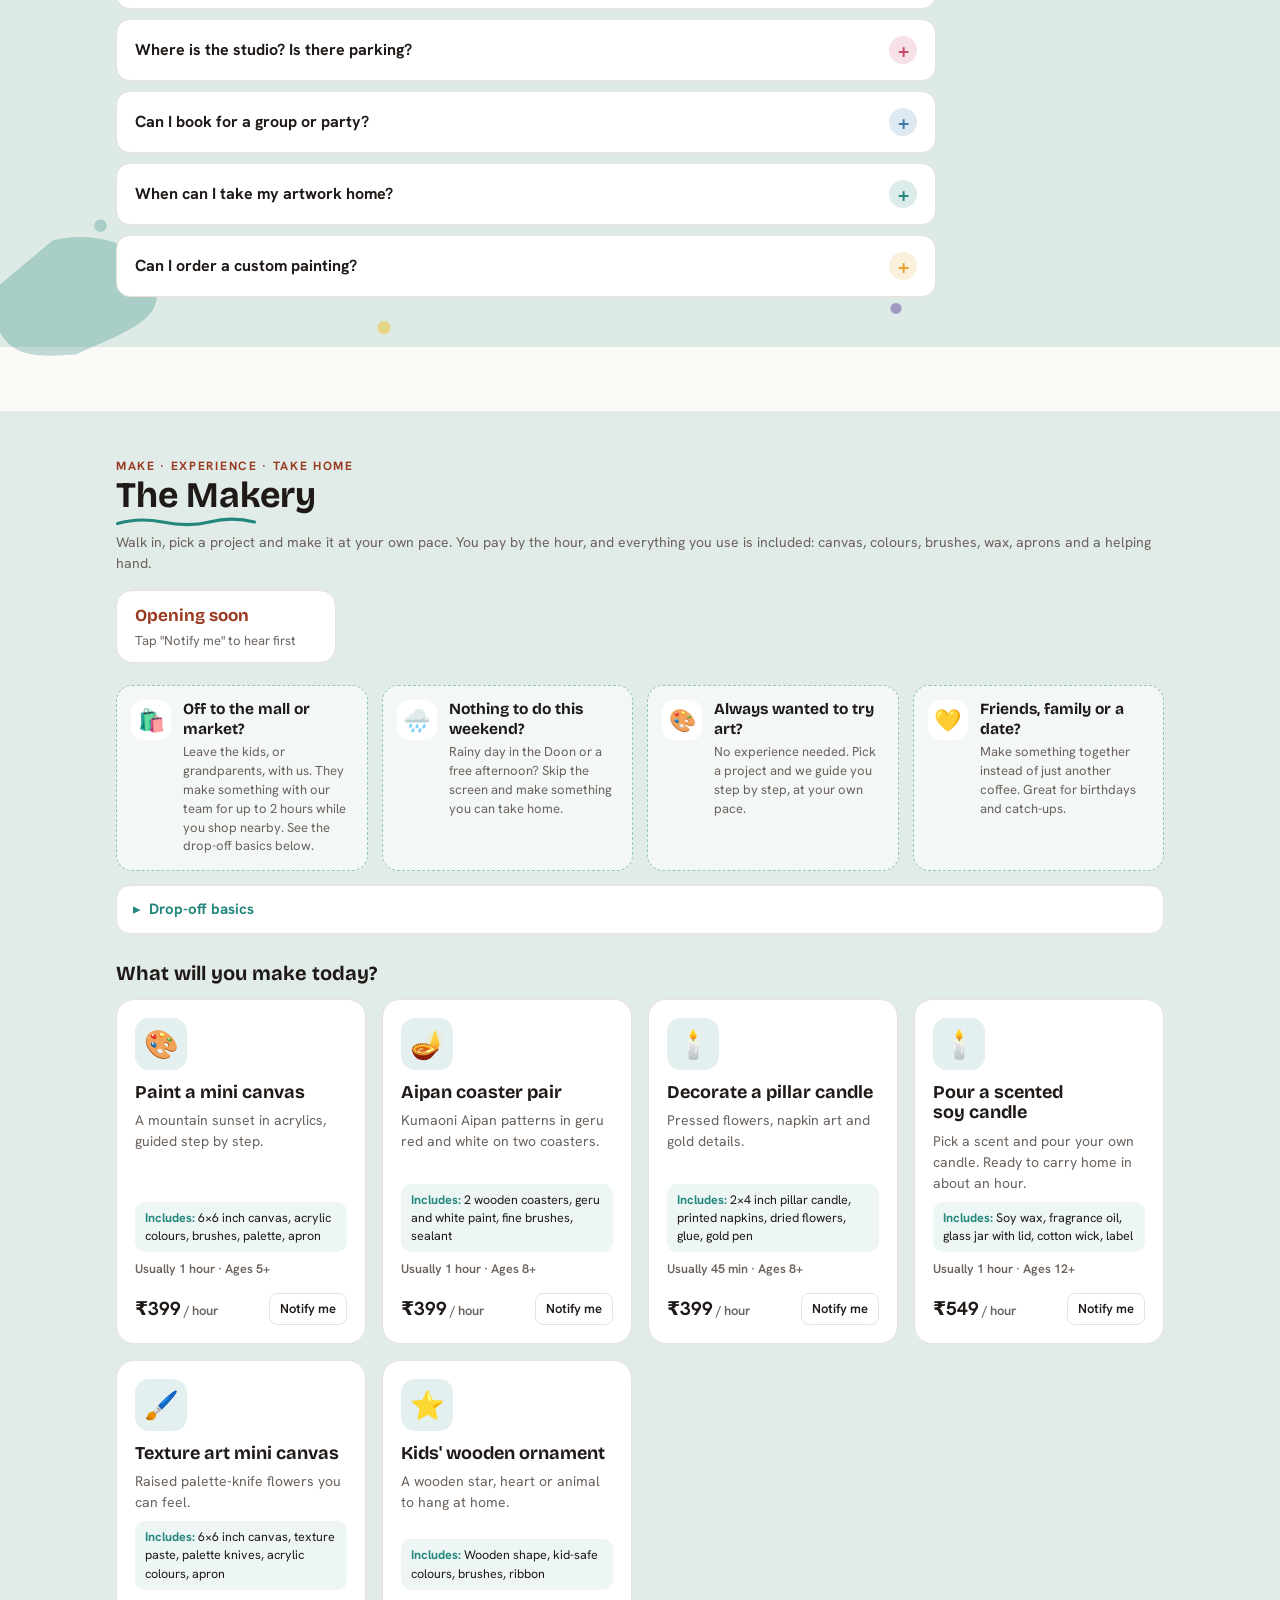
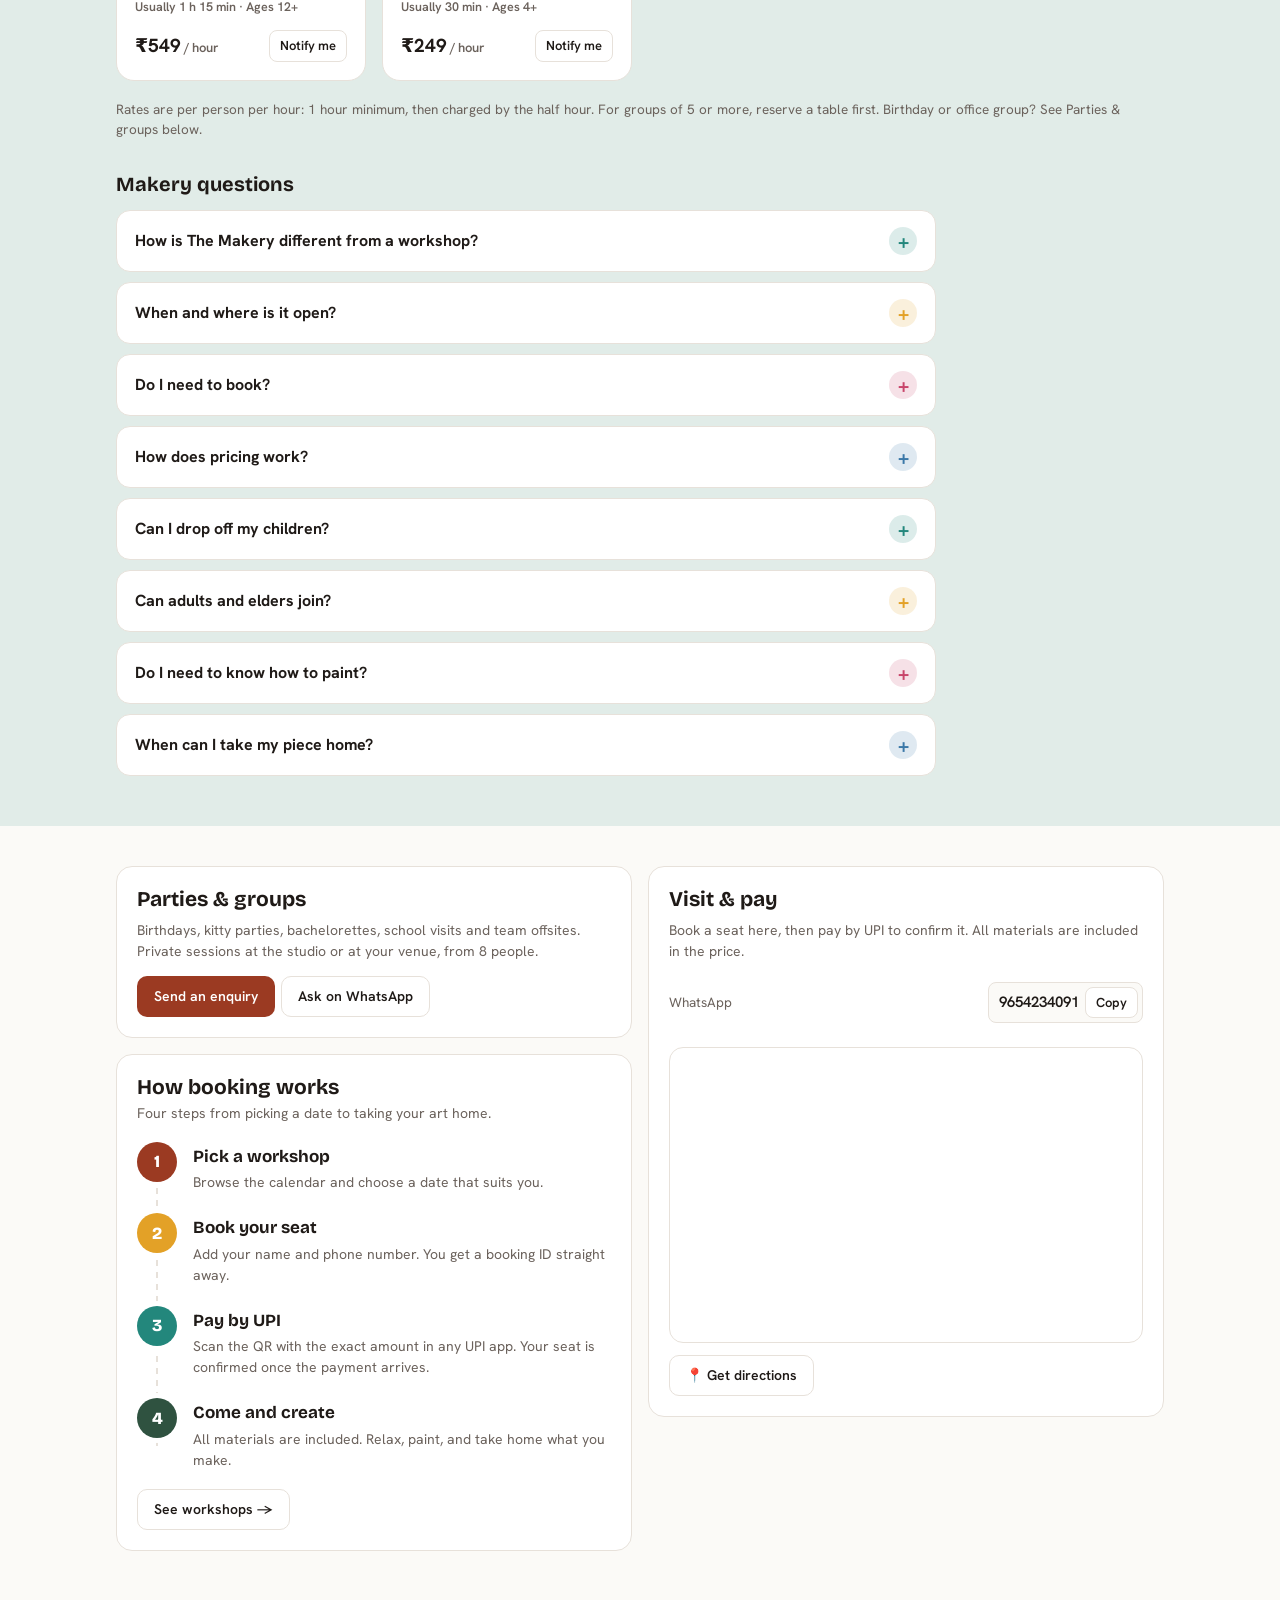
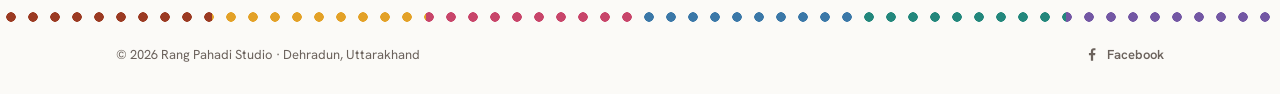
==== commit af84c3cd: "Show a coloured hero instantly while the page loads, instead of plain text Co-Authored-By: Claude Op" ====
--- a/index.html
+++ b/index.html
@@ -57,6 +57,15 @@
   </nav>
 </header>
 <div id="app">
+<!-- Shown instantly while app.js downloads (slow phones), so the first thing visitors see is the coloured hero, not
+     plain text. app.js replaces everything inside #app with the real page. -->
+<div class="seo-hero" style="--band:#9b3a22"><section class="band"><div class="wrap hero"><div>
+  <div class="hero-id"><img class="hero-logo" src="logo-512.png" alt="" width="132" height="132"><div class="hero-place"><span class="eyebrow">Dehradun · Uttarakhand</span><span class="rule"></span><span class="deva" lang="hi">रंग पहाड़ी</span></div></div>
+  <p class="h1-like">Rang Pahadi Studio</p>
+  <div class="sub">art workshops from the hills</div>
+  <p class="lede">Hands-on art workshops in the Doon valley: Aipan, painting, texture art, candle making, block printing and kids' classes. All materials included.</p>
+  <ul class="facts"><li>Batches of 10–16</li><li>All materials included</li><li>Take your art home</li></ul>
+</div></div></section></div>
 <main class="wrap seo-static" style="padding:32px 16px;max-width:880px;margin:0 auto;line-height:1.6">
   <h1>Rang Pahadi Studio: art workshops in Dehradun</h1>
   <p>Rang Pahadi Studio is a hands-on art studio in Dehradun, Uttarakhand, run by artist Akanksha Singhal. Join a small-batch workshop, learn step by step and take home what you make. No experience needed, and all materials are included.</p>
--- a/style.css
+++ b/style.css
@@ -368,3 +368,8 @@
 .rb-cap-view{border:0;background:var(--geru);color:#fff;font:inherit;font-weight:700;font-size:13.5px;border-radius:99px;padding:8px 14px;cursor:pointer;white-space:nowrap}
 .rb-cap-view:hover{filter:brightness(1.08)}
 @media (max-width:760px){#artwork .rb-showcase{height:410px}.rb-cap{border-radius:18px;padding:10px 12px;margin-top:-10px}.rb-cap-text{text-align:center;align-items:center;width:100%}}
+
+/* loading hero (index.html) uses the real hero's styles; its title is a <p> so the page keeps one h1 */
+.seo-hero .h1-like{font-family:var(--display);text-wrap:balance;font-size:clamp(46px,7.6vw,96px);font-weight:800;letter-spacing:-.025em;line-height:.95;margin:14px 0 0}
+.seo-hero .hero{grid-template-columns:1fr}
+.seo-hero .hero-place{display:flex;align-items:center;gap:12px;flex-wrap:wrap;margin-top:18px}.seo-hero .rule{width:36px;height:1.5px;background:currentColor;opacity:.5}
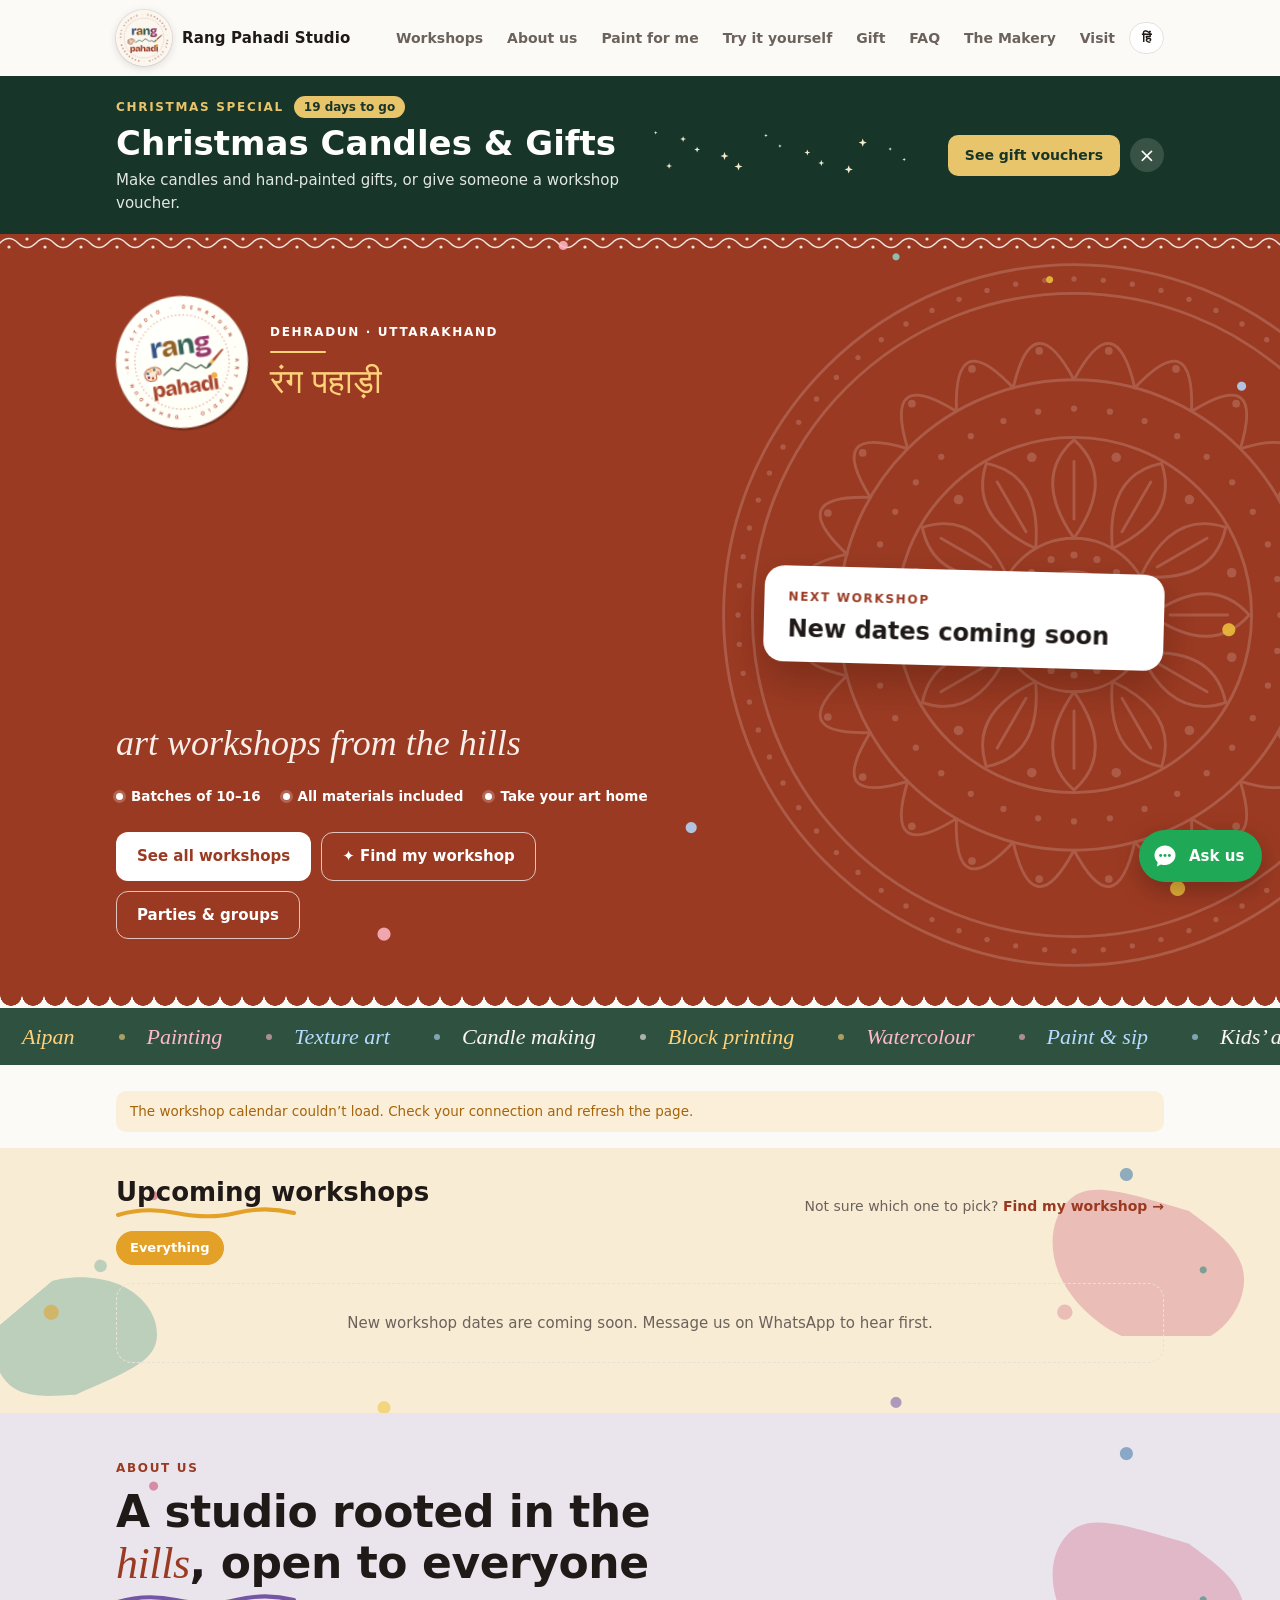
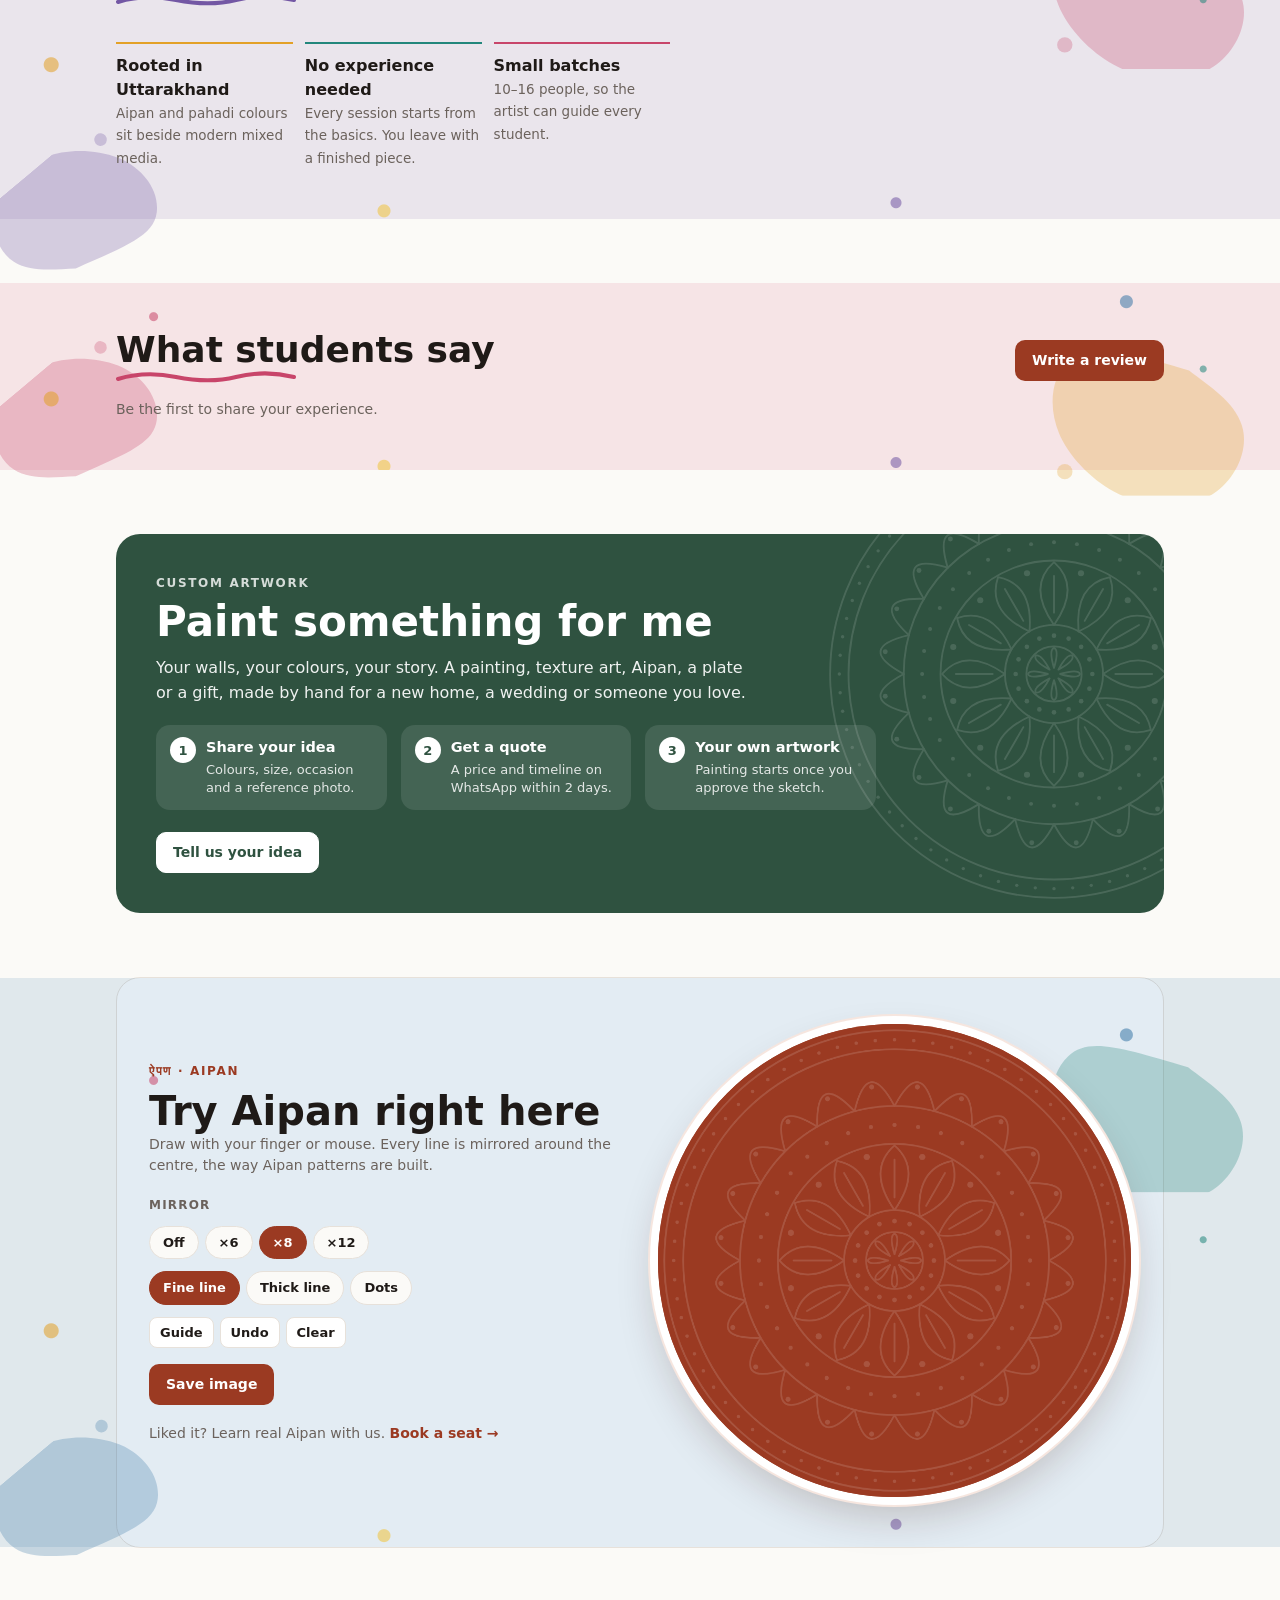
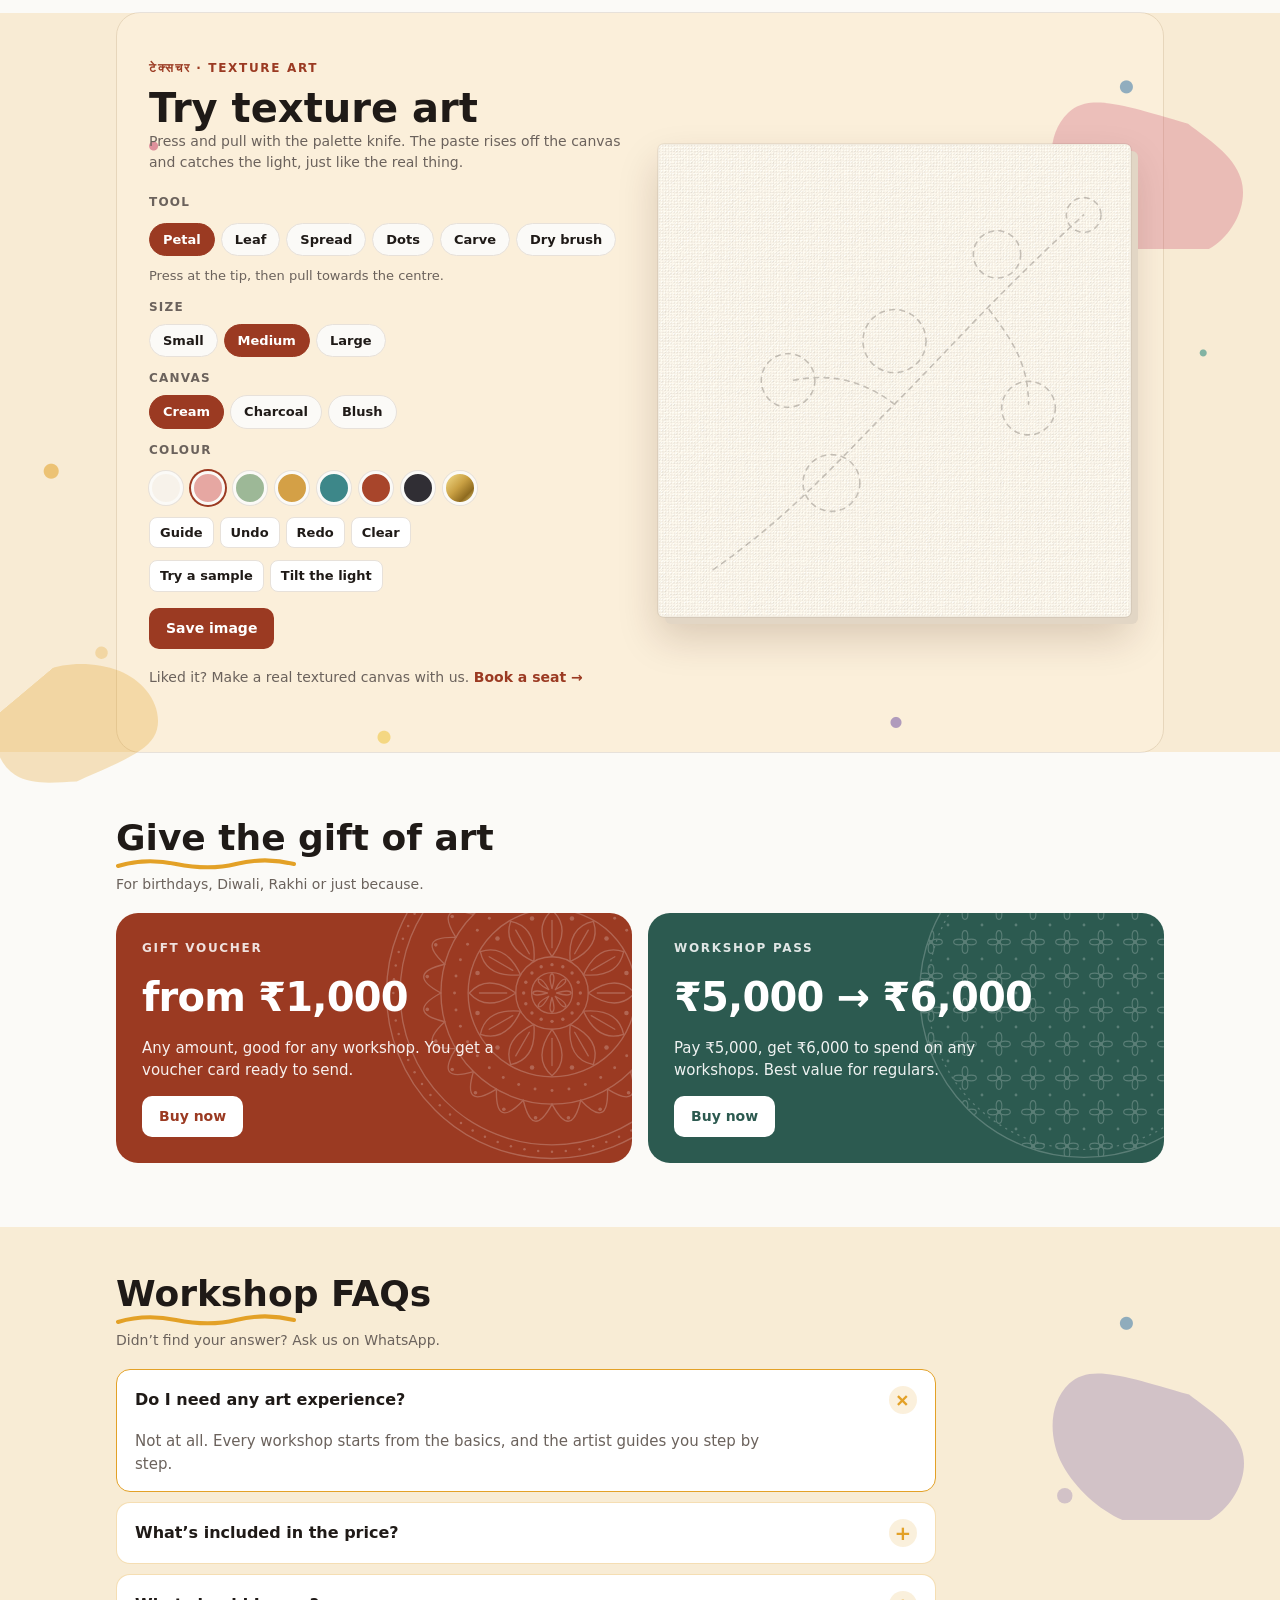
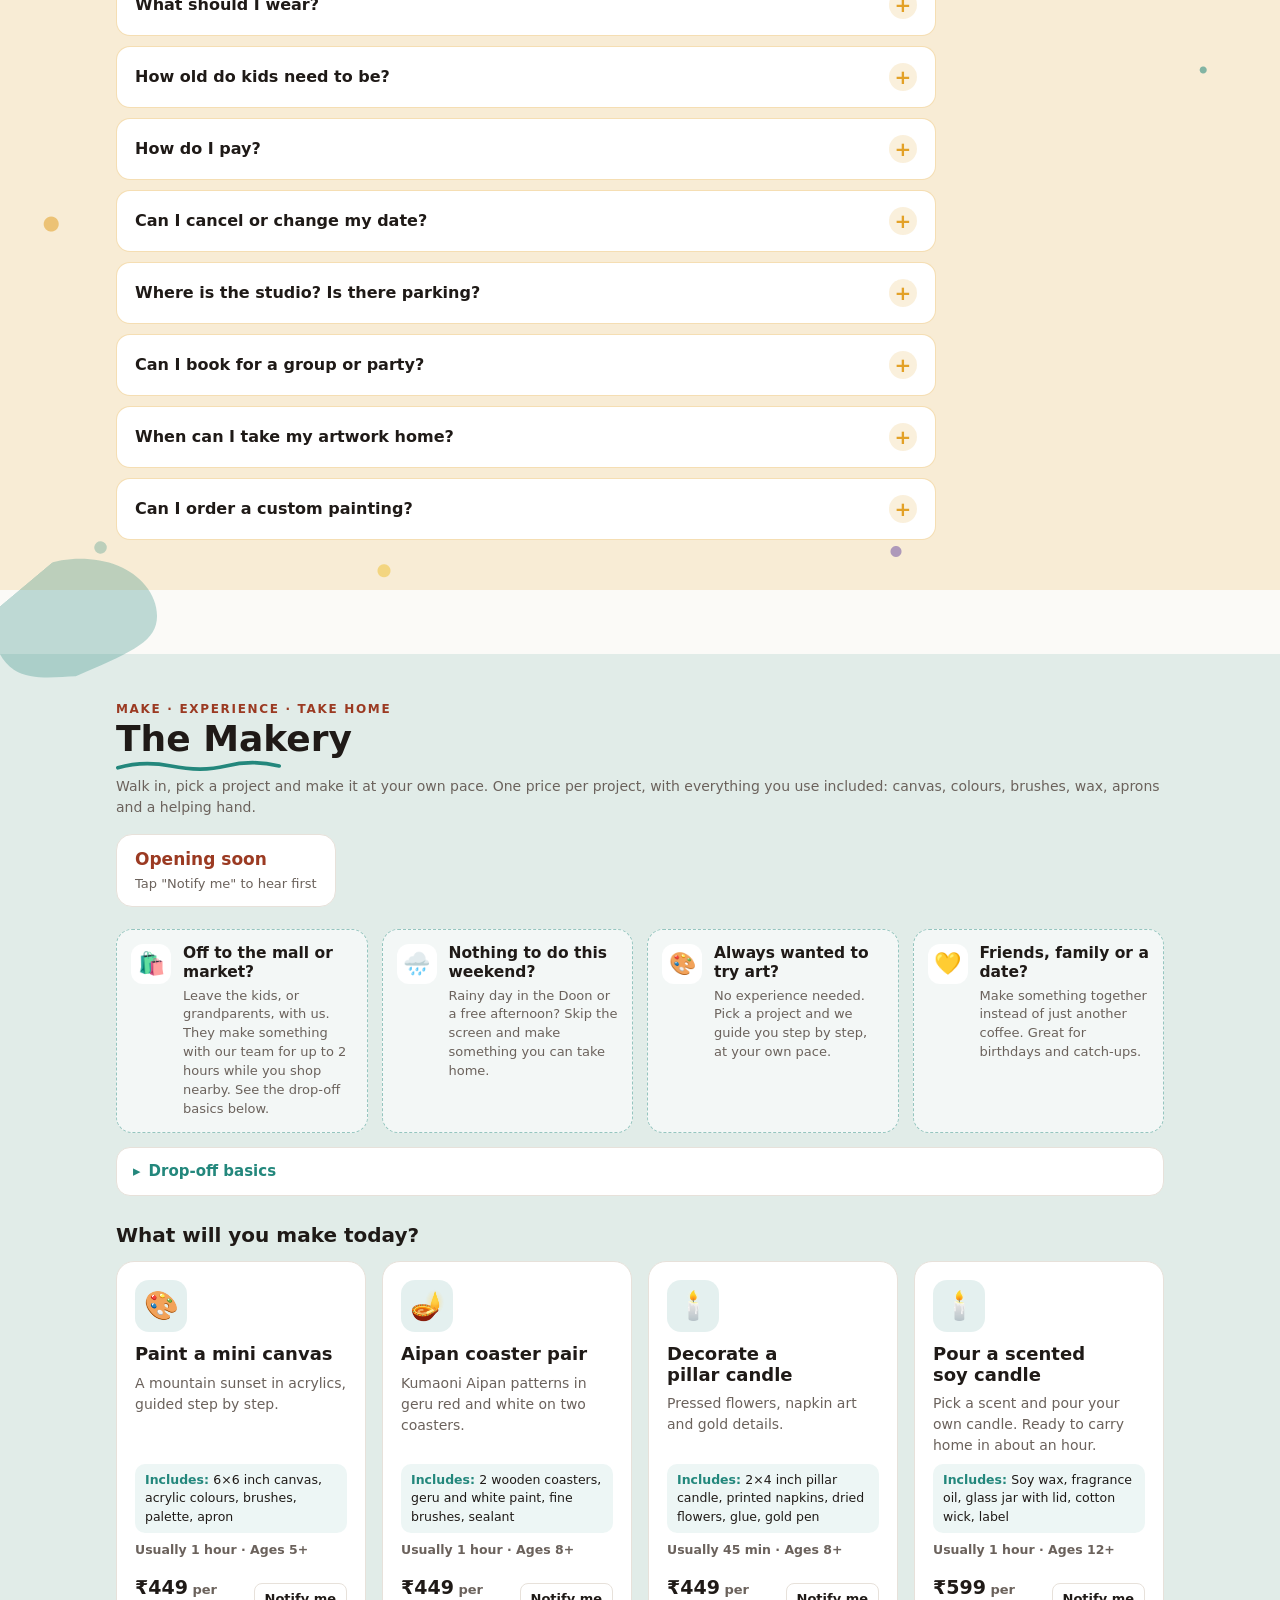
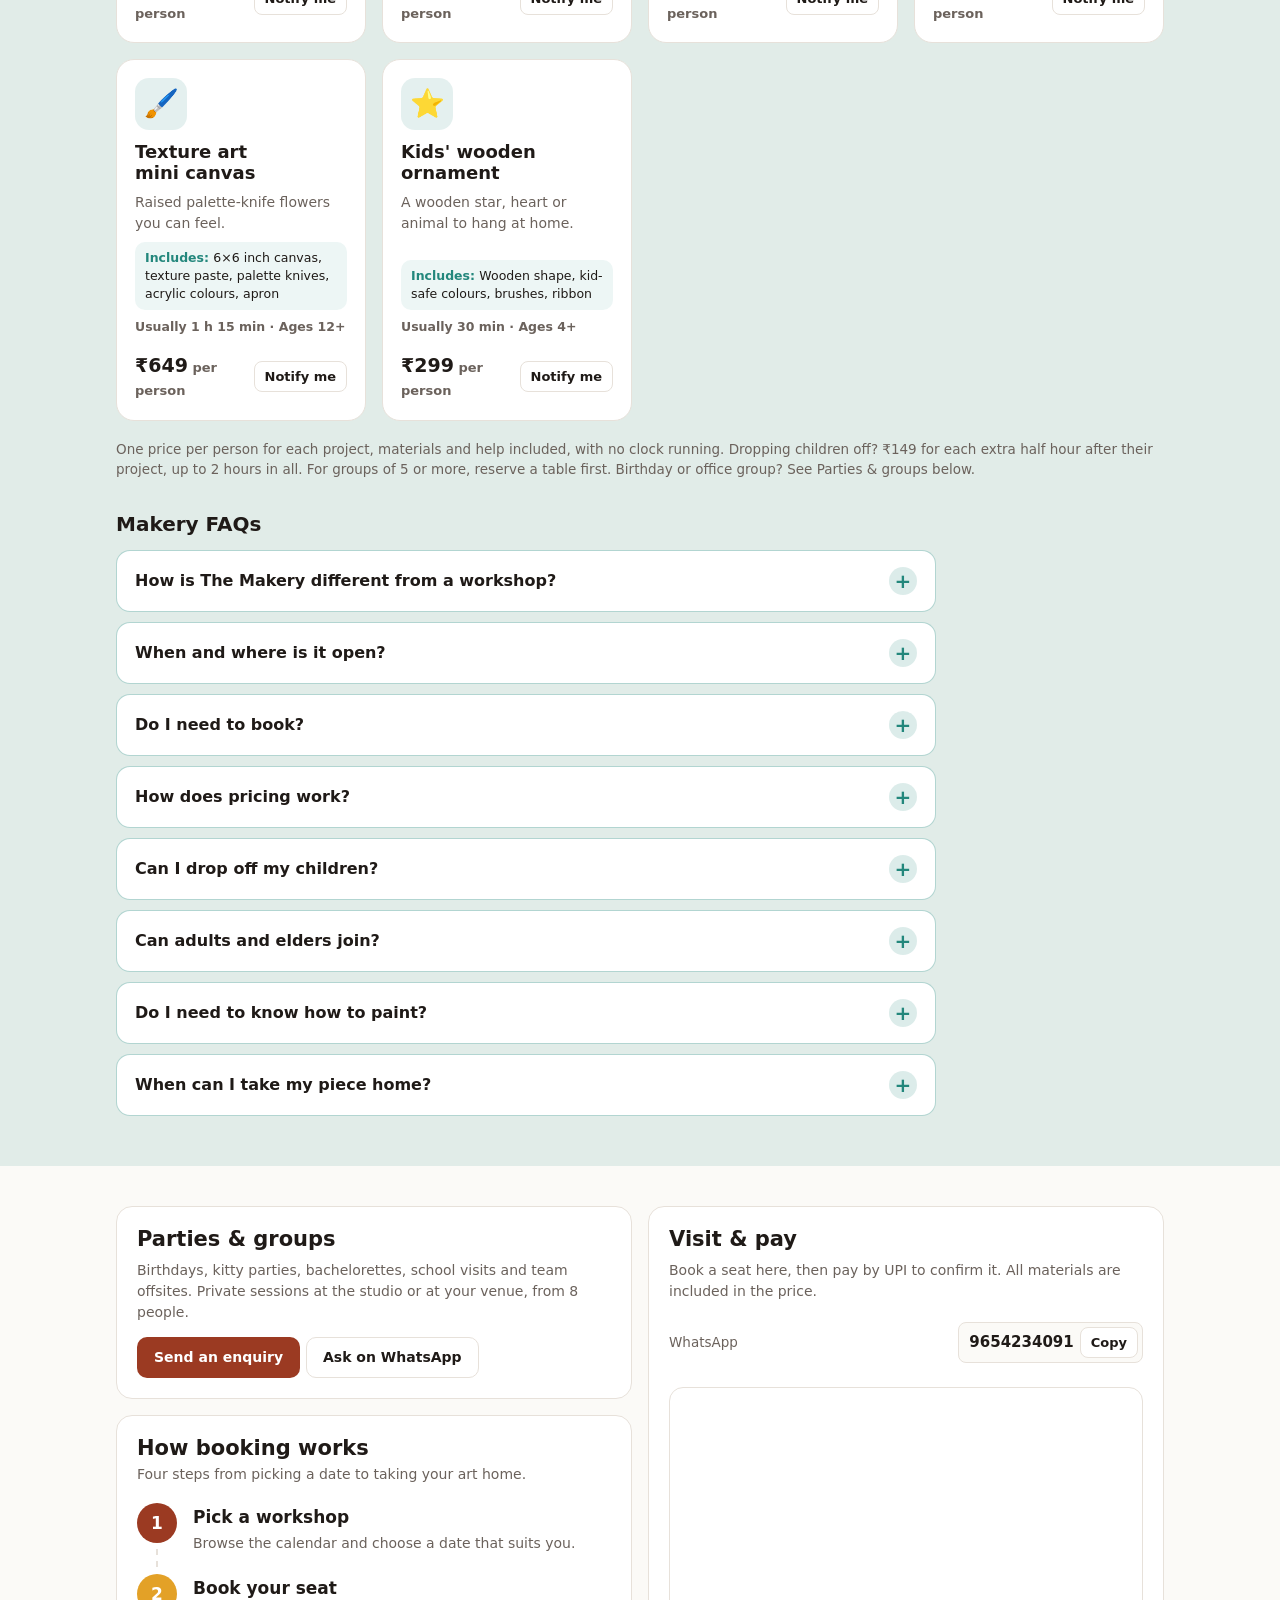
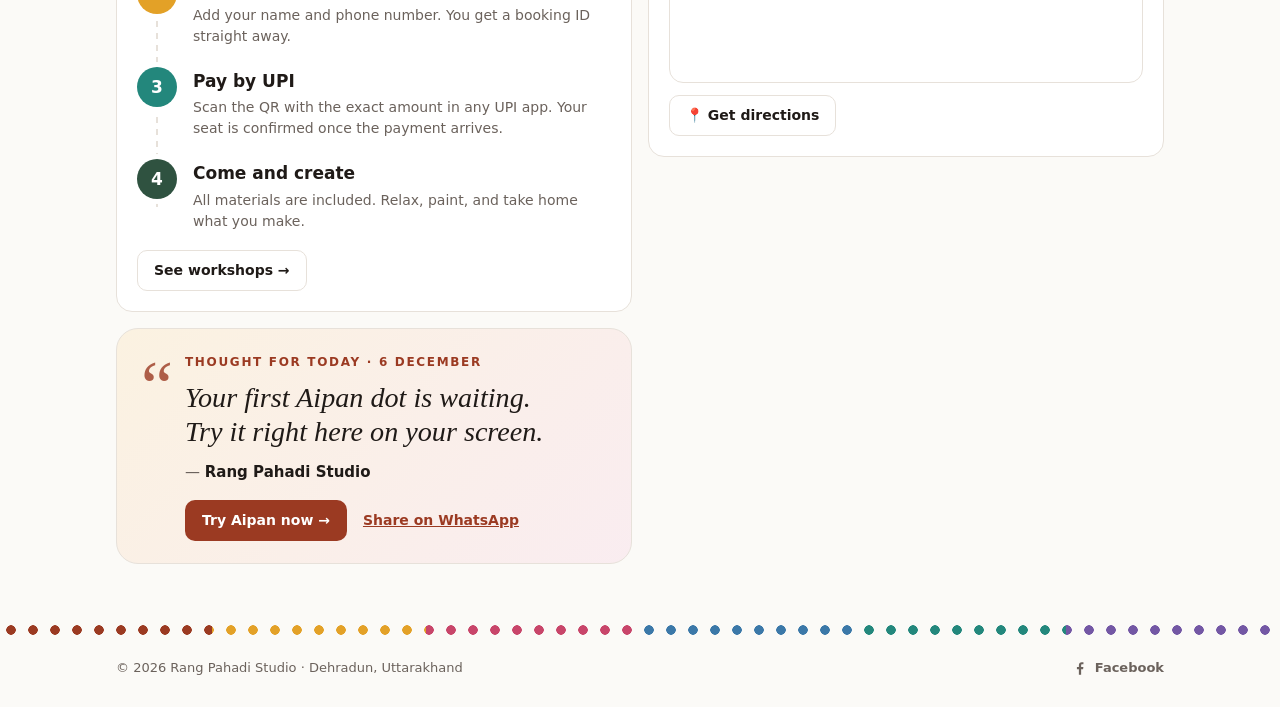
==== commit 437c6aa5: "Security: block formula injection in the Sheet, rate-limit submissions, longer voucher codes, CSP Co" ====
--- a/index.html
+++ b/index.html
@@ -3,6 +3,9 @@
 <head>
 <meta charset="utf-8">
 <meta name="viewport" content="width=device-width, initial-scale=1, viewport-fit=cover">
+<!-- Security: only load scripts, styles and data from the places this site really uses -->
+<meta http-equiv="Content-Security-Policy" content="default-src 'self'; script-src 'self' 'unsafe-inline' https://www.googletagmanager.com; style-src 'self' 'unsafe-inline' https://fonts.googleapis.com; font-src 'self' data: https://fonts.gstatic.com; img-src 'self' data: blob: https:; connect-src 'self' https://script.google.com https://script.googleusercontent.com https://*.google-analytics.com https://*.analytics.google.com https://www.googletagmanager.com https://*.doubleclick.net; frame-src https://www.google.com https://maps.google.com; worker-src 'self'; manifest-src 'self'; object-src 'none'; base-uri 'self'; form-action 'self'; upgrade-insecure-requests">
+<meta name="referrer" content="strict-origin-when-cross-origin">
 <title>Rang Pahadi Studio · Art workshops in Dehradun</title>
 <meta name="description" content="Hands-on art workshops in Dehradun: Aipan, painting, texture art, candle making, block printing and kids' classes. All materials included. Book a seat online.">
 <meta property="og:title" content="Rang Pahadi Studio · Art workshops in Dehradun">
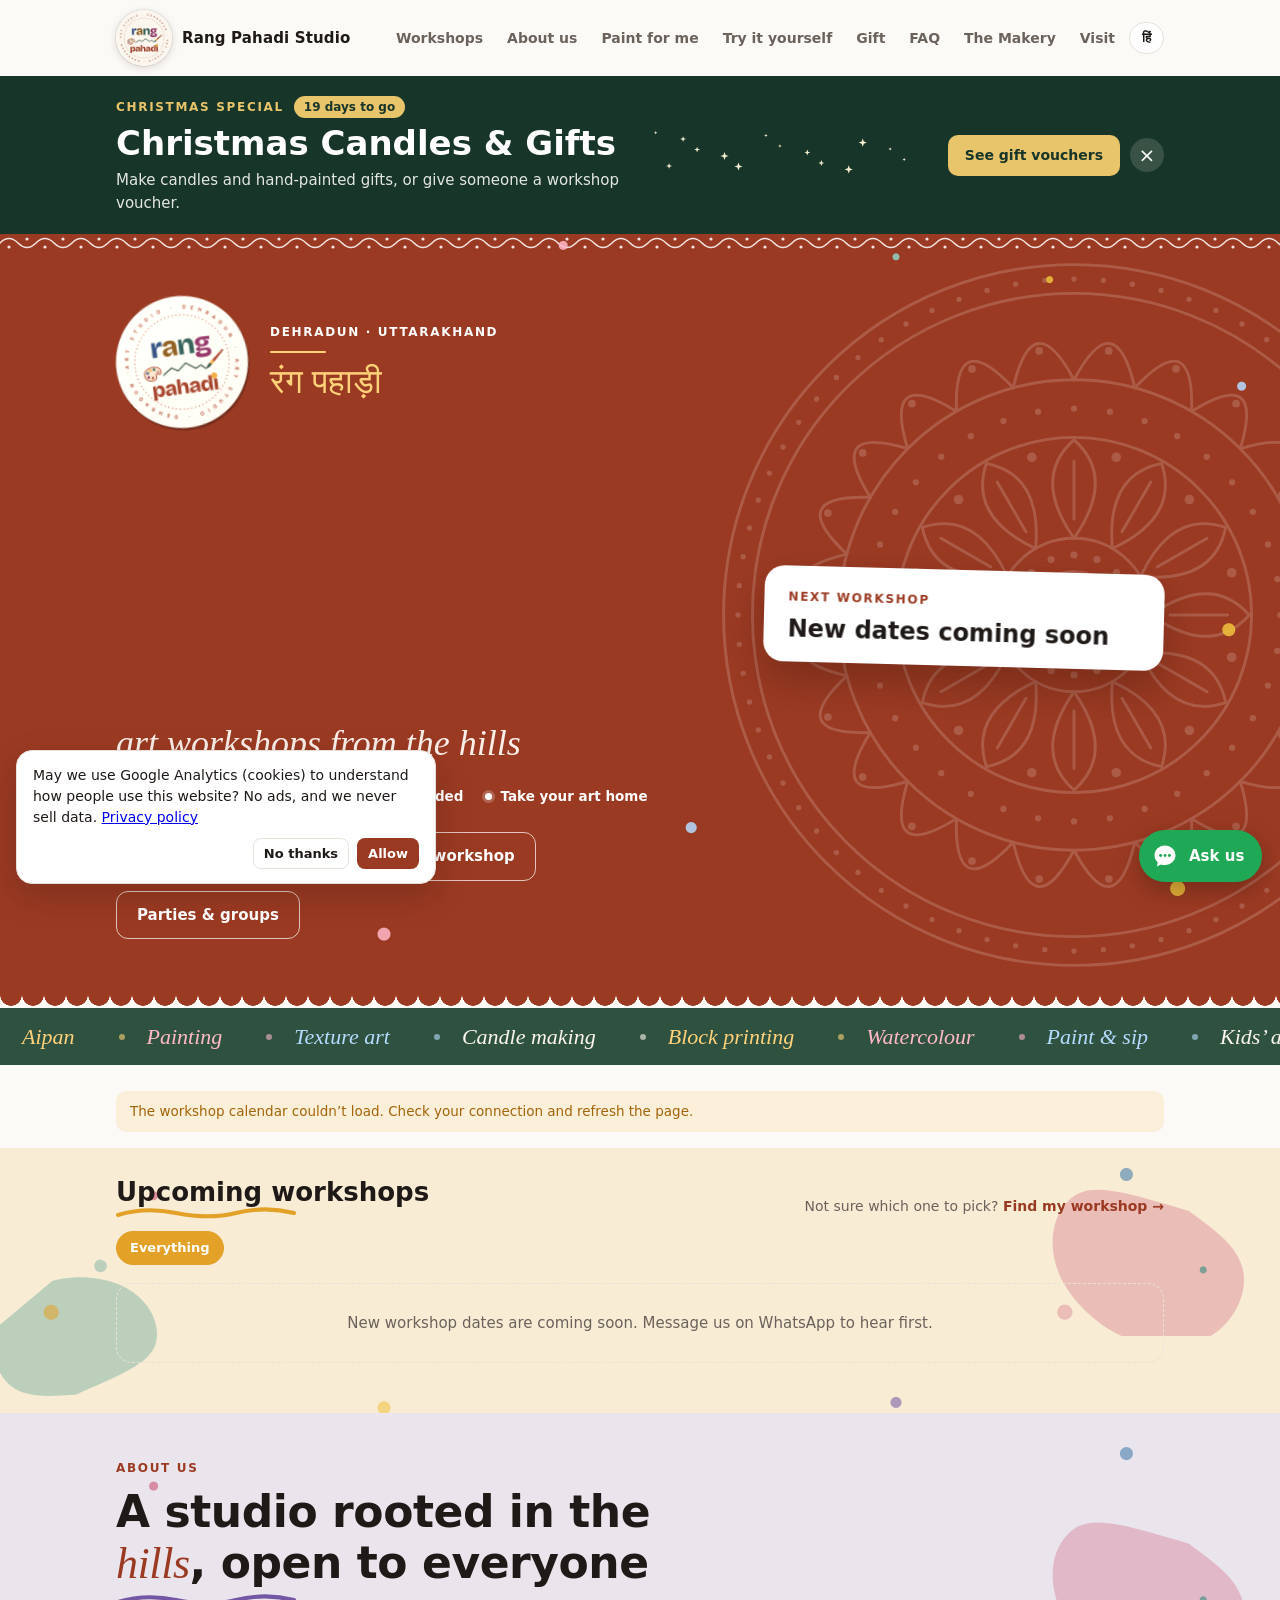
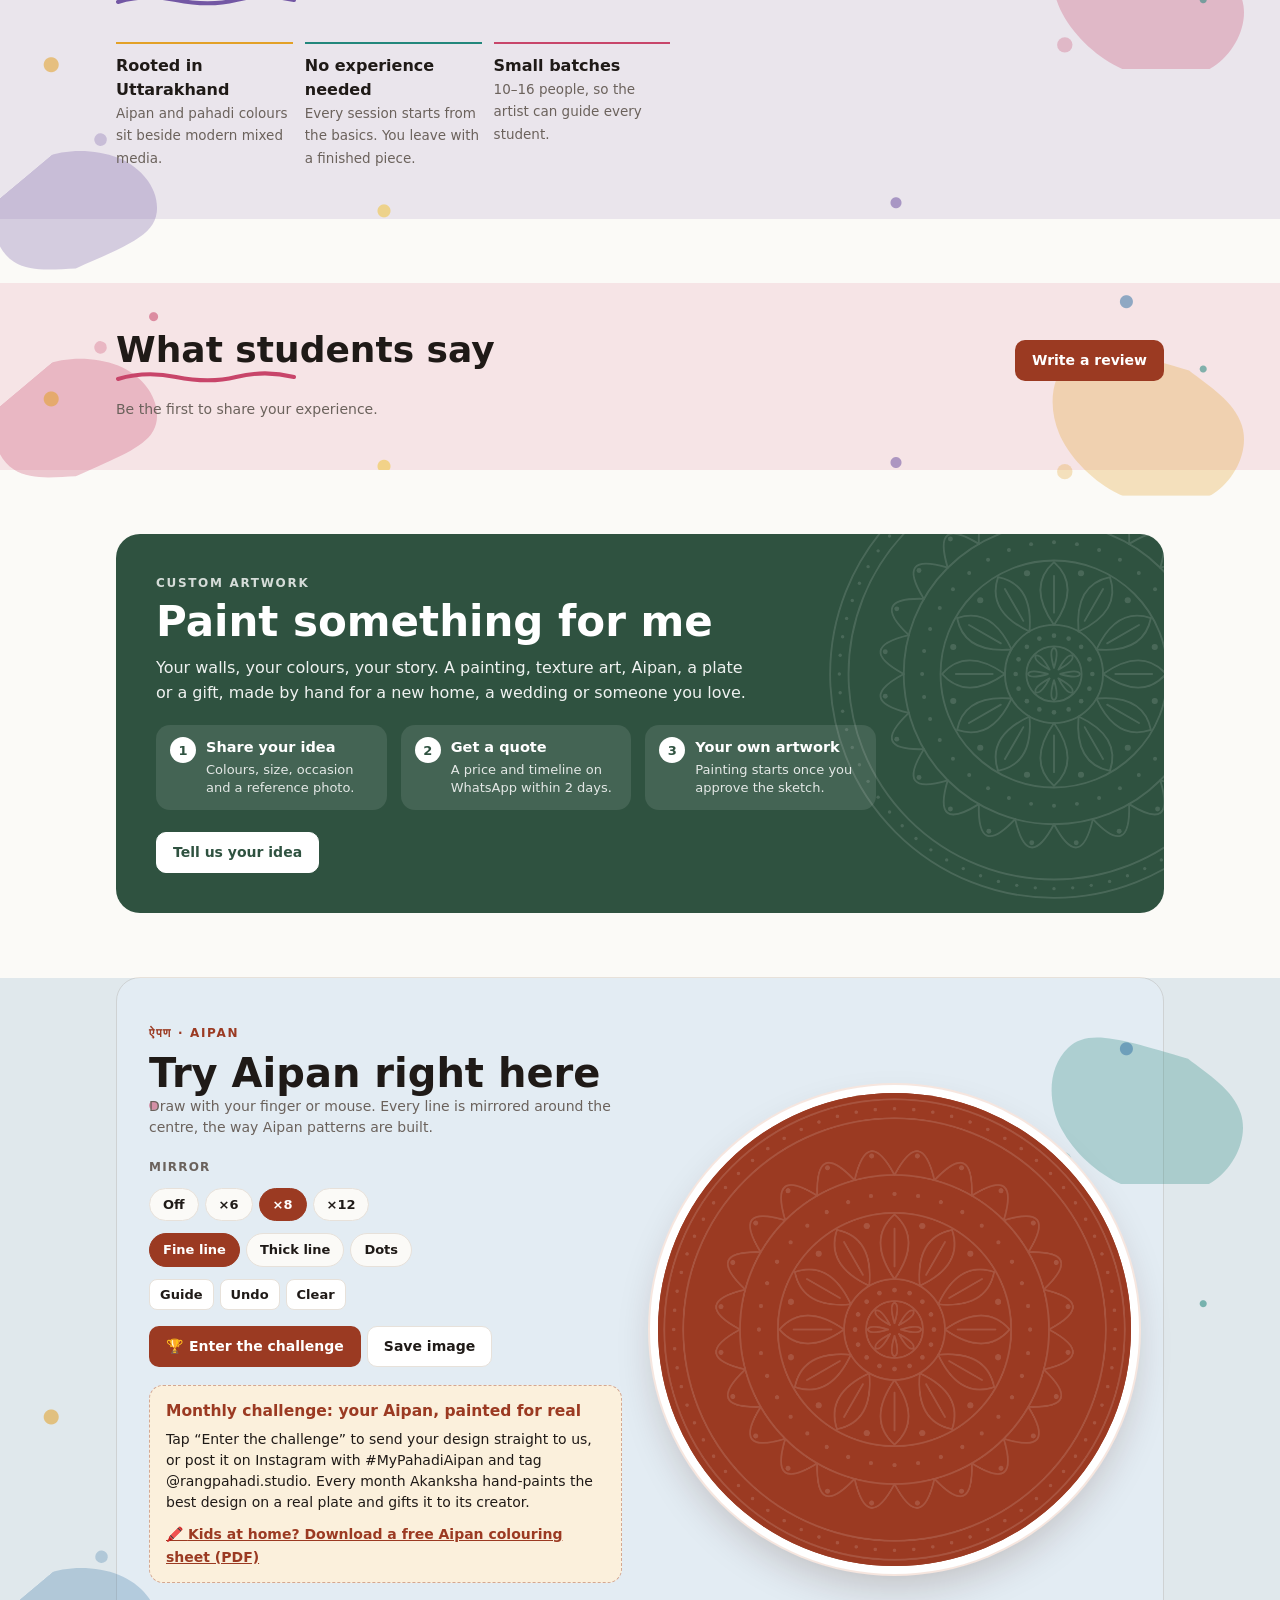
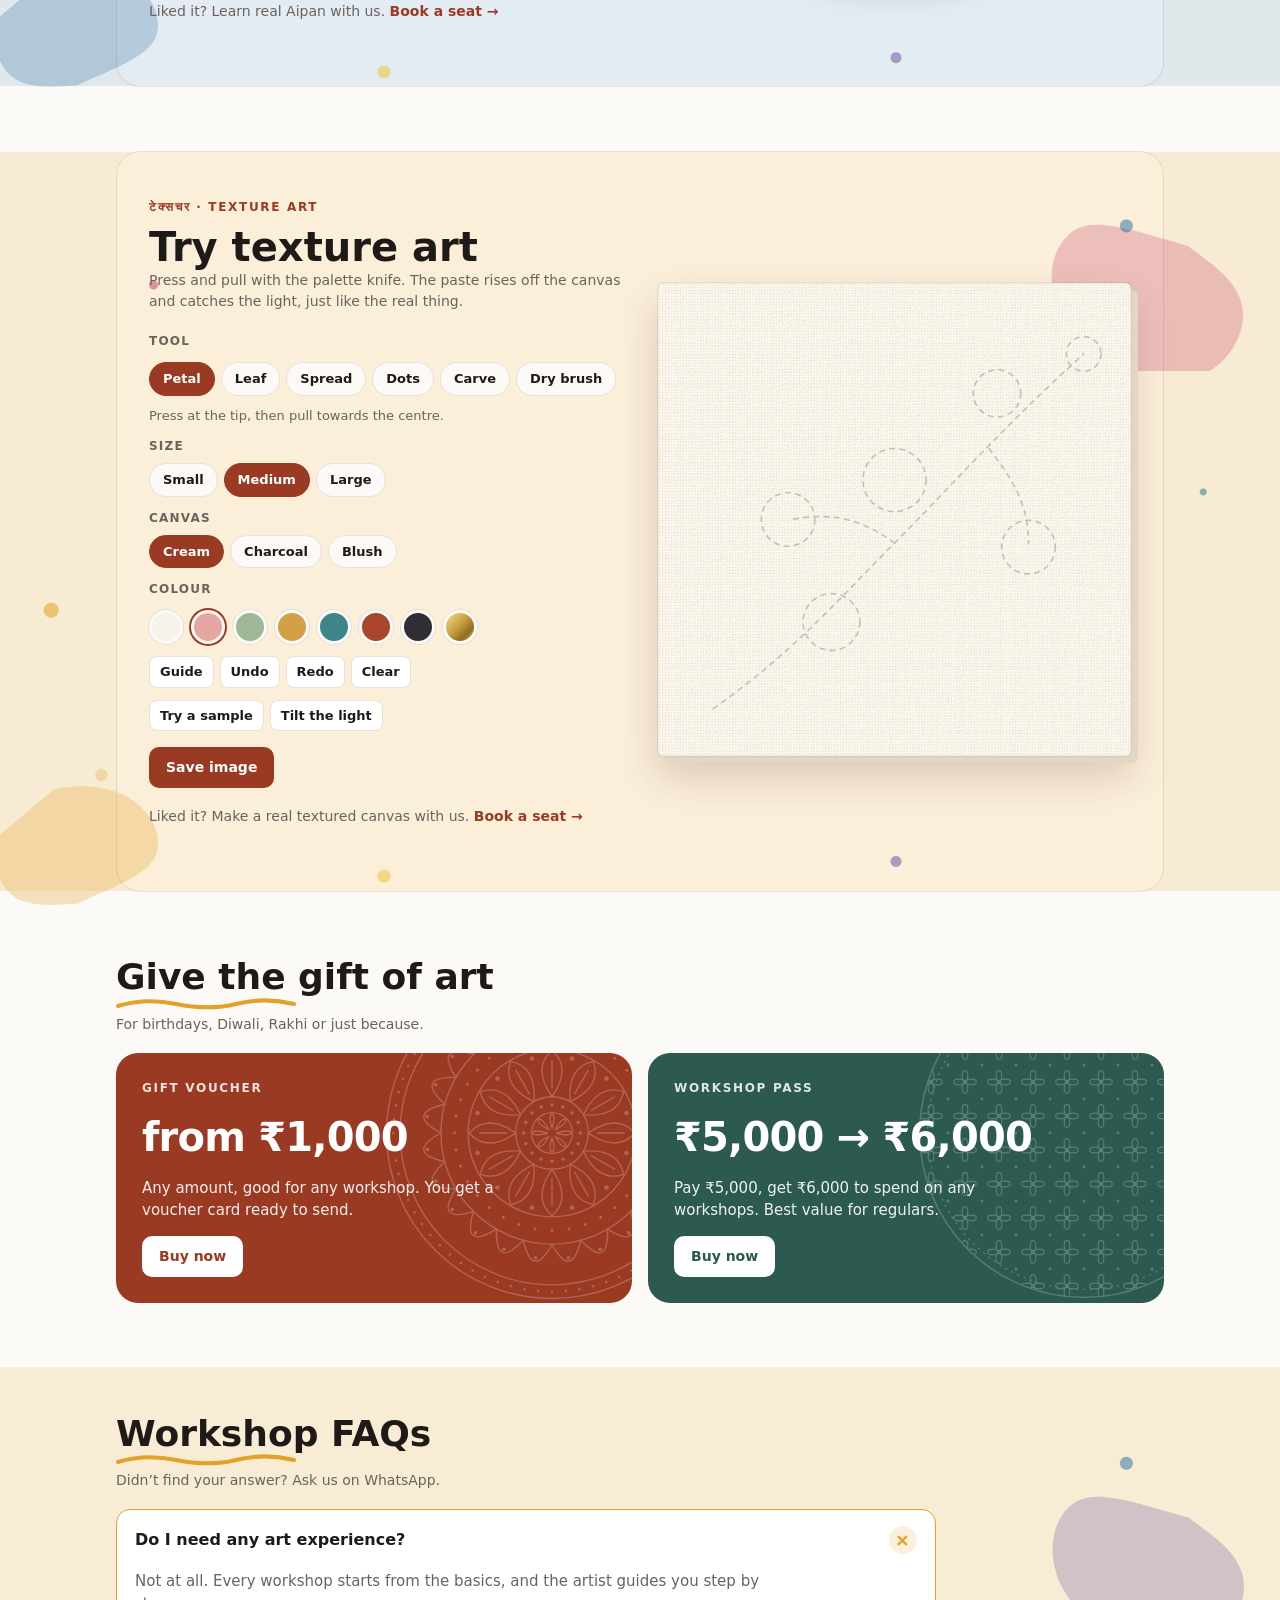
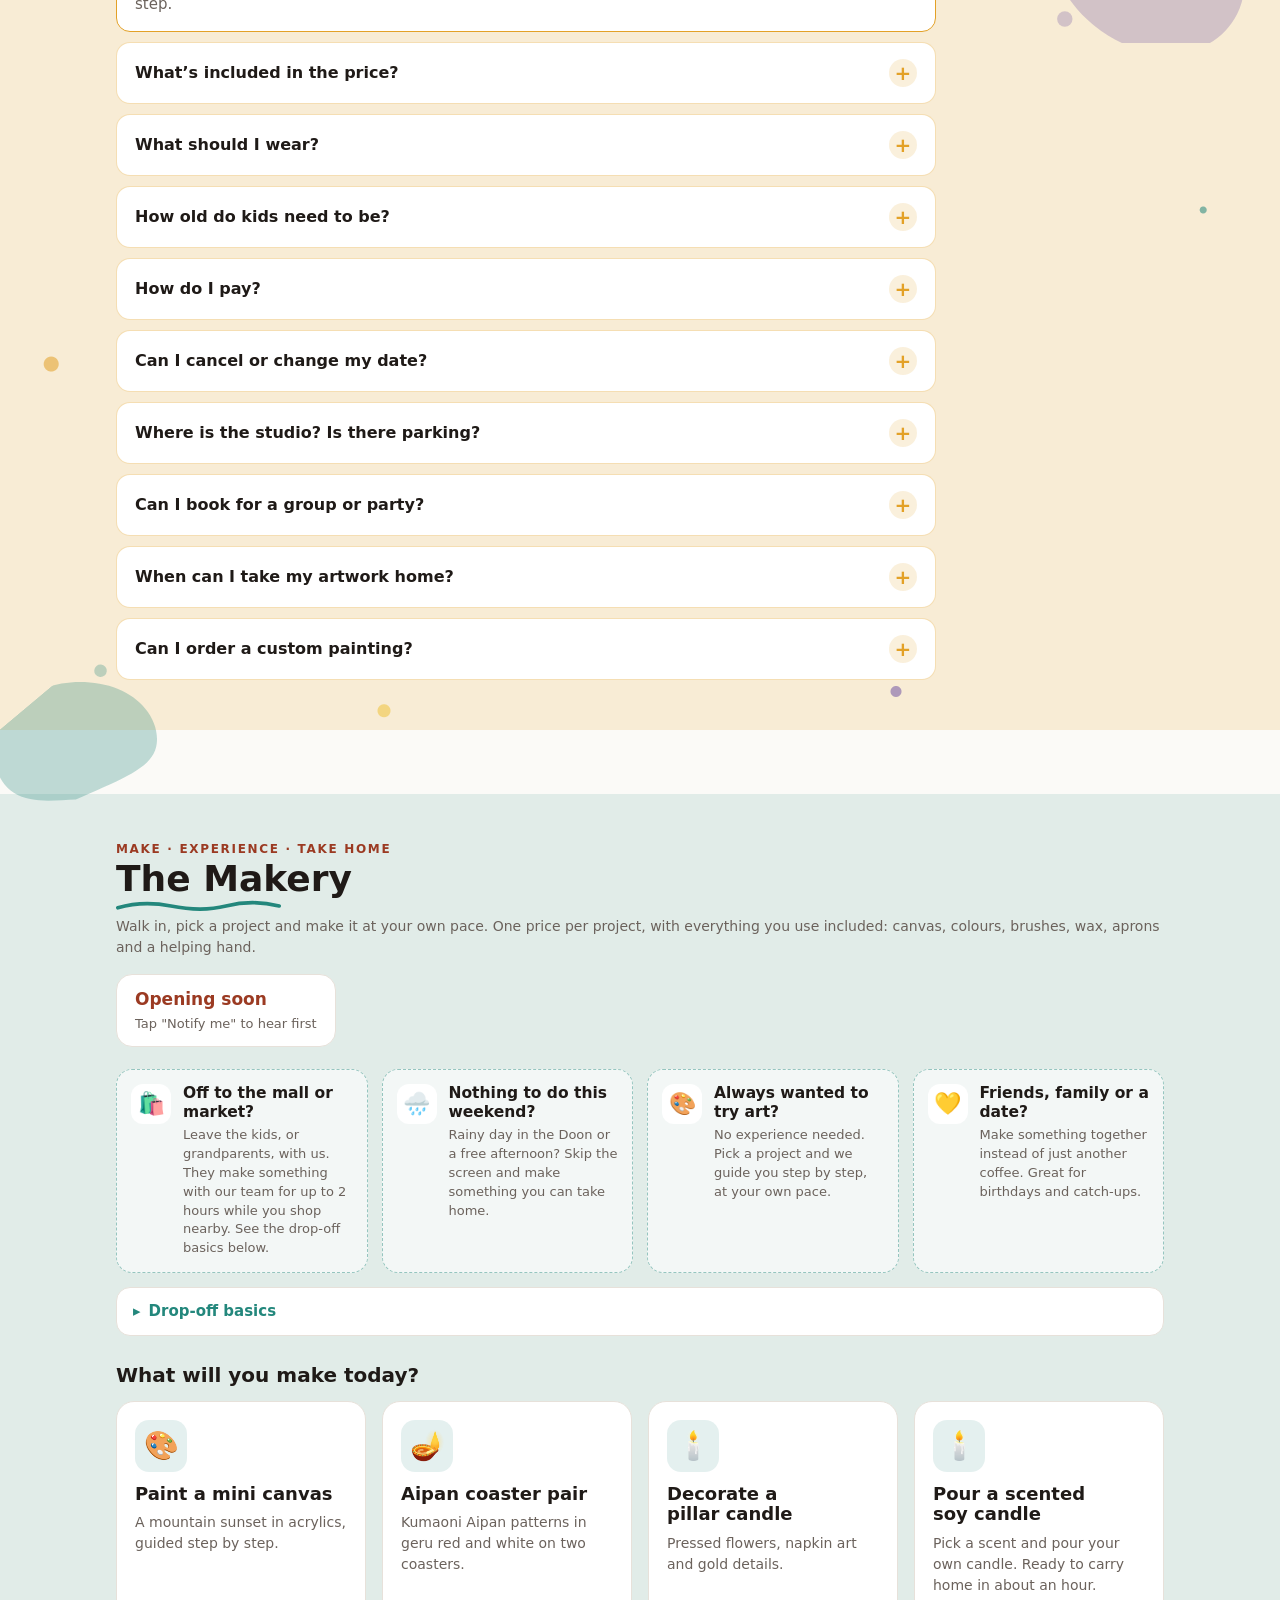
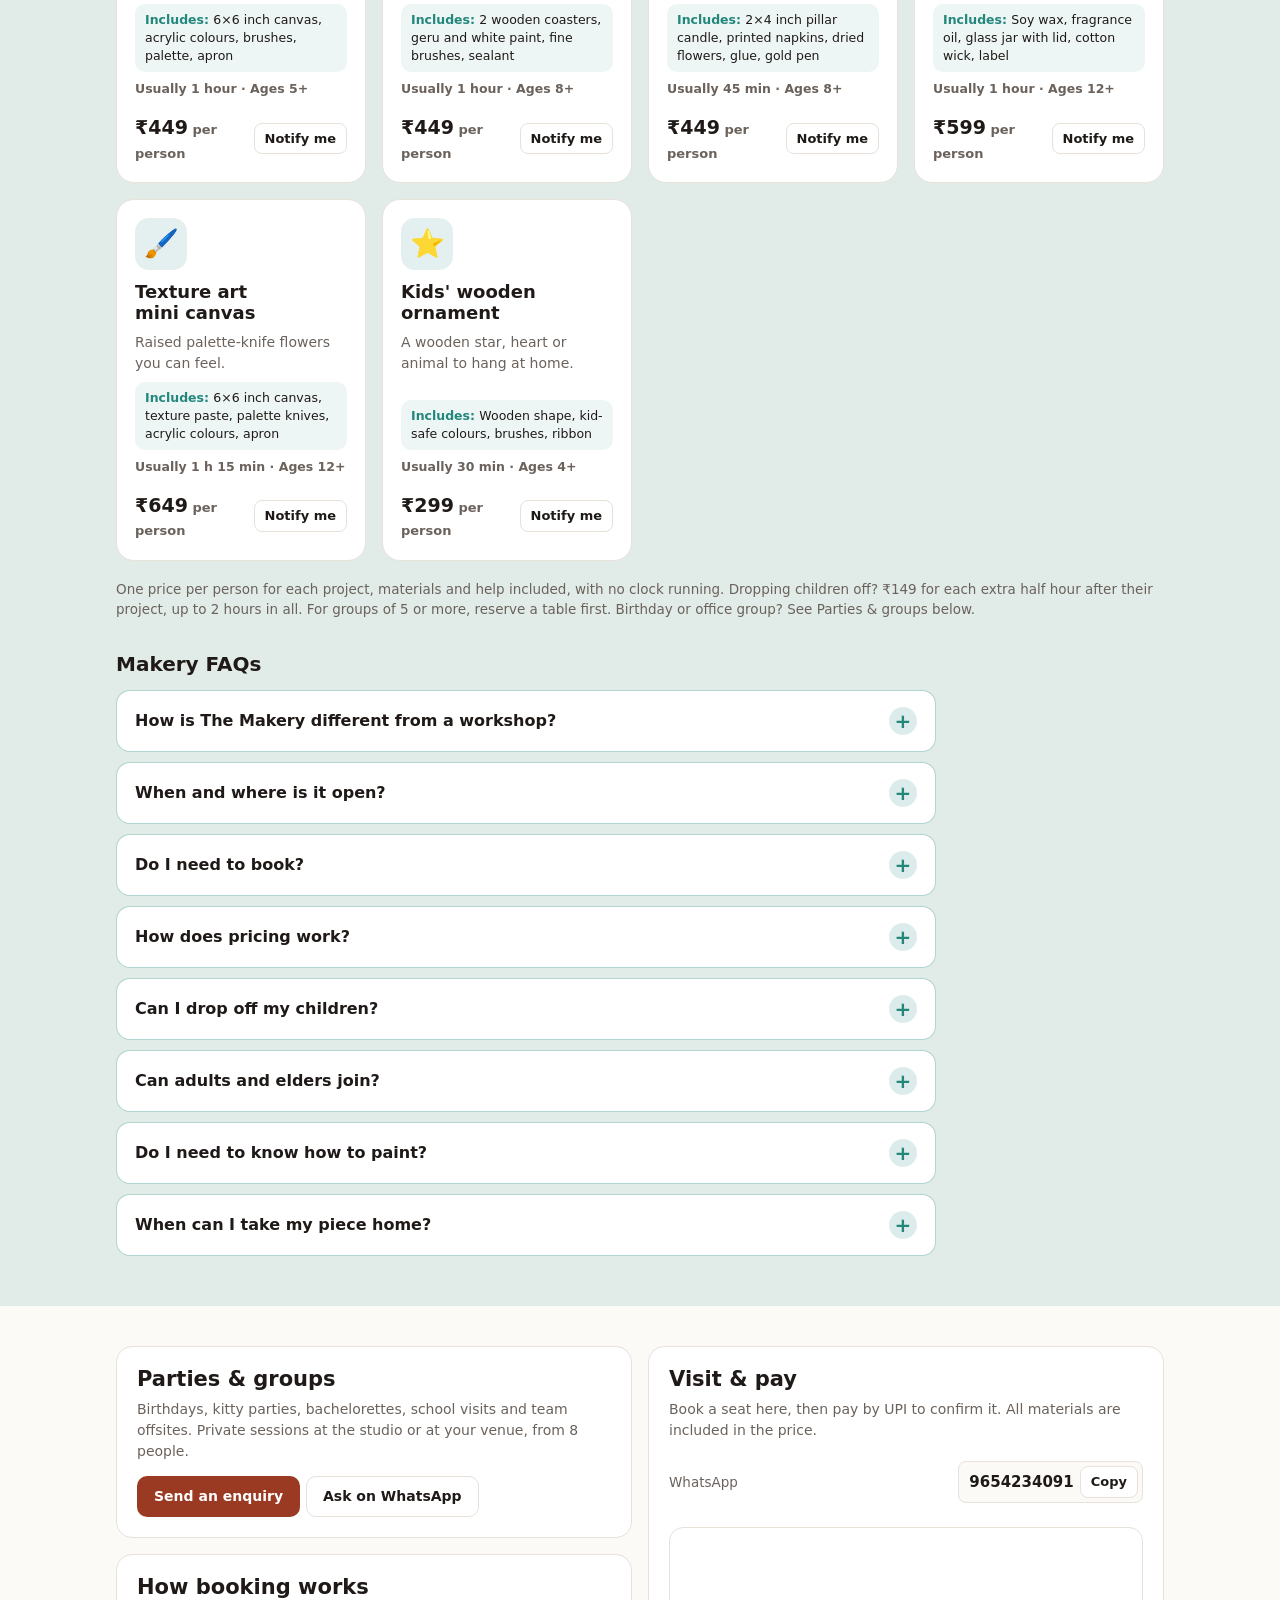
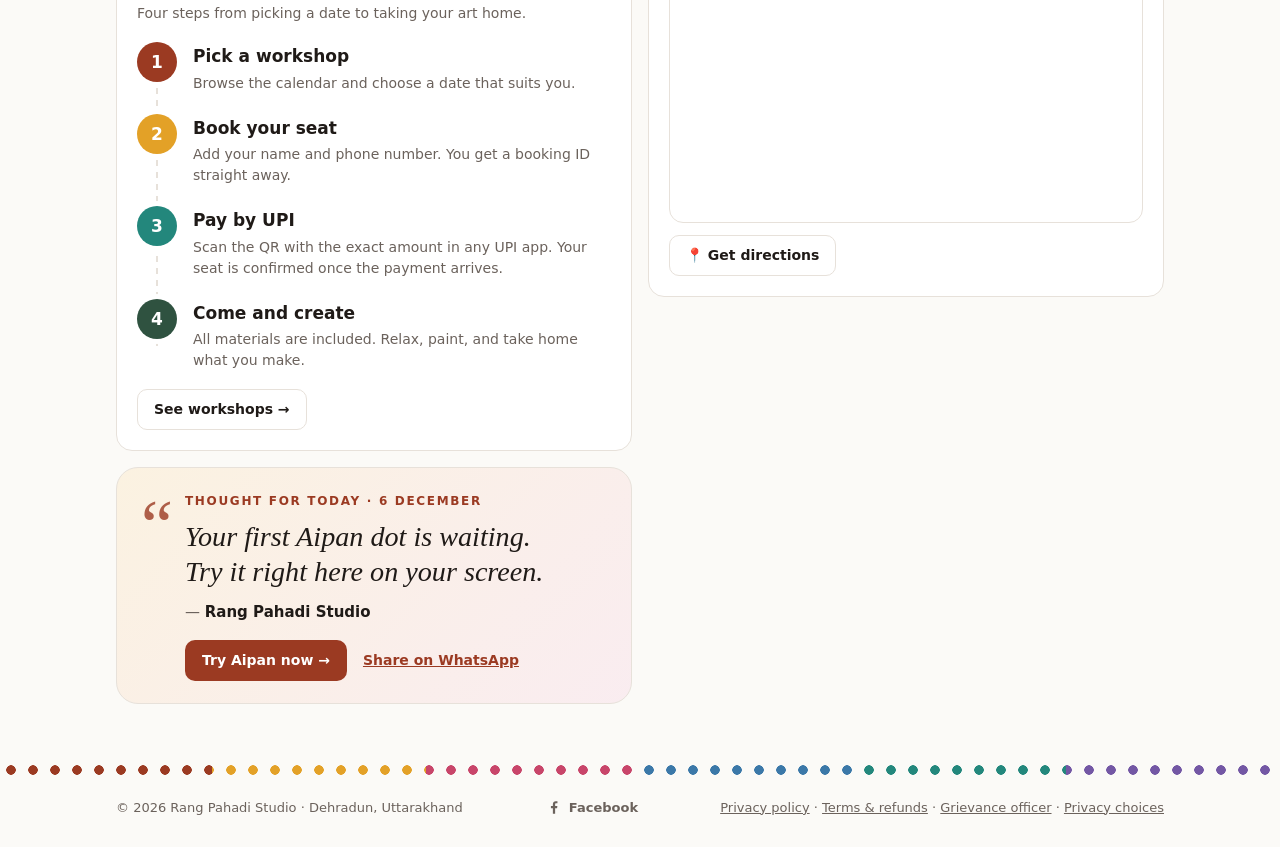
==== commit a484c838: "Legal compliance: privacy policy, terms & refunds, grievance officer, analytics consent, form notice" ====
--- a/index.html
+++ b/index.html
@@ -38,8 +38,7 @@
 <link rel="preconnect" href="https://script.googleusercontent.com" crossorigin>
 <link rel="stylesheet" href="https://fonts.googleapis.com/css2?family=Bricolage+Grotesque:opsz,wght@12..96,500;12..96,700;12..96,800&family=Hanken+Grotesk:wght@400;500;600;700&family=Instrument+Serif:ital@0;1&family=Tiro+Devanagari+Hindi&display=swap">
 <!-- Google Analytics -->
-<script async src="https://www.googletagmanager.com/gtag/js?id=G-6FSL5QQVD8"></script>
-<script>window.dataLayer=window.dataLayer||[];function gtag(){dataLayer.push(arguments);}gtag('js',new Date());gtag('config','G-6FSL5QQVD8');</script>
+<!-- Google Analytics loads from app.js only after the visitor allows it (DPDP Act consent) -->
 <link rel="stylesheet" href="style.css">
 <style>html,body{margin:0}:root{padding-top:env(safe-area-inset-top,0px);padding-bottom:env(safe-area-inset-bottom,0px)}img{max-width:100%}[hidden]{display:none!important}</style>
 </head>
